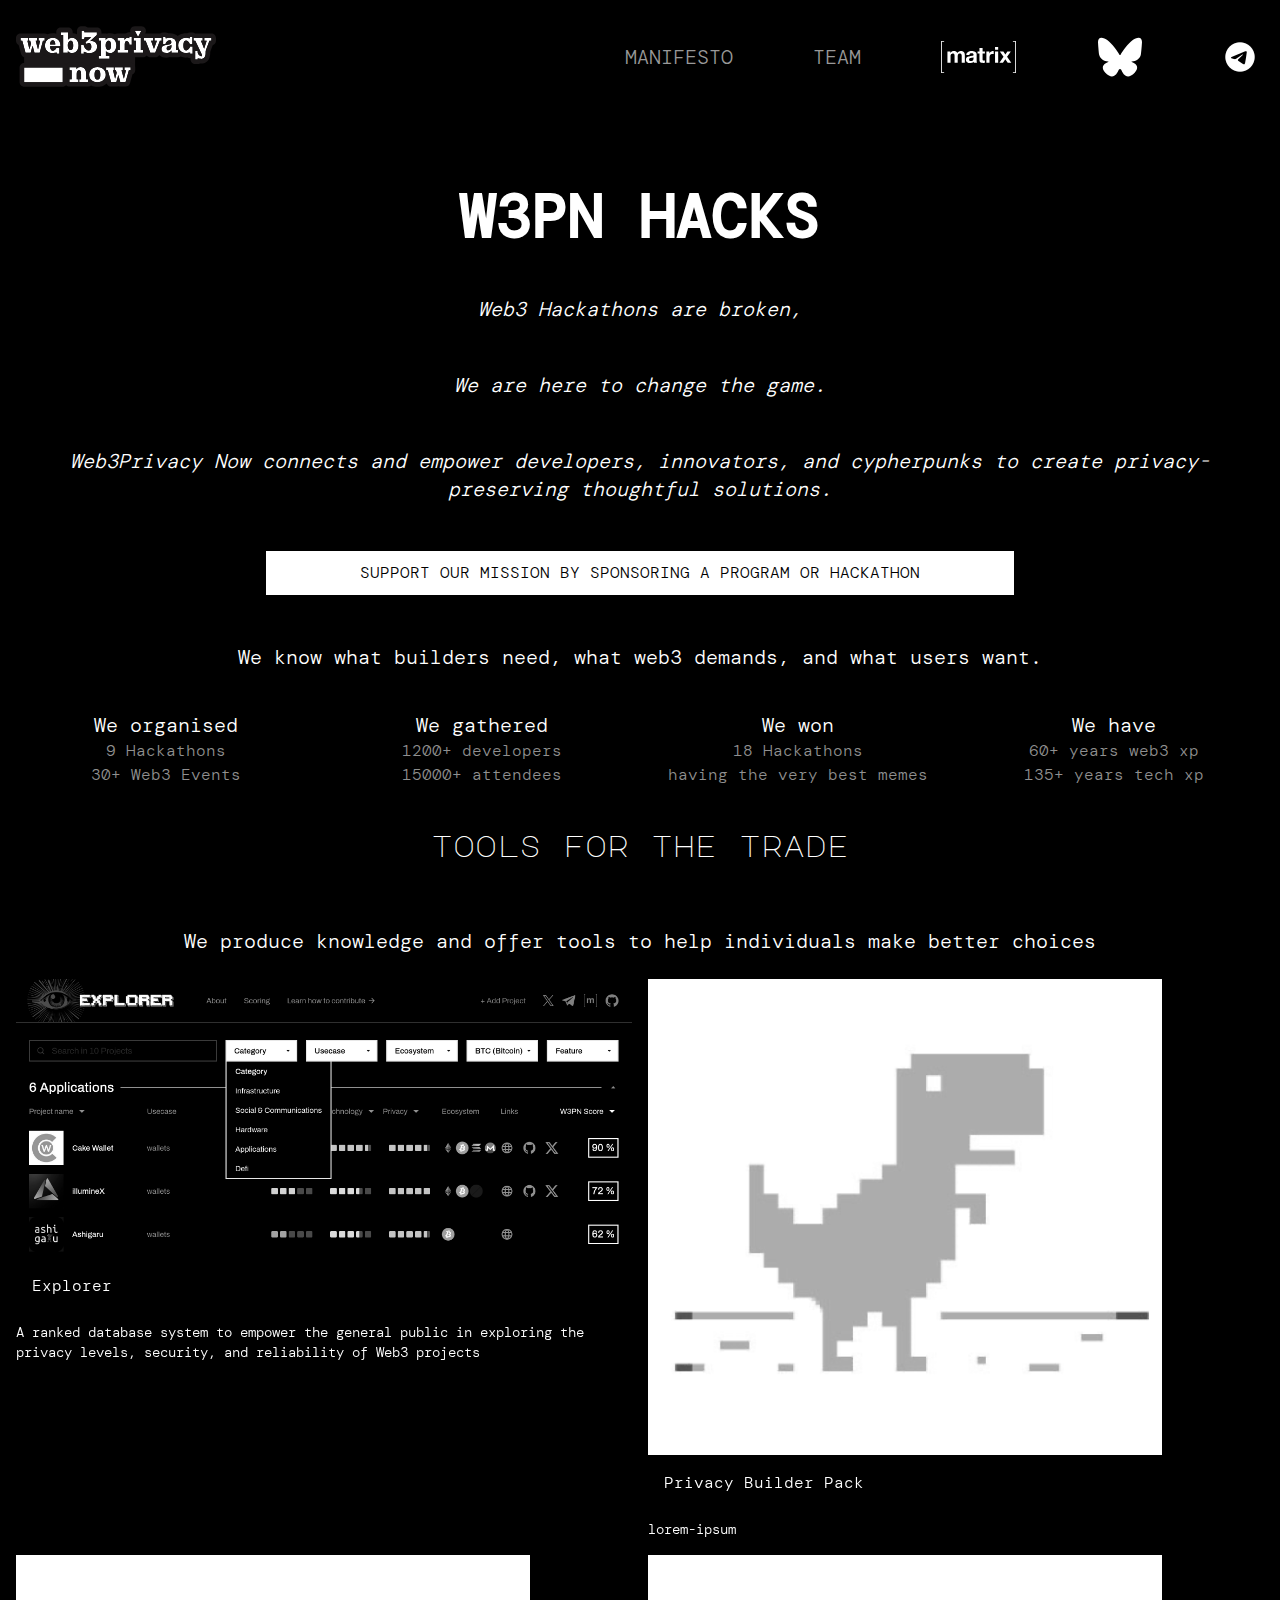
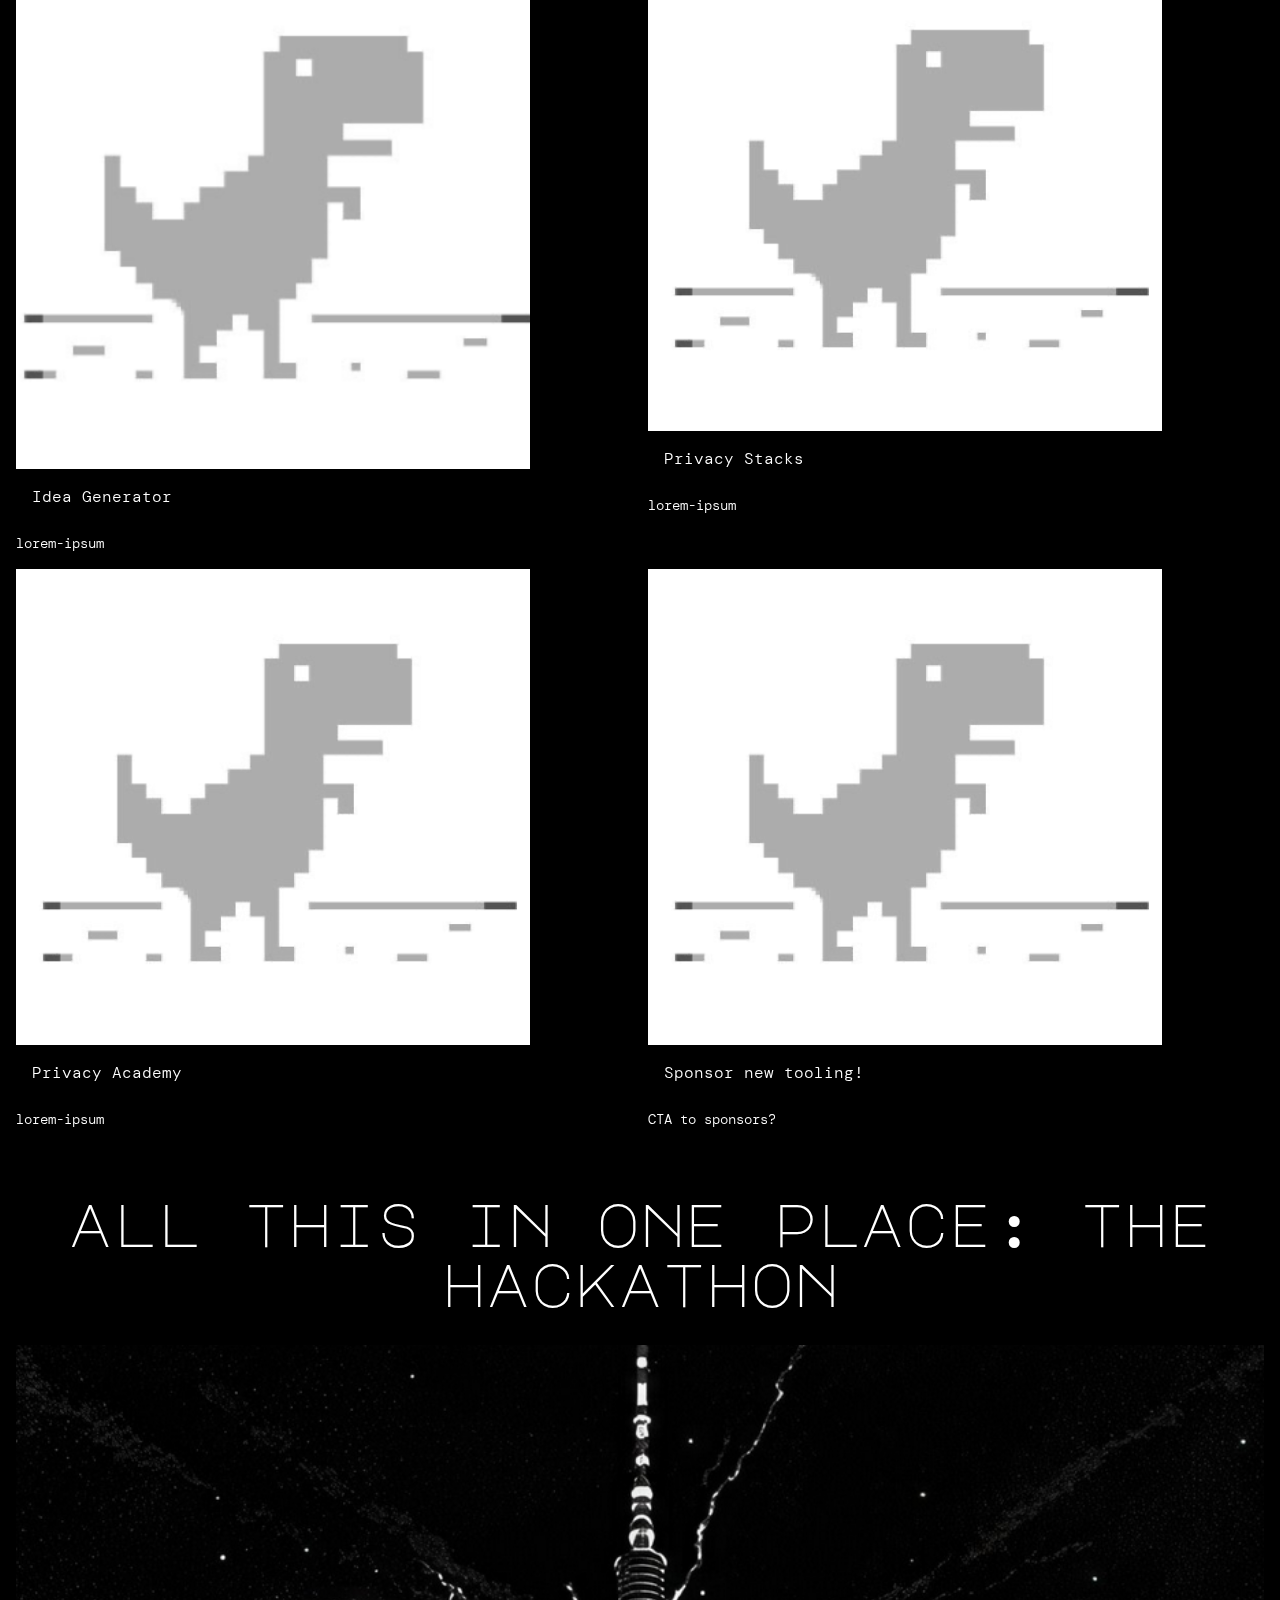
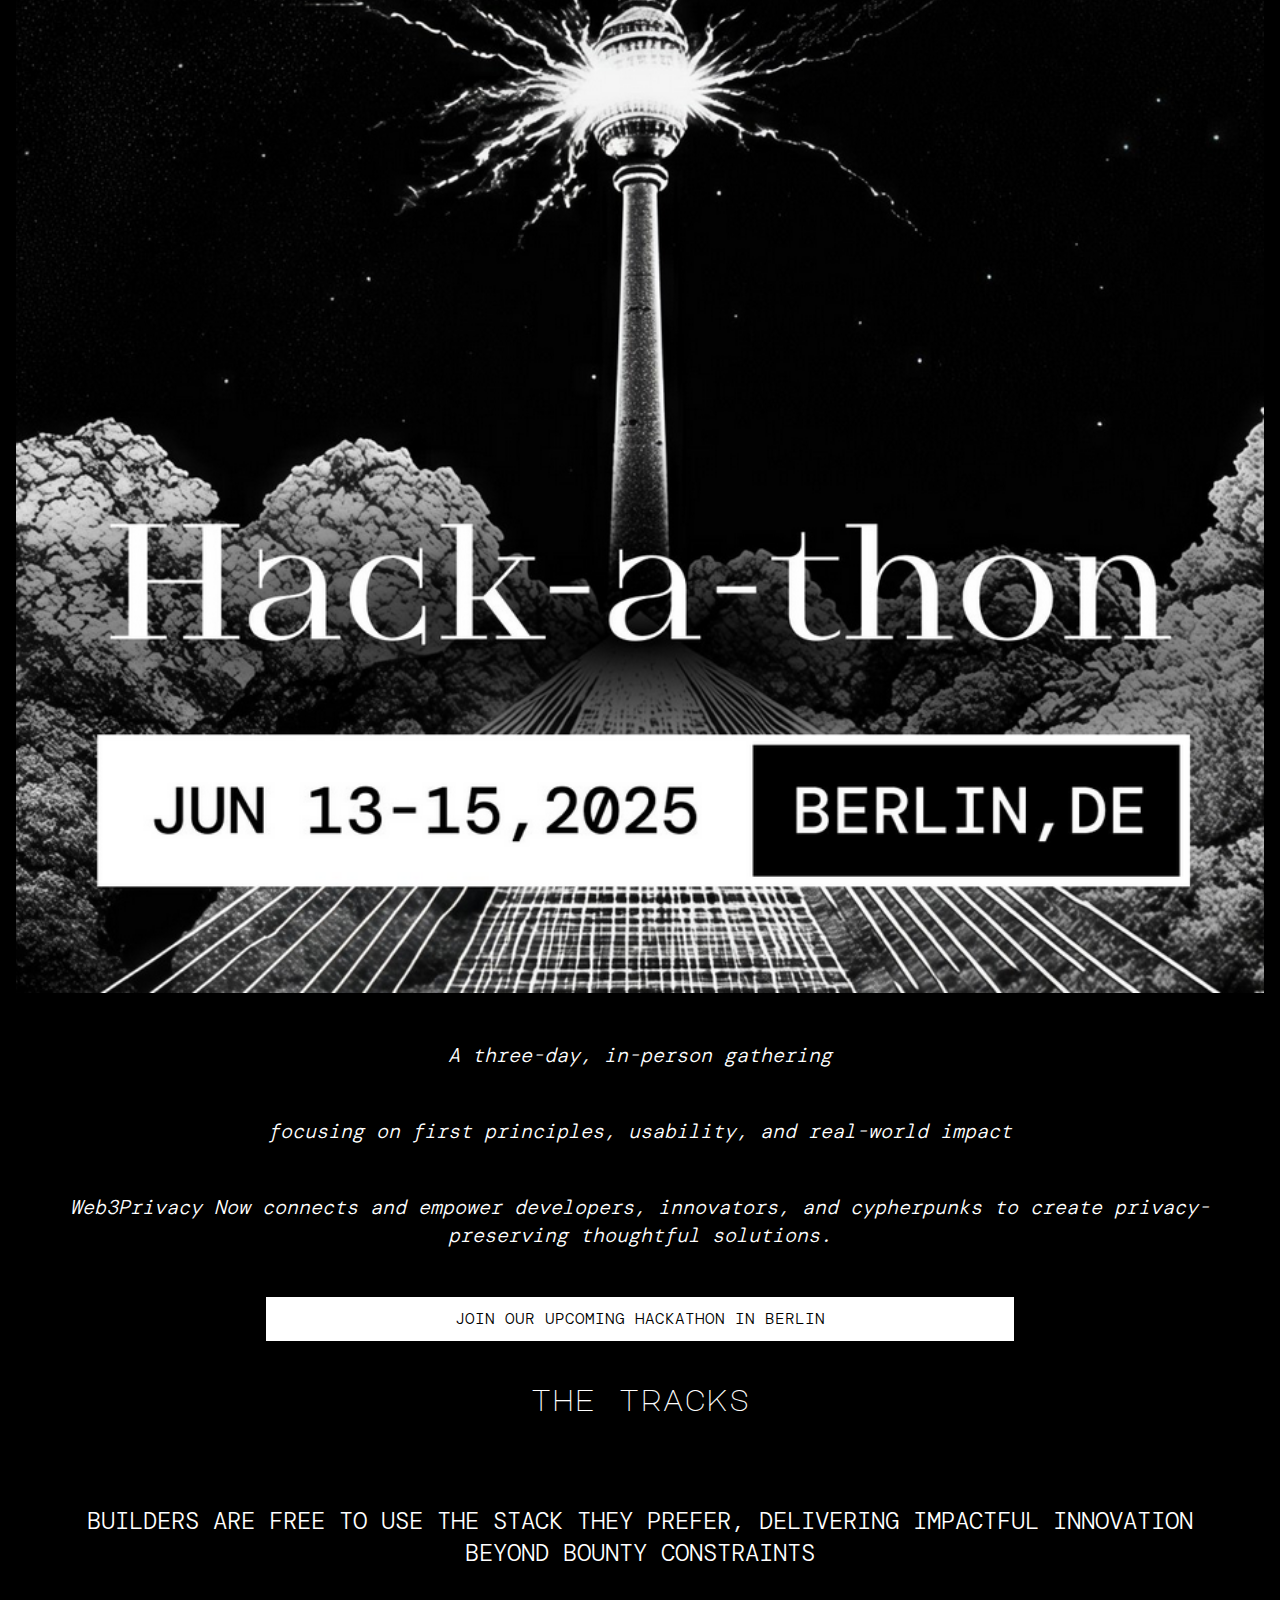
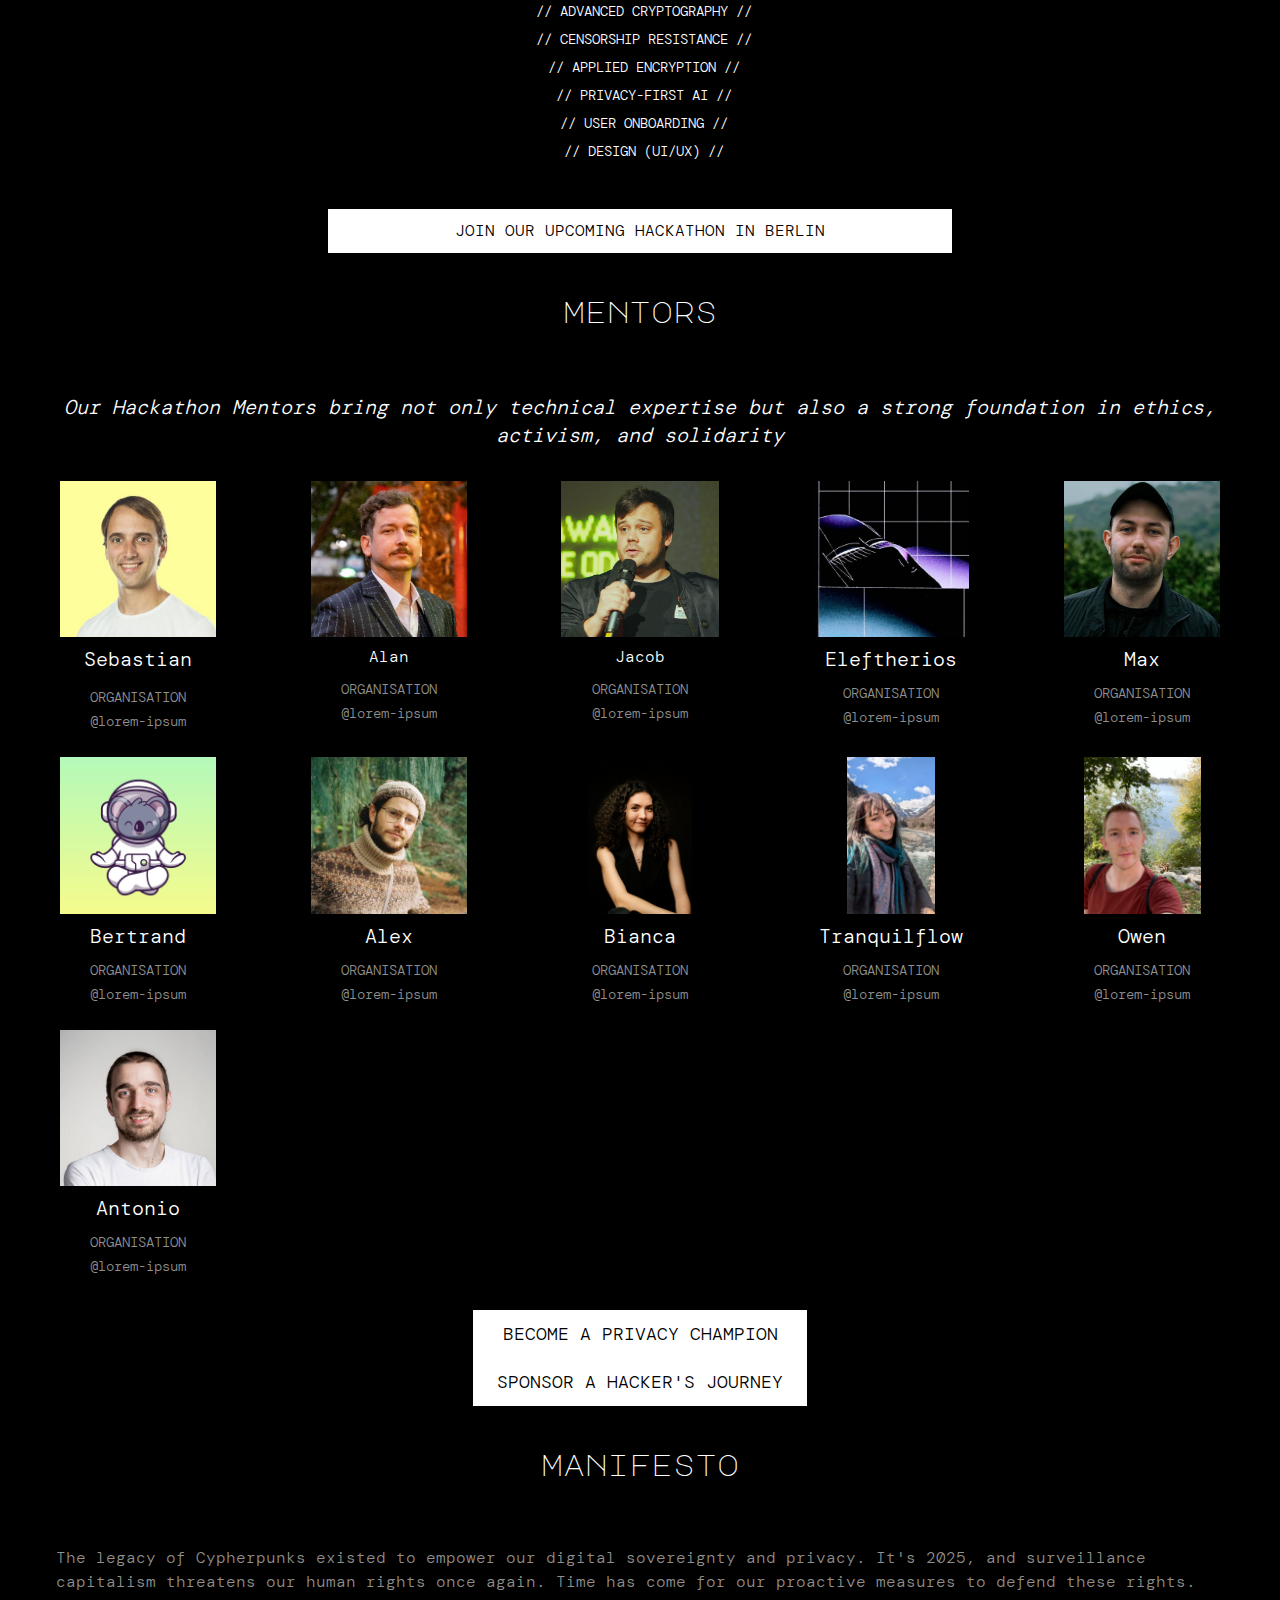
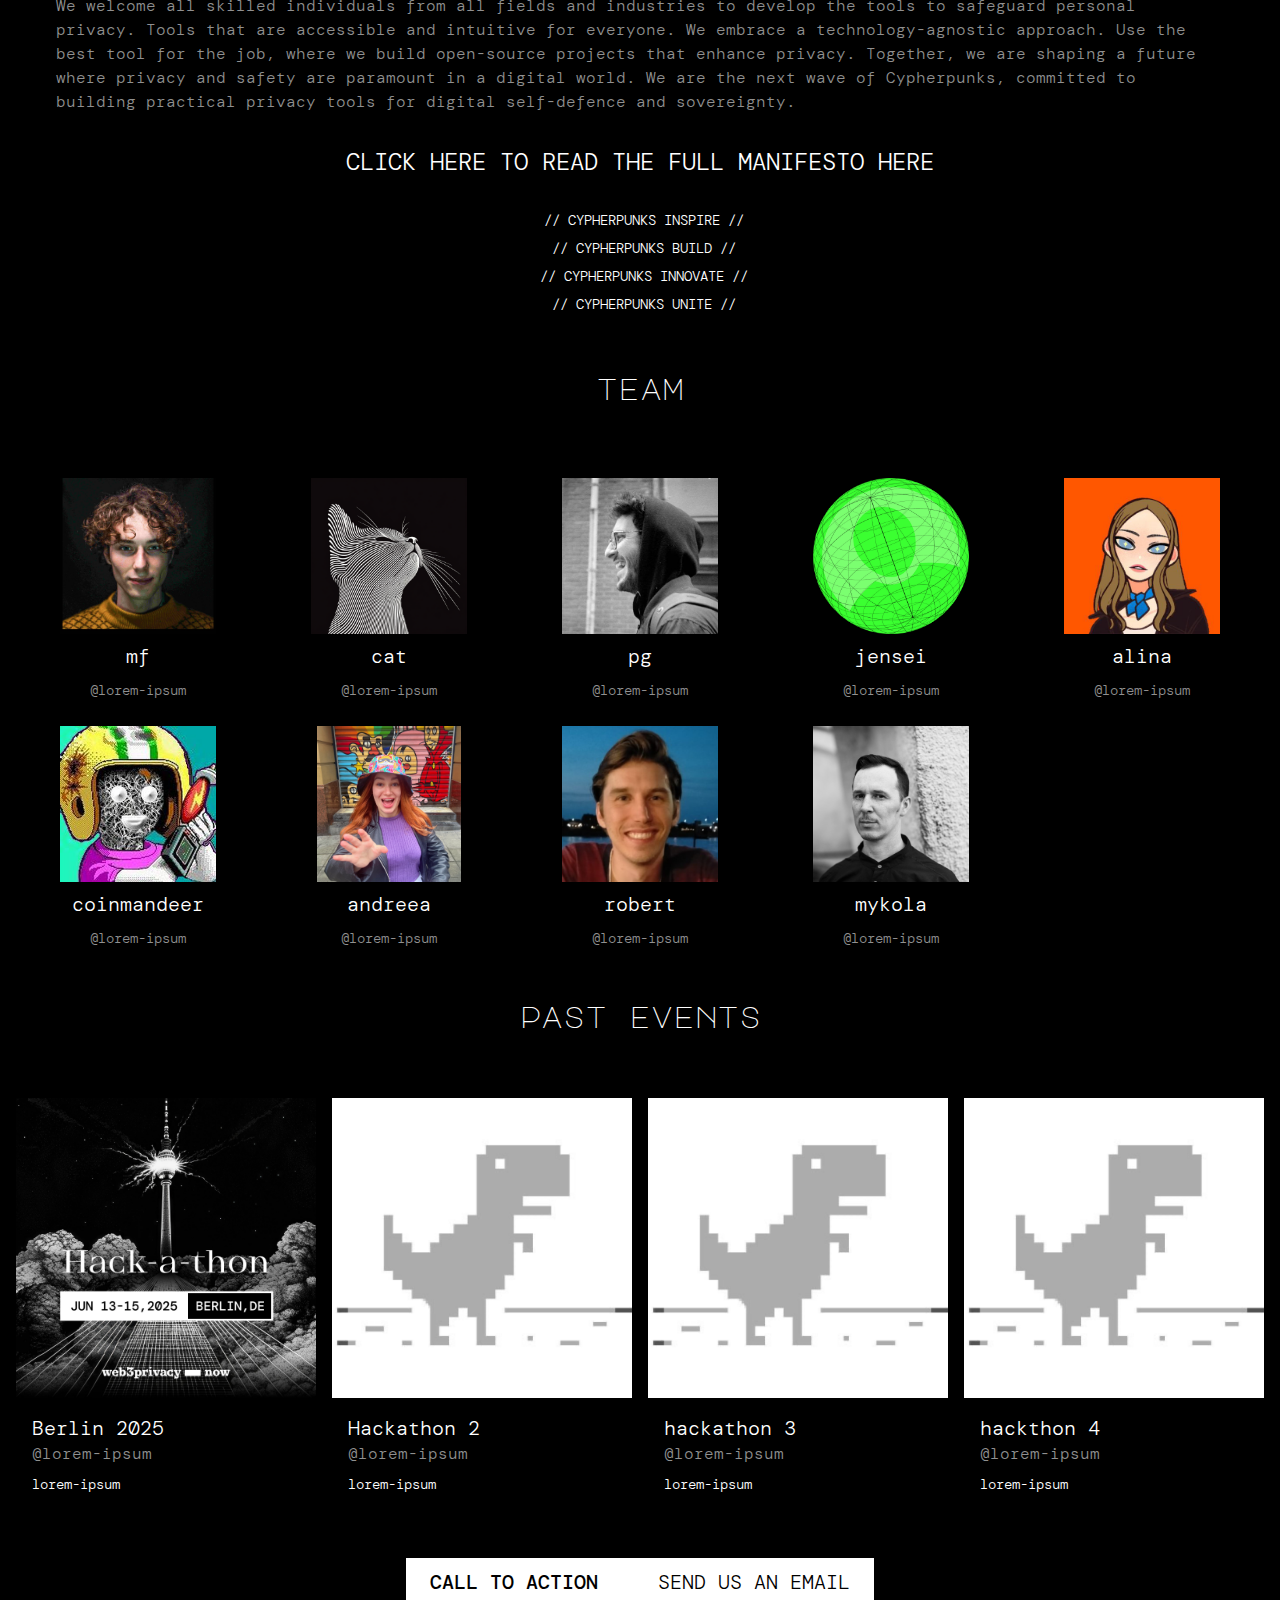
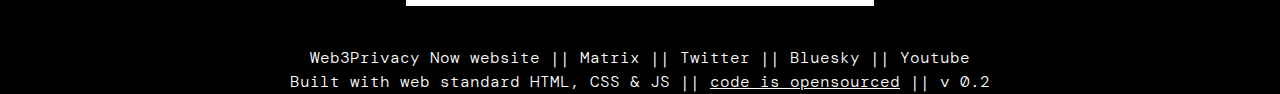
==== index.html @ 31f54000 "Improving CSS and display of items in header of website" ====
<!-- v 0.2 of code for hack_web--> 
<!-- sauce: https://github.com/web3privacy/hack_web -->
<!-- Placeholders (search and replace): lorem-ipsum / lorem-ipsum-name / lorem-ipsum-title / lorem-ipsum-subtitle --> 

<!DOCTYPE html>
<html lang="en">
  <head>
    <meta http-equiv="content-type" content="text/html; charset=UTF-8">
    <link rel="icon" href="./favicon.png">
    <meta name="viewport" content="width=device-width">
    <meta name="theme-color" content="#000000">
    <meta http-equiv="content-security-policy" content="script-src 'self'; form-action 'self';">
    <link href="./w3pevent.css" rel="stylesheet">
    <title>W3PN Hacks // the hacker journey</title>
    <meta name="description" content="Web3Privacy Now supports developers, hackers, cypherpunks and anyone wanting to learn the tools to privacy. Support our mission by sponsoring a program or hackathon.">
    <meta name="twitter:card" content="summary">
    <meta name="twitter:site" content="@web3privacy">
    <meta name="twitter:title" content="Web3Privacy Now // Hack">
    <meta name="twitter:description" content="Web3Privacy Now supports developers, hackers, cypherpunks and anyone wanting to learn the tools to privacy. Support our mission by sponsoring a program or hackathon.">
    <meta name="twitter:image" content="https://hack.web3privacy.info/img/social-media.png">
    <meta name="og:url" content="https://hack.web3privacy.info">
    <meta name="og:title" content="Web3Privacy Now // Hack">
    <meta name="og:description" content="Web3Privacy Now supports developers, hackers, cypherpunks and anyone wanting to learn the tools to privacy. Support our mission by sponsoring a program or hackathon.">
    <meta name="og:image" content="https://hack.web3privacy.info/img/social-media.png">
  </head>
  <body>
    <div style="display: contents">
      <div class="relative w-full min-h-screen text-white">
        <div  id="header" class="fixed w-full h-18 z-40" style="top: 0px;">
          <div class="bg-black pb-0.5 pt-2">
            <div class="middle-pane-big">
              <div class="flex my-1">
                <div class="flex items-center gap-4 grow">
                  <div class="w-32 m-1">
                      <img src="./img/logo.svg" alt="W3PN">
                  </div>
                </div>
                <div class="flex items-center lg:gap-8 xl:gap-14 text-base darker">
                  <div class="lg:block m-1">
                    <a class="text-xl hover:underline" href="#manifesto">MANIFESTO</a>
                  </div>
                  <div class="lg:block m-1">
                    <a class="text-xl hover:underline" href="#team">TEAM</a>
                  </div>
                  <div class="lg:block m-1 hidden">
                    <a class="hover:underline external" href="https://matrix.to/#/#web3privacy:gwei.cz">
                      <img class="inline" src="./img/matrix.svg" alt="matrix"></a>
                  </div>
                  <div class="lg:block m-1 hidden">
                    <a class="hover:underline external" href="https://bsky.app/profile/web3privacy.info">
                      <img class="inline" src="./img/bluesky.svg" alt="bluesky"></a>
                  </div>
                  <div class="lg:block m-1 hidden">
                    <a class="hover:underline external" href="https://t.me/+DMkrxGNeJzYyYzM0">
                      <img class="inline" src="./img/telegram.png" alt="telegram"></a>
                    </div>
                  </div>
                </div>
              </div>
            </div>
       </div>
        <div id="intro" class="bg-black text-center text-white px-4">
          <div class="w-full h-full items-center text-center mx-auto">
              <div class="text-4xl md:text-6xl font-bold mb-4 md:mb-8" style="margin-top: 15%">W3PN HACKS</div>
              <div class="mt-12 text-xl mx-4"><p class="italic">Web3 Hackathons are broken,</p></div>
              <div class="mt-12 text-xl mx-4"><p class="italic">We are here to change the game.</p></div>
              <div class="mt-12 text-xl mx-4"><p class="italic">Web3Privacy Now connects and empower developers, innovators, and cypherpunks to create privacy-preserving thoughtful solutions.</p></div>
              <div class="mt-12 bg-white text-black uppercase" style="margin-left: 20%;margin-right: 20%;">
                  <div class="px-6 py-2.5">
                    <span><a href="https://docs.web3privacy.info/get-involved/index">Support our mission by sponsoring a program or hackathon</a></span>
                 </div>
              </div>
            </div>
          </div>
        <div id="about" class="bg-black text-center text-white px-4">
          <div class="mt-12 mb-4 text-xl mx-4"><p>We know what builders need, what web3 demands, and what users want.</p></div>
          <br>
           <div class="grid gap-4 grid-cols-2 md:grid-cols-4 lg:grid-cols-4">
            <div class="mx-auto">
              <p class="text-xl">We organised</p>
              <div class="text-mild">
                <p>9 Hackathons</p>
                <p>30+ Web3 Events</p>
              </div>
            </div>
            <div class="mx-auto">
              <p class="text-xl">We gathered</p>
              <div class="text-mild">
                <p>1200+ developers</p>
                <p>15000+ attendees</p>
              </div>
            </div>
              <div class="mx-auto">
              <p class="text-xl">We won</p>
              <div class="text-mild">
                <p>18 Hackathons</p>
                <p>having the very best memes</p>
              </div>
            </div>
              <div class="mx-auto">
              <p class="text-xl">We have</p>
              <div class="text-mild">
                <p>60+ years web3 xp</p>
                <p>135+ years tech xp</p>
              </div>
            </div>
           </div>
        </div>
        <div id="tools" class="bg-black text-white px-4">
            <div class="section-header">Tools for the Trade</div>
              <div class="mt-12 text-xl mx-4 text-center"><p>We produce knowledge and offer tools to help individuals make better choices</p></div>
              <br>
              <div class="grid gap-4 grid-cols-2 md:grid-cols-2 lg:grid-cols-2">
                 <div class="hover:bg-white hover:text-black person-item border border-white/30"><a href="https://explorer.web3privacy.info">
                    <div><img src="./img/tool-explorer.png" alt="tool" class="object-cover"></div>
                      <div class="pb-4 px-4 mt-4 speaker-name">Explorer</div>
                      <div class="mt-2 text-sm markdown-basic"><p>A ranked database system to empower the general public in exploring the privacy levels, security, and reliability of Web3 projects</p></div>
                   </a></div>
                <div class="hover:bg-white hover:text-black person-item border border-white/30">
                  <div><img src="./img/lorem-ipsum.png" alt="tool" class="object-cover"></div>
                    <div class="pb-4 px-4 mt-4 speaker-name">Privacy Builder Pack</div>
                      <div class="mt-2 text-sm markdown-basic"><p>lorem-ipsum</p></div>
                    </div>
                <div class="hover:bg-white hover:text-black person-item border border-white/30">
                  <div><img src="./img/lorem-ipsum.png" alt="tool" class="aspect-square object-cover"></div>
                    <div class="pb-4 px-4 mt-4 speaker-name">Idea Generator</div>
                      <div class="mt-2 text-sm markdown-basic"><p>lorem-ipsum</p></div>
                    </div>
                <div class="hover:bg-white hover:text-black person-item border border-white/30">
                  <div><img src="./img/lorem-ipsum.png" alt="tool" class="object-cover"></div>
                    <div class="pb-4 px-4 mt-4 speaker-name">Privacy Stacks</div>
                      <div class="mt-2 text-sm markdown-basic"><p>lorem-ipsum</p></div>
                    </div>
                <div class="hover:bg-white hover:text-black person-item border border-white/30">
                  <div><img src="./img/lorem-ipsum.png" alt="tool" class="object-cover"></div>
                    <div class="pb-4 px-4 mt-4 speaker-name">Privacy Academy</div>
                      <div class="mt-2 text-sm markdown-basic"><p>lorem-ipsum</p></div>
                    </div>
                <div class="hover:bg-white hover:text-black person-item border border-white/30">
                  <div><img src="./img/lorem-ipsum.png" alt="tool" class="object-cover"></div>
                    <div class="pb-4 px-4 mt-4 speaker-name">Sponsor new tooling!</div>
                      <div class="mt-2 text-sm markdown-basic"><p>CTA to sponsors?</p></div>
                    </div>
                  </div>
                </div>
        <div id="hackathon" class="bg-black text-center text-white px-4">
              <div class="mt-16 text-4xl md:text-6xl font-bold mb-4 md:mb-8 font-mono2 font-thin lowercase">All this in one place: The Hackathon</div>
              <img src="./img/hackathon-cropped.png" class="aspect-square object-cover h-full" alt="hackathon-image"> 
              <div class="mt-12 text-xl mx-4"><p class="italic">A three-day, in-person gathering</p></div>
              <div class="mt-12 text-xl mx-4"><p class="italic">focusing on first principles, usability, and real-world impact</p></div>
              <div class="mt-12 text-xl mx-4"><p class="italic">Web3Privacy Now connects and empower developers, innovators, and cypherpunks to create privacy-preserving thoughtful solutions.</p></div>
              <div class="mt-12 bg-white text-black uppercase" style="margin-left: 20%;margin-right: 20%;">
                  <div class="px-6 py-2.5">
                    <span><a href="https://hackathon.web3privacy.info">Join our upcoming Hackathon in Berlin</a></span>
                 </div>
              </div>
            </div>
        <div id="tracks" class="bg-black text-center text-white px-4">
            <div class="section-header">The Tracks</div>
              <br>
                <div class="text-center px-10 text-white hover:bg-white hover:text-black">
                    <div class="text-2xl uppercase ticket-title"><p>Builders are free to use the stack they prefer, delivering impactful innovation beyond bounty constraints</p>
                    <ul class="mt-8 mb-8 px-6">
                      <li class="mb-2 pl-2 text-sm">// ADVANCED CRYPTOGRAPHY //</li>
                      <li class="mb-2 pl-2 text-sm">// CENSORSHIP RESISTANCE //</li>
                      <li class="mb-2 pl-2 text-sm">// APPLIED ENCRYPTION //</li>
                      <li class="mb-2 pl-2 text-sm">// PRIVACY-FIRST AI //</li>
                      <li class="mb-2 pl-2 text-sm">// USER ONBOARDING //</li>
                      <li class="mb-2 pl-2 text-sm">// DESIGN (UI/UX) //</li>
                      <li class="mb-2 pl-2 text-sm"> </li>
                    </ul>
                  </div>
                </div>  
              <div class="mt-12 bg-white text-black text-center uppercase" style="margin-left: 25%;margin-right: 25%;">
                  <div class="px-6 py-2.5">
                    <span><a href="https://hackathon.web3privacy.info">Join our upcoming Hackathon in Berlin</a></span>
                   </div>
                </div>
              </div>
          <div id="mentors" class="bg-black text-white px-4">
             <div class="section-header">Mentors</div>
             <div class="mt-12 text-xl mx-4 text-center"><p class="italic">Our Hackathon Mentors bring not only technical expertise but also a strong foundation in ethics, activism, and solidarity</p></div>
              <br>
              <div class="grid grid-cols-5 md:grid-cols-5 lg:grid-cols-5 xl:grid-cols-5 gap-2 mb-6">
                <div class="partner-item text-center items-center p-2">
                  <div><img src="./img/sebastian.jpg" class="partner-img aspect-[16/11] w-full h-full object-contain p-0" alt="mentor"></div>
                  <div class="p-2 partner-text"><a href="https://lorem-ipsum" class="text-xl"><p>Sebastian</p></div>
                  <div><a href="https://lorem-ipsum" class="text-sm text-mild">ORGANISATION</a></div>
                  <div><a href="https://twitter.com/@lorem-ipsum" class="text-sm text-mild">@lorem-ipsum</a></div>
                  </div>
                <div class="partner-item text-center items-center p-2">
                  <div><img src="./img/alan.jpg" class="partner-img aspect-[16/11] w-full h-full object-contain p-0" alt="mentor"></div>
                  <div class="p-2 partner-text class="text-xl"><p>Alan</p></div>
                  <div><a href="https://lorem-ipsum" class="text-sm text-mild">ORGANISATION</a></div>
                  <div><a href="https://twitter.com/@lorem-ipsum" class="text-sm text-mild">@lorem-ipsum</a></div>
                  </div>
                <div class="partner-item text-center items-center p-2">
                  <div><img src="./img/jacob.jpg" class="partner-img aspect-[16/11] w-full h-full object-contain p-0" alt="mentor"></div>
                  <div class="p-2 partner-text"><p>Jacob</p></div>
                  <div><a href="https://lorem-ipsum" class="text-sm text-mild">ORGANISATION</a></div>
                  <div><a href="https://twitter.com/@lorem-ipsum" class="text-sm text-mild">@lorem-ipsum</a></div>
                  </div>
                <div class="partner-item text-center items-center p-2">
                  <div><img src="./img/lftherios.png" class="partner-img aspect-[16/11] w-full h-full object-contain p-0" alt="mentor"></div>
                  <div class="p-2 partner-text text-xl"><p>Eleftherios</p></div>
                  <div><a href="https://lorem-ipsum" class="text-sm text-mild">ORGANISATION</a></div>
                  <div><a href="https://twitter.com/@lorem-ipsum" class="text-sm text-mild">@lorem-ipsum</a></div>
                  </div>
                <div class="partner-item text-center items-center p-2">
                  <div><img src="./img/max.jpg" class="partner-img aspect-[16/11] w-full h-full object-contain p-0" alt="mentor"></div>
                  <div class="p-2 partner-text text-xl"><p>Max</p></div>
                  <div><a href="https://lorem-ipsum" class="text-sm text-mild">ORGANISATION</a></div>
                  <div><a href="https://twitter.com/@lorem-ipsum" class="text-sm text-mild">@lorem-ipsum</a></div>
                  </div>
                <div class="partner-item text-center items-center p-2">
                  <div><img src="./img/bertrand.jpeg" class="partner-img aspect-[16/11] w-full h-full object-contain p-0" alt="mentor"></div>
                  <div class="p-2 partner-text text-xl"><p>Bertrand</p></div>
                  <div><a href="https://lorem-ipsum" class="text-sm text-mild">ORGANISATION</a></div>
                  <div><a href="https://twitter.com/@lorem-ipsum" class="text-sm text-mild">@lorem-ipsum</a></div>
                  </div>
                <div class="partner-item text-center items-center p-2">
                  <div><img src="./img/alex.jpg" class="partner-img aspect-[16/11] w-full h-full object-contain p-0" alt="mentor">                  </div>
                  <div class="p-2 partner-text text-xl"><p>Alex</p></div>
                  <div><a href="https://lorem-ipsum" class="text-sm text-mild">ORGANISATION</a></div>
                  <div><a href="https://twitter.com/@lorem-ipsum" class="text-sm text-mild">@lorem-ipsum</a></div>
                  </div>
                <div class="partner-item text-center items-center p-2">
                  <div><img src="./img/bianca.jpg" class="partner-img aspect-[16/11] w-full h-full object-contain p-0" alt="mentor"></div>
                  <div class="p-2 partner-text text-xl"><p>Bianca</p></div>
                  <div><a href="https://lorem-ipsum" class="text-sm text-mild">ORGANISATION</a></div>
                  <div><a href="https://twitter.com/@lorem-ipsum" class="text-sm text-mild">@lorem-ipsum</a></div>
                  </div>
                <div class="partner-item text-center items-center p-2">
                  <div><img src="./img/tranquilflow.jpg" class="partner-img aspect-[16/11] w-full h-full object-contain p-0" alt="mentor"></div>
                  <div class="p-2 partner-text text-xl"><p>Tranquilflow</p></div>
                  <div><a href="https://lorem-ipsum" class="text-sm text-mild">ORGANISATION</a></div>
                  <div><a href="https://twitter.com/@lorem-ipsum" class="text-sm text-mild">@lorem-ipsum</a></div>
                  </div>
                <div class="partner-item text-center items-center p-2">
                  <div><img src="./img/owen.jpg" class="partner-img aspect-[16/11] w-full h-full object-contain p-0" alt="mentor"></div>
                  <div class="p-2 partner-text text-xl"><p>Owen</p></div>
                  <div><a href="https://lorem-ipsum" class="text-sm text-mild">ORGANISATION</a></div>
                  <div><a href="https://twitter.com/@lorem-ipsum" class="text-sm text-mild">@lorem-ipsum</a></div>
                  </div>
                <div class="partner-item text-center items-center p-2">
                  <div><img src="./img/antonio.jpg" class="partner-img aspect-[16/11] w-full h-full object-contain p-0" alt="mentor"></div>
                  <div class="p-2 partner-text text-xl"><p>Antonio</p></div>
                  <div><a href="https://lorem-ipsum" class="text-sm text-mild">ORGANISATION</a></div>
                  <div><a href="https://twitter.com/@lorem-ipsum" class="text-sm text-mild">@lorem-ipsum</a></div>
                  </div>
                </div>
              </div>
            <div id="cta-sponsor" class="text-center text-lg uppercase">
               <div class="inline-block bg-white text-black font-medium md:w-auto w-3/4">
                 <div class="px-6 py-2.5 hover:bg-black hover:text-white">
                   <span><a href="mailto:web3privacynow@protonmail.com">BECOME A PRIVACY CHAMPION</a></span>
                   </div>
                       <div class="px-6 py-2.5 hover:bg-black hover:text-white">
                         <span><a href="mailto:web3privacynow@protonmail.com">SPONSOR A HACKER'S JOURNEY</a></span>
                     </div>
                  </div>
                </div>
            <div id="manifesto" class="bg-black text-white px-4">
              <div class="section-header">Manifesto</div>
              <div class="mx-auto px-10 mt-10 mb-8 text-mild">The legacy of Cypherpunks existed to empower our digital sovereignty and privacy. It's 2025, and surveillance capitalism threatens our human rights once again. Time has come for our proactive measures to defend these rights. We welcome all skilled individuals from all fields and industries to develop the tools to safeguard personal privacy. Tools that are accessible and intuitive for everyone. We embrace a technology-agnostic approach. Use the best tool for the job, where we build open-source projects that enhance privacy. Together, we are shaping a future where privacy and safety are paramount in a digital world. We are the next wave of Cypherpunks, committed to building practical privacy tools for digital self-defence and sovereignty.</div>
                <div class="text-center px-10 text-white hover:bg-white hover:text-black"><a href="./manifesto.html">
                    <div class="text-2xl uppercase ticket-title"><p>click here to read the full manifesto here</p>
                    <ul class="mt-8 mb-8 px-6">
                      <li class="mb-2 pl-2 text-sm">// CYPHERPUNKS INSPIRE //</li>
                      <li class="mb-2 pl-2 text-sm">// CYPHERPUNKS BUILD //</li>
                      <li class="mb-2 pl-2 text-sm">// CYPHERPUNKS INNOVATE //</li>
                      <li class="mb-8 pl-2 text-sm">// CYPHERPUNKS UNITE //</li>
                      <li class="mb-8 pl-2 text-sm"> </li>
                    </ul>
                  </a></div>
                </div>
            </div>
        <div id="team" class="mt-10 bg-black text-white px-4">
             <div class="section-header">TEAM</div>
              <div class="grid grid-cols-5 md:grid-cols-5 lg:grid-cols-5 xl:grid-cols-5 gap-2 mb-6">
                <div class="partner-item text-center items-center p-2">
                  <div><img src="./img/mf.jpeg" alt="team" class="partner-img aspect-[16/11] w-full h-full object-contain p-0"></div>
                  <div class="p-2 partner-text text-xl"><p>mf</p></div>
                  <div><a href="https://twitter.com/@lorem-ipsum" class="text-sm text-mild">@lorem-ipsum</a></div>
                </div>
                <div class="partner-item text-center items-center p-2">
                  <div><img src="./img/cat.png" alt="team" class="partner-img aspect-[16/11] w-full h-full object-contain p-0"></div>
                  <div class="p-2 partner-text text-xl"><p>cat</p></div>
                  <div><a href="https://twitter.com/@lorem-ipsum" class="text-sm text-mild">@lorem-ipsum</a></div>
                </div>
                <div class="partner-item text-center items-center p-2">
                  <div><img src="./img/pg.jpg" alt="team" class="partner-img aspect-[16/11] w-full h-full object-contain p-0"></div>
                  <div class="p-2 partner-text text-xl"><p>pg</p></div>
                  <div><a href="https://twitter.com/@lorem-ipsum" class="text-sm text-mild">@lorem-ipsum</a></div>
                </div>
                <div class="partner-item text-center items-center p-2">
                  <div><img src="./img/jensei.png" alt="team" class="partner-img aspect-[16/11] w-full h-full object-contain p-0"></div>
                  <div class="p-2 partner-text text-xl"><p>jensei</p></div>
                  <div><a href="https://twitter.com/@lorem-ipsum" class="text-sm text-mild">@lorem-ipsum</a></div>
                </div>
                <div class="partner-item text-center items-center p-2">
                  <div><img src="./img/alina.jpg" alt="team" class="partner-img aspect-[16/11] w-full h-full object-contain p-0"></div>
                  <div class="p-2 partner-text text-xl"><p>alina</p></div>
                  <div><a href="https://twitter.com/@lorem-ipsum" class="text-sm text-mild">@lorem-ipsum</a></div>
                </div>
                <div class="partner-item text-center items-center p-2">
                  <div><img src="./img/coinmandeer.png" alt="team" class="partner-img aspect-[16/11] w-full h-full object-contain p-0"></div>
                  <div class="p-2 partner-text text-xl"><p>coinmandeer</p></div>
                  <div><a href="https://twitter.com/@lorem-ipsum" class="text-sm text-mild">@lorem-ipsum</a></div>
                </div>
                <div class="partner-item text-center items-center p-2">
                  <div><img src="./img/andreea.jpeg" alt="team" class="partner-img aspect-[16/11] w-full h-full object-contain p-0"></div>
                  <div class="p-2 partner-text text-xl"><p>andreea</p></div>
                  <div><a href="https://twitter.com/@lorem-ipsum" class="text-sm text-mild">@lorem-ipsum</a></div>
                </div>
                <div class="partner-item text-center items-center p-2">
                  <div><img src="./img/robert.png" alt="team" class="partner-img aspect-[16/11] w-full h-full object-contain p-0"></div>
                  <div class="p-2 partner-text text-xl"><p>robert</p></div>
                  <div><a href="https://twitter.com/@lorem-ipsum" class="text-sm text-mild">@lorem-ipsum</a></div>
                </div>
                <div class="partner-item text-center items-center p-2">
                  <div><img src="./img/mykola.png" alt="team" class="partner-img aspect-[16/11] w-full h-full object-contain p-0"></div>
                  <div class="p-2 partner-text text-xl"><p>mykola</p></div>
                  <div><a href="https://twitter.com/@lorem-ipsum" class="text-sm text-mild">@lorem-ipsum</a></div>
                </div>
              </div>
            </div>
         <div id="past" class="bg-black text-white px-4">
            <div class="section-header">PAST EVENTS</div>
                <div class="mx-auto">
                   <div class="grid gap-4 grid-cols-2 md:grid-cols-4 lg:grid-cols-4">
                      <div class="hover:bg-white hover:text-black border border-white/30">
                        <div><img src="./img/berlin.jpg" class="aspect-square object-cover w-full" alt="past-event"></div>
                        <div class="pb-4 px-4">
                          <div class="mt-4 text-xl">Berlin 2025</div>
                          <div class="text-mild"><a href="https://twitter.com/lorem-ipsum" class="hover:underline" target="_blank">@lorem-ipsum</a></div>
                          <div class="mt-2 text-sm markdown-basic">
                            <p>lorem-ipsum</p>
                          </div>
                        </div>
                      </div>
                     <div class="hover:bg-white hover:text-black border border-white/30">
                        <div><img src="./img/lorem-ipsum.png" class="aspect-square object-cover w-full" alt="past-event"></div>
                        <div class="pb-4 px-4">
                          <div class="mt-4 text-xl">Hackathon 2</div>
                          <div class="text-mild"><a href="https://twitter.com/lorem-ipsum" class="hover:underline" target="_blank">@lorem-ipsum</a></div>
                          <div class="mt-2 text-sm markdown-basic">
                            <p>lorem-ipsum</p>
                          </div>
                        </div>
                      </div>
                     <div class="hover:bg-white hover:text-black border border-white/30">
                        <div><img src="./img/lorem-ipsum.png" class="aspect-square object-cover w-full" alt="past-event"></div>
                        <div class="pb-4 px-4">
                          <div class="mt-4 text-xl">hackathon 3</div>
                          <div class="text-mild"><a href="https://twitter.com/lorem-ipsum" class="hover:underline" target="_blank">@lorem-ipsum</a></div>
                          <div class="mt-2 text-sm markdown-basic">
                            <p>lorem-ipsum</p>
                          </div>
                        </div>
                      </div>
                     <div class="hover:bg-white hover:text-black border border-white/30">
                        <div><img src="./img/lorem-ipsum.png" class="aspect-square object-cover w-full" alt="past-event"></div>
                        <div class="pb-4 px-4">
                          <div class="mt-4 text-xl">hackthon 4</div>
                          <div class="text-mild"><a href="https://twitter.com/lorem-ipsum" class="hover:underline" target="_blank">@lorem-ipsum</a></div>
                          <div class="mt-2 text-sm markdown-basic">
                            <p>lorem-ipsum</p>
                          </div>
                        </div>
                      </div>  
                    </div>
                  </div>
              </div>
        <div id="cta-footer" class="items-center text-center text-lg md:text-xl uppercase mt-12">
             <div class="inline-block bg-white text-black font-medium md:w-auto w-3/4">
                 <div class="px-6 py-2.5 inline-block font-medium">CALL TO ACTION</div>
                 <div class="px-6 py-2.5 inline-block font-medium hover:bg-white hover:text-black"><a href="mailto:web3privacynow@protonmail.com">SEND US AN EMAIL</a></div>
           </div>
        </div>
    </div> <!--keep this /div as it wraps whole page-->
  </div> <!--keep this /div as it wraps whole page-->
 <footer>
        <div class="text-center text-white middle-pane-big pt-10 mx-auto font-mono2">
            <p><a href="https://web3privacy.info" class="external text-md no-underline hover:underline" target="_blank">Web3Privacy Now website |</a><a href="https://matrix.to/#/#web3privacy:gwei.cz" class="external text-md no-underline hover:underline" target="_blank">| Matrix |</a><a href="https://twitter.com/web3privacy" class="text-md no-underline hover:underline external" target="_blank">| Twitter |</a><a href="https://staging.bsky.app/profile/web3privacy.info" class="external text-md no-underline hover:underline" target="_blank">| Bluesky |</a><a href="https://www.youtube.com/@Web3PrivacyNow" class="external text-md no-underline hover:underline" target="_blank">| Youtube</a></p>
            <p>Built with web standard HTML, CSS & JS || <a href="https://github.com/web3privacy/hack_web">code is opensourced</a> || v 0.2</p>
          </div>
   </footer>
  </body>
</html>
---- w3pevent.css ----
/* v0.1 of CSS stylesheet for the Web3Privacy Hacks websites - source: https://github.com/web3privacy/hack_web */
/* major-mono-display-regular - latin */
@font-face {
	font-family: 'Major Mono Display';
	font-style: normal;
	font-weight: 400;
	src: url('/fonts/major-mono-display-v13-latin-regular.eot'); /* IE9 Compat Modes */
	src: url('/fonts/major-mono-display-v13-latin-regular.eot?#iefix') format('embedded-opentype'), 
		 url('/fonts/major-mono-display-v13-latin-regular.woff2') format('woff2'), 
		 url('/fonts/major-mono-display-v13-latin-regular.woff') format('woff'), 
		 url('/fonts/major-mono-display-v13-latin-regular.ttf') format('truetype'), 
		 url('/fonts/major-mono-display-v13-latin-regular.svg#MajorMonoDisplay') format('svg'); /* Legacy iOS */
}

/* dm-mono-300 - latin */
@font-face {
	font-family: 'DM Mono';
	font-style: normal;
	font-weight: 300;
	src: url('/fonts/dm-mono-v11-latin-300.eot'); /* IE9 Compat Modes */
	src: url('/fonts/dm-mono-v11-latin-300.eot?#iefix') format('embedded-opentype'), 
		 url('/fonts/dm-mono-v11-latin-300.woff2') format('woff2'), 
		 url('/fonts/dm-mono-v11-latin-300.woff') format('woff'), 
		 url('/fonts/dm-mono-v11-latin-300.ttf') format('truetype'), 
		 url('/fonts/dm-mono-v11-latin-300.svg#DMMono') format('svg'); /* Legacy iOS */
  }
  /* dm-mono-regular - latin */
  @font-face {
	font-family: 'DM Mono';
	font-style: normal;
	font-weight: 400;
	src: url('/fonts/dm-mono-v11-latin-regular.eot'); /* IE9 Compat Modes */
	src: url('/fonts/dm-mono-v11-latin-regular.eot?#iefix') format('embedded-opentype'), 
		 url('/fonts/dm-mono-v11-latin-regular.woff2') format('woff2'), 
		 url('/fonts/dm-mono-v11-latin-regular.woff') format('woff'), 
		 url('/fonts/dm-mono-v11-latin-regular.ttf') format('truetype'), 
		 url('/fonts/dm-mono-v11-latin-regular.svg#DMMono') format('svg'); /* Legacy iOS */
  }
  /* dm-mono-500 - latin */
  @font-face {
	font-family: 'DM Mono';
	font-style: normal;
	font-weight: 500;
	src: url('/fonts/dm-mono-v11-latin-500.eot'); /* IE9 Compat Modes */
	src: url('/fonts/dm-mono-v11-latin-500.eot?#iefix') format('embedded-opentype'), 
		 url('/fonts/dm-mono-v11-latin-500.woff2') format('woff2'), 
		 url('/fonts/dm-mono-v11-latin-500.woff') format('woff'), 
		 url('/fonts/dm-mono-v11-latin-500.ttf') format('truetype'), 
		 url('/fonts/dm-mono-v11-latin-500.svg#DMMono') format('svg'); /* Legacy iOS */
  }

/* ! tailwindcss v3.2.6 | MIT License | https://tailwindcss.com */

/*
1. Prevent padding and border from affecting element width. (https://github.com/mozdevs/cssremedy/issues/4)
2. Allow adding a border to an element by just adding a border-width. (https://github.com/tailwindcss/tailwindcss/pull/116)
*/

::before,
::after {
  box-sizing: border-box; /* 1 */
  border-width: 0; /* 2 */
  border-style: solid; /* 2 */
  border-color: #e5e7eb; /* 2 */
}

::before,
::after {
}

/*
1. Use a consistent sensible line-height in all browsers.
2. Prevent adjustments of font size after orientation changes in iOS.
3. Use a more readable tab size.
4. Use the user's configured `sans` font-family by default.
5. Use the user's configured `sans` font-feature-settings by default.
*/

html {
  line-height: 1.5; /* 1 */
  -moz-tab-size: 4; /* 3 */
  -o-tab-size: 4;
     tab-size: 4; /* 3 */
  font-family: ui-sans-serif, system-ui, -apple-system, BlinkMacSystemFont, "Segoe UI", Roboto, "Helvetica Neue", Arial, "Noto Sans", sans-serif, "Apple Color Emoji", "Segoe UI Emoji", "Segoe UI Symbol", "Noto Color Emoji"; /* 4 */
  font-feature-settings: normal; /* 5 */
}

/*
1. Remove the margin in all browsers.
2. Inherit line-height from `html` so users can set them as a class directly on the `html` element.
*/

body {
  margin: 0; /* 1 */
  line-height: inherit; /* 2 */
}

/*
1. Add the correct height in Firefox.
2. Correct the inheritance of border color in Firefox. (https://bugzilla.mozilla.org/show_bug.cgi?id=190655)
3. Ensure horizontal rules are visible by default.
*/

hr {
  height: 0; /* 1 */
  color: inherit; /* 2 */
  border-top-width: 1px; /* 3 */
}

/*
Reset links to optimize for opt-in styling instead of opt-out.
*/

a {
  color: inherit;
  text-decoration: inherit;
}

/*
Add the correct font weight in Edge and Safari.
*/

b,
strong {
  font-weight: bolder;
}

/*
1. Use the user's configured `mono` font family by default.
2. Correct the odd `em` font sizing in all browsers.
*/

code,
kbd,
samp,
pre {
  font-family: DM Mono, ui-monospace, SFMono-Regular, Menlo, Monaco, Consolas, "Liberation Mono", "Courier New", monospace; /* 1 */
  font-size: 1em; /* 2 */
}

/*
Add the correct font size in all browsers.
*/

small {
  font-size: 80%;
}

/*
Prevent `sub` and `sup` elements from affecting the line height in all browsers.
*/

sub,
sup {
  font-size: 75%;
  line-height: 0;
  position: relative;
  vertical-align: baseline;
}

sub {
  bottom: -0.25em;
}

sup {
  top: -0.5em;
}

/*
1. Remove text indentation from table contents in Chrome and Safari. (https://bugs.chromium.org/p/chromium/issues/detail?id=999088, https://bugs.webkit.org/show_bug.cgi?id=201297)
2. Correct table border color inheritance in all Chrome and Safari. (https://bugs.chromium.org/p/chromium/issues/detail?id=935729, https://bugs.webkit.org/show_bug.cgi?id=195016)
3. Remove gaps between table borders by default.
*/

table {
  text-indent: 0; /* 1 */
  border-color: inherit; /* 2 */
  border-collapse: collapse; /* 3 */
}

/*
1. Change the font styles in all browsers.
2. Remove the margin in Firefox and Safari.
3. Remove default padding in all browsers.
*/

button,
input,
optgroup,
select,
textarea {
  font-family: inherit; /* 1 */
  font-size: 100%; /* 1 */
  font-weight: inherit; /* 1 */
  line-height: inherit; /* 1 */
  color: inherit; /* 1 */
  margin: 0; /* 2 */
  padding: 0; /* 3 */
}

/*
Remove the inheritance of text transform in Edge and Firefox.
*/

button,
select {
  text-transform: none;
}

/*
1. Correct the inability to style clickable types in iOS and Safari.
2. Remove default button styles.
*/

/*
Use the modern Firefox focus style for all focusable elements.
*/

:-moz-focusring {
  outline: auto;
}

/*
Remove the additional `:invalid` styles in Firefox. (https://github.com/mozilla/gecko-dev/blob/2f9eacd9d3d995c937b4251a5557d95d494c9be1/layout/style/res/forms.css#L728-L737)
*/

:-moz-ui-invalid {
  box-shadow: none;
}

/*
Add the correct vertical alignment in Chrome and Firefox.
*/

progress {
  vertical-align: baseline;
}

/*
Correct the cursor style of increment and decrement buttons in Safari.
*/

::-webkit-inner-spin-button,
::-webkit-outer-spin-button {
  height: auto;
}

/*
1. Correct the odd appearance in Chrome and Safari.
2. Correct the outline style in Safari.
*/

/*
Remove the inner padding in Chrome and Safari on macOS.
*/


/*
1. Correct the inability to style clickable types in iOS and Safari.
2. Change font properties to `inherit` in Safari.
*/


/*
Add the correct display in Chrome and Safari.
*/

summary {
  display: list-item;
}

/*
Removes the default spacing and border for appropriate elements.
*/

blockquote,
dl,
dd,
h1,
h2,
h3,
h4,
h5,
h6,
hr,
figure,
p,
pre {
  margin: 0;
}

fieldset {
  margin: 0;
  padding: 0;
}

legend {
  padding: 0;
}

ol,
ul,
menu {
  list-style: none;
  margin: 0;
  padding: 0;
}

/*
Prevent resizing textareas horizontally by default.
*/

textarea {
  resize: vertical;
}

/*
1. Reset the default placeholder opacity in Firefox. (https://github.com/tailwindlabs/tailwindcss/issues/3300)
2. Set the default placeholder color to the user's configured gray 400 color.
*/

input::-moz-placeholder, textarea::-moz-placeholder {
  opacity: 1; /* 1 */
  color: #9ca3af; /* 2 */
}

input::placeholder,
textarea::placeholder {
  opacity: 1; /* 1 */
  color: #9ca3af; /* 2 */
}

/*
Set the default cursor for buttons.
*/

button,
[role="button"] {
  cursor: pointer;
}

/*
Make sure disabled buttons don't get the pointer cursor.
*/

:disabled {
  cursor: default;
}

/*
1. Make replaced elements `display: block` by default. (https://github.com/mozdevs/cssremedy/issues/14)
2. Add `vertical-align: middle` to align replaced elements more sensibly by default. (https://github.com/jensimmons/cssremedy/issues/14#issuecomment-634934210)
   This can trigger a poorly considered lint error in some tools but is included by design.
*/

img,
svg,
video,
canvas,
audio,
iframe,
embed,
object {
  display: block; /* 1 */
}

/*
Constrain images and videos to the parent width and preserve their intrinsic aspect ratio. (https://github.com/mozdevs/cssremedy/issues/14)
*/

img,
video {
  max-width: 100%;
  height: auto;
}

/* Make elements with the HTML hidden attribute stay hidden by default */

::backdrop {
}
body {
	bg-opacity: 1;
	background-color: #000000;
}
* {
	font-family: DM Mono, ui-monospace, SFMono-Regular, Menlo, Monaco, Consolas, "Liberation Mono", "Courier New", monospace;
	font-weight: 300;
}
#header-shade {
	height: 2.5rem;
	background-image: none;
}
footer a,
	.markdown a {
	color: #FFFFFF;
	text-decoration-line: underline;
}
footer a:hover,
	.markdown a:hover {
	text-decoration-line: none;
}
.markdown-basic a {
	text-decoration-line: underline;
}
.markdown-basic a:hover {
	text-decoration-line: none;
}
.markdown.multiline > p:not(:last-child) {
	margin-bottom: 1rem;
}
.middle-pane-medium {
	margin-left: auto;
	margin-right: auto;
	max-width: 80rem;
	padding-left: 0.75rem;
	padding-right: 0.75rem;
}
@media (min-width: 1280px) {
	.middle-pane-medium {
		padding-left: 0px;
		padding-right: 0px;
	}
}
.middle-pane-big {
	margin-left: auto;
	margin-right: auto;
	max-width: 1536px;
	padding-left: 0.75rem;
	padding-right: 0.75rem;
}
@media (min-width: 1536px) {
	.middle-pane-big {
		padding-left: 0px;
		padding-right: 0px;
	}
}
.button {
		/*@apply px-3 py-1.5 text-black bg-white border border-black cursor-pointer;*/
		cursor: pointer;
		border-width: 1px;
		border-opacity: 1;
		border-color: #FFFFFF;
		bg-opacity: 1;
		background-color: #000000;
		padding-left: 1.25rem;
		padding-right: 1.25rem;
		padding-top: 0.5rem;
		padding-bottom: 0.5rem;
		text-transform: uppercase;
		color: #FFFFFF;
		text-decoration-line: none;
		transition-property: all;
		transition-timing-function: cubic-bezier(0.4, 0, 0.2, 1);
		transition-duration: 150ms;
	}
.button:hover,
	.button-inactive {
	border-width: 1px;
	border-opacity: 1;
	border-color: #000000;
	bg-opacity: 1;
	background-color: #FFFFFF;
	color: #000000;
	text-decoration-line: none;
}
.button:hover.button-inactive {
	cursor: default;
	border-opacity: 1;
	border-color: #4B5563;
	color: #4B5563;
}
.button-inverse {
	cursor: pointer;
	border-width: 1px;
	border-opacity: 1;
	border-color: #000000;
	bg-opacity: 1;
	background-color: #000000;
	padding-left: 1.25rem;
	padding-right: 1.25rem;
	padding-top: 0.5rem;
	padding-bottom: 0.5rem;
	color: #FFFFFF;
}
.button-inverse:hover {
	border-width: 1px;
	border-opacity: 1;
	border-color: #000000;
	bg-opacity: 1;
	background-color: #FFFFFF;
	color: #000000;
}
.section-header {
	margin-bottom: 2rem;
	margin-top: 1.5rem;
	text-align: center;
	border-top-width: 2px;
	padding-top: 1rem;
	font-family: Major Mono Display, ui-monospace, SFMono-Regular, Menlo, Monaco, Consolas, "Liberation Mono", "Courier New", monospace;
	font-size: 1.25rem;
	line-height: 1.75rem;
	font-weight: 300;
	text-transform: lowercase;
}
@media (min-width: 768px) {
	.section-header {
		margin-bottom: 4rem;
		font-size: 1.875rem;
		line-height: 2.25rem;
	}
}
.section-subheader {
	margin-bottom: 1rem;
	font-family: Major Mono Display, ui-monospace, SFMono-Regular, Menlo, Monaco, Consolas, "Liberation Mono", "Courier New", monospace;
	font-size: 1.5rem;
	line-height: 2rem;
	text-transform: lowercase;
}
@media (min-width: 768px) {
	.section-subheader {
		margin-bottom: 2rem;
	}
}
.text-mild {
	color: #909090;
}
.text-supermild {
	color: #FFFFFF;
}
table.table-custom {
	font-size: 1rem;
	line-height: 1.5rem;
}
.table-custom td,
	.table-custom th {
	padding-left: 0.5rem;
	padding-right: 0.5rem;
	padding-top: 0.75rem;
	padding-bottom: 0.75rem;
	vertical-align: top;
}
@media (min-width: 768px) {
	.table-custom td,
	.table-custom th {
		padding-left: 0.75rem;
		padding-right: 0.75rem;
		padding-top: 0.75rem;
		padding-bottom: 0.75rem;
	}
}
.table-custom th {
	color: #909090;
}
person-item:hover .table-custom th {
	color: #000000;
}
.eligible .table-custom th {
	color: #000000;
}
.partner-item .partner-text .table-custom th {
	color: #FFFFFF;
}
.partner-item:hover .partner-text .table-custom th {
	color: #FFFFFF;
	transition-duration: 1000ms;
}
.table-custom tbody tr:hover td,
	.table-custom tbody tr:hover td span {
	bg-opacity: 1;
	background-color: #FFFFFF;
	color: #000000;
}
.table-custom tbody tr:hover td .description {
	color: #000000;
}
.table-custom td.time {
	font-size: 0.875rem;
	line-height: 1.25rem;
}
.person-item: img {
	filter: grayscale(100%);
}
.person-item:hover img {
	filter: grayscale(0%);
}
.eligible .text-mild {
	color: #000000;
}
.darker {
	color: #999999;
}
#intro {
		background-image: url(/img/bg.webp);
		background-repeat: no-repeat;
		background-size: cover;
		background-color: black;
		background-position: center;
	}
#manifesto {
		background-image: url(/img/manifesto.webp);
		background-repeat: no-repeat;
		background-size: contain;
		background-position-x: center;
	}
.faq-item:hover .desc {
	color: #FFFFFF;
}
.topic-item,
	.topic-item .topic-header {
	cursor: pointer;
	transition-property: all;
	transition-timing-function: cubic-bezier(0.4, 0, 0.2, 1);
	transition-duration: 500ms;
}
.topic-item:hover .topic-header {
	bg-opacity: 1;
	background-color: #FFFFFF;
	color: #000000;
}
.topic-item:hover .markdown {
	color: #FFFFFF;
}
.topic-img {
	margin-bottom: 1.5rem;
	display: inline-block;
	width: 83.333333%;
}
.topic-item .topic-header {
	font-family: Major Mono Display, ui-monospace, SFMono-Regular, Menlo, Monaco, Consolas, "Liberation Mono", "Courier New", monospace;
}
.topic-item:hover .topic-header {
	text-transform: lowercase;
}
.topic-item:hover .topic-img {
	transition-property: all;
	transition-timing-function: cubic-bezier(0.4, 0, 0.2, 1);
	transition-duration: 500ms;
}
.person-item {
	filter: grayscale(100%);
	cursor: pointer;
	transition-property: all;
	transition-timing-function: cubic-bezier(0.4, 0, 0.2, 1);
	transition-duration: 500ms;
}
.person-item:hover {
	filter: grayscale(0%);
	cursor: pointer;
	transition-property: all;
	transition-timing-function: cubic-bezier(0.4, 0, 0.2, 1);
	transition-duration: 500ms;
}
.person-item:hover .speaker-name {
	text-transform: lowercase;
}
.partner-item .partner-img {
	filter: grayscale(0%);
}
.partner-item:hover {
	filter: grayscale(25%);
	cursor: help;
	outline: white;
	outline-style: dashed;
	outline-width: 3px;
}
.partner-item .partner-text {
	color: #FFFFFF;
	transition-property: all;
	transition-timing-function: cubic-bezier(0.4, 0, 0.2, 1);
	transition-duration: 300ms;
}
.partner-item .partner-text .text-mild {
	color: #FFFFFF;
}
.partner-item:hover .partner-text {
	color: #FFFFFF;
}
.partner-item:hover .partner-text .text-mild {
	color: #FFFFFF;
	transition-duration: 1000ms;
}
.fixed {
	position: fixed;
}
.relative {
	position: relative;
}
.z-40 {
	z-index: 40;
}
.m-1 {
	margin: 0.25rem;
}
.m-auto {
	margin: auto;
}
.mx-1 {
	margin-left: 0.25rem;
	margin-right: 0.25rem;
}
.mx-4 {
	margin-left: 1rem;
	margin-right: 1rem;
}
.mx-auto {
	margin-left: auto;
	margin-right: auto;
}
.my-1 {
	margin-top: 0.25rem;
	margin-bottom: 0.25rem;
}
.my-3 {
	margin-top: 0.75rem;
	margin-bottom: 0.75rem;
}
.mb-10 {
	margin-bottom: 2.5rem;
}
.mb-16 {
	margin-bottom: 4rem;
}
.mb-2 {
	margin-bottom: 0.5rem;
}
.mb-4 {
	margin-bottom: 1rem;
}
.mb-6 {
	margin-bottom: 1.5rem;
}
.mb-8 {
	margin-bottom: 2rem;
}
.ml-8 {
	margin-left: 2rem;
}
.mt-10 {
	margin-top: 2.5rem;
}
.mt-12 {
	margin-top: 3rem;
}
.mt-14 {
	margin-top: 3.5rem;
}
.mt-16 {
	margin-top: 4rem;
}
.mt-2 {
	margin-top: 0.5rem;
}
.mt-4 {
	margin-top: 1rem;
}
.mt-5 {
	margin-top: 1.25rem;
}
.mt-6 {
	margin-top: 1.5rem;
}
.mt-8 {
	margin-top: 2rem;
}
.block {
	display: block;
}
.inline-block {
	display: inline-block;
}
.flex {
	display: flex;
}
.table {
	display: table;
}
.grid {
	display: grid;
}
.contents {
	display: contents;
}
.hidden {
	display: none;
}
.aspect-\[16\/11\] {
	aspect-ratio: 16/11;
}
.aspect-square {
	aspect-ratio: 1 / 1;
}
.h-full {
	height: 100%;
}
.h-screen {
	height: 100vh;
}
.min-h-screen {
	min-height: 100vh;
}
.w-2\/5 {
	width: 40%;
}
.w-28 {
	width: 7rem;
}
.w-3\/4 {
	width: 75%;
}
.w-36 {
	width: 9rem;
}
.w-auto {
	width: auto;
}
.w-full {
	width: 100%;
}
.grow {
	flex-grow: 1;
}
.table-auto {
	table-layout: auto;
}
.cursor-help {
	cursor: help;
}
.cursor-pointer {
	cursor: pointer;
}
.list-disc {
	list-style-type: disc;
}
.grid-cols-1 {
	grid-template-columns: repeat(1, minmax(0, 1fr));
}
.grid-cols-2 {
	grid-template-columns: repeat(2, minmax(0, 1fr));
}
.flex-wrap {
	flex-wrap: wrap;
}
.items-center {
	align-items: center;
}
.justify-center {
	justify-content: center;
}
.gap-10 {
	gap: 2.5rem;
}
.gap-2 {
	gap: 0.5rem;
}
.gap-4 {
	gap: 1rem;
}
.gap-8 {
	gap: 2rem;
}
.border {
	border-width: 1px;
}
.border-dashed {
	border-style: dashed;
}
.border-gray-600 {
	border-opacity: 1;
	border-color: #4B5563;
}
.border-white\/30 {
	border-color: #FFFFFF;
}
.bg-\[\#0e0e0e\] {
	bg-opacity: 1;
	background-color: #0E0E0E;
}
.bg-black {
	bg-opacity: 1;
	background-color: #000000;
}
.bg-white {
	bg-opacity: 1;
	background-color: #FFFFFF;
}
.object-contain {
	-o-object-fit: contain;
	   object-fit: contain;
}
.object-cover {
	-o-object-fit: cover;
	   object-fit: cover;
}
.p-0 {
	padding: 0;
}
.p-2 {
	padding: 0.5rem;
}
.p-3 {
	padding: 0.75rem;
}
.p-4 {
	padding: 1rem;
}
.p-6 {
	padding: 1.5rem;
}
.px-10 {
	padding-left: 2.5rem;
	padding-right: 2.5rem;
}
.px-3 {
	padding-left: 0.75rem;
	padding-right: 0.75rem;
}
.px-4 {
	padding-left: 1rem;
	padding-right: 1rem;
}
.px-6 {
	padding-left: 1.5rem;
	padding-right: 1.5rem;
}
.py-1 {
	padding-top: 0.25rem;
	padding-bottom: 0.25rem;
}
.py-1\.5 {
	padding-top: 0.375rem;
	padding-bottom: 0.375rem;
}
.py-10 {
	padding-top: 2.5rem;
	padding-bottom: 2.5rem;
}
.py-16 {
	padding-top: 4rem;
	padding-bottom: 4rem;
}
.py-2 {
	padding-top: 0.5rem;
	padding-bottom: 0.5rem;
}
.py-2\.5 {
	padding-top: 0.625rem;
	padding-bottom: 0.625rem;
}
.pb-0 {
	padding-bottom: 0.75rem;
}
.pb-0\.5 {
	padding-bottom: 0.125rem;
}
.pb-16 {
	padding-bottom: 4rem;
}
.pb-24 {
	padding-bottom: 4rem;
}
.pb-32 {
	padding-bottom: 4rem;
}
.pb-36 {
	padding-bottom: 4rem;
}
.pb-4 {
	padding-bottom: 1rem;
}
.pb-6 {
	padding-bottom: 1.5rem;
}
.pb-8 {
	padding-bottom: 2rem;
}
.pl-2 {
	padding-left: 0.5rem;
}
.pt-0 {
	padding-top: 0.5rem;
}
.pt-10 {
	padding-top: 2.5rem;
}
.pt-16 {
	padding-top: 4rem;
}
.pt-2 {
	padding-top: 0.5rem;
}
.pt-20 {
	padding-top: 4rem;
}
.pt-4 {
	padding-top: 1rem;
}
.text-left {
	text-align: left;
}
.text-center {
	text-align: center;
}
.text-right {
	text-align: right;
}
.font-mono2 {
	font-family: Major Mono Display, ui-monospace, SFMono-Regular, Menlo, Monaco, Consolas, "Liberation Mono", "Courier New", monospace;
}
.text-2xl {
	font-size: 1.5rem;
	line-height: 2rem;
}
.text-3xl {
	font-size: 1.875rem;
	line-height: 2.25rem;
}
.text-4xl {
	font-size: 2.25rem;
	line-height: 2.5rem;
}
.text-base {
	font-size: 1rem;
	line-height: 1.5rem;
}
.text-lg {
	font-size: 1.125rem;
	line-height: 1.75rem;
}
.text-sm {
	font-size: 0.875rem;
	line-height: 1.25rem;
}
.text-xl {
	font-size: 1.25rem;
	line-height: 1.75rem;
}
.text-xs {
	font-size: 0.75rem;
	line-height: 1rem;
}
.font-bold {
	font-weight: 700;
}
.font-medium {
	font-weight: 500;
}
.font-thin {
	font-weight: 100;
}
.uppercase {
	text-transform: uppercase;
}
.lowercase {
	text-transform: lowercase;
}
.italic {
	font-style: italic;
}
.leading-6 {
	line-height: 1.5rem;
}
.text-black {
	color: #000000;
}
.text-gray-600 {
	color: #4B5563;
}
.text-white {
	color: #FFFFFF;
}
.underline {
	text-decoration-line: underline;
}
.no-underline {
	text-decoration-line: none;
}
.hover\:border-white:hover {
	border-opacity: 1;
	border-color: #FFFFFF;
}

.hover\:bg-white:hover {
	bg-opacity: 1;
	background-color: #FFFFFF;
}

.hover\:text-black:hover {
	color: #000000;
}

.hover\:underline:hover {
	text-decoration-line: underline;
}

.hover\:no-underline:hover {
	text-decoration-line: none;
}

@media (min-width: 640px) {
	.sm\:inline-block {
		display: inline-block;
	}
	.sm\:w-16 {
		width: 4rem;
	}
	.sm\:w-32 {
		width: 8rem;
	}
	.sm\:gap-4 {
		gap: 1rem;
	}
}

@media (min-width: 768px) {
	.md\:mb-8 {
		margin-bottom: 2rem;
	}
	.md\:w-5\/6 {
		width: 83.333333%;
	}
	.md\:w-auto {
		width: auto;
	}
	.md\:grid-cols-2 {
		grid-template-columns: repeat(2, minmax(0, 1fr));
	}
	.md\:grid-cols-3 {
		grid-template-columns: repeat(3, minmax(0, 1fr));
	}
	.md\:gap-16 {
		gap: 4rem;
	}
	.md\:gap-6 {
		gap: 1.5rem;
	}
	.md\:py-32 {
		padding-top: 4rem;
		padding-bottom: 4rem;
	}
	.md\:text-6xl {
		font-size: 3.75rem;
		line-height: 1;
	}
	.md\:text-xl {
		font-size: 1.25rem;
		line-height: 1.75rem;
	}
}

@media (min-width: 1024px) {
	.lg\:block {
		display: block;
		margin-left: 0.75rem;
		margin-right: 0.75rem; 
	}
	.lg\:hidden {
		display: none;
	}
	.lg\:w-48 {
		width: 12rem;
	}
	.lg\:grid-cols-2 {
		grid-template-columns: repeat(2, minmax(0, 1fr));
	}
	.lg\:grid-cols-3 {
		grid-template-columns: repeat(3, minmax(0, 1fr));
	}
	.lg\:grid-cols-4 {
		grid-template-columns: repeat(4, minmax(0, 1fr));
	}
	.lg\:grid-cols-5 {
		grid-template-columns: repeat(5, minmax(0, 1fr));
	}
	.lg\:gap-6 {
		gap: 1.5rem;
	}
	.lg\:gap-8 {
		gap: 2rem;
	}
}

@media (min-width: 1280px) {
	.xl\:mb-0 {
		margin-bottom: 0px;
	}
	.xl\:inline-block {
		display: inline-block;
	}
	.xl\:flex {
		display: flex;
	}
	.xl\:w-36 {
		width: 9rem;
	}
	.xl\:max-w-5xl {
		max-width: 64rem;
	}
	.xl\:grid-cols-3 {
		grid-template-columns: repeat(3, minmax(0, 1fr));
	}
	.xl\:grid-cols-4 {
		grid-template-columns: repeat(4, minmax(0, 1fr));
	}
	.xl\:grid-cols-5 {
		grid-template-columns: repeat(5, minmax(0, 1fr));
	}
	.xl\:gap-12 {
		gap: 3rem;
	}
	.xl\:gap-14 {
		gap: 3.5rem;
	}
	.xl\:gap-4 {
		gap: 1rem;
	}
	.xl\:whitespace-nowrap {
		white-space: nowrap;
	}
}
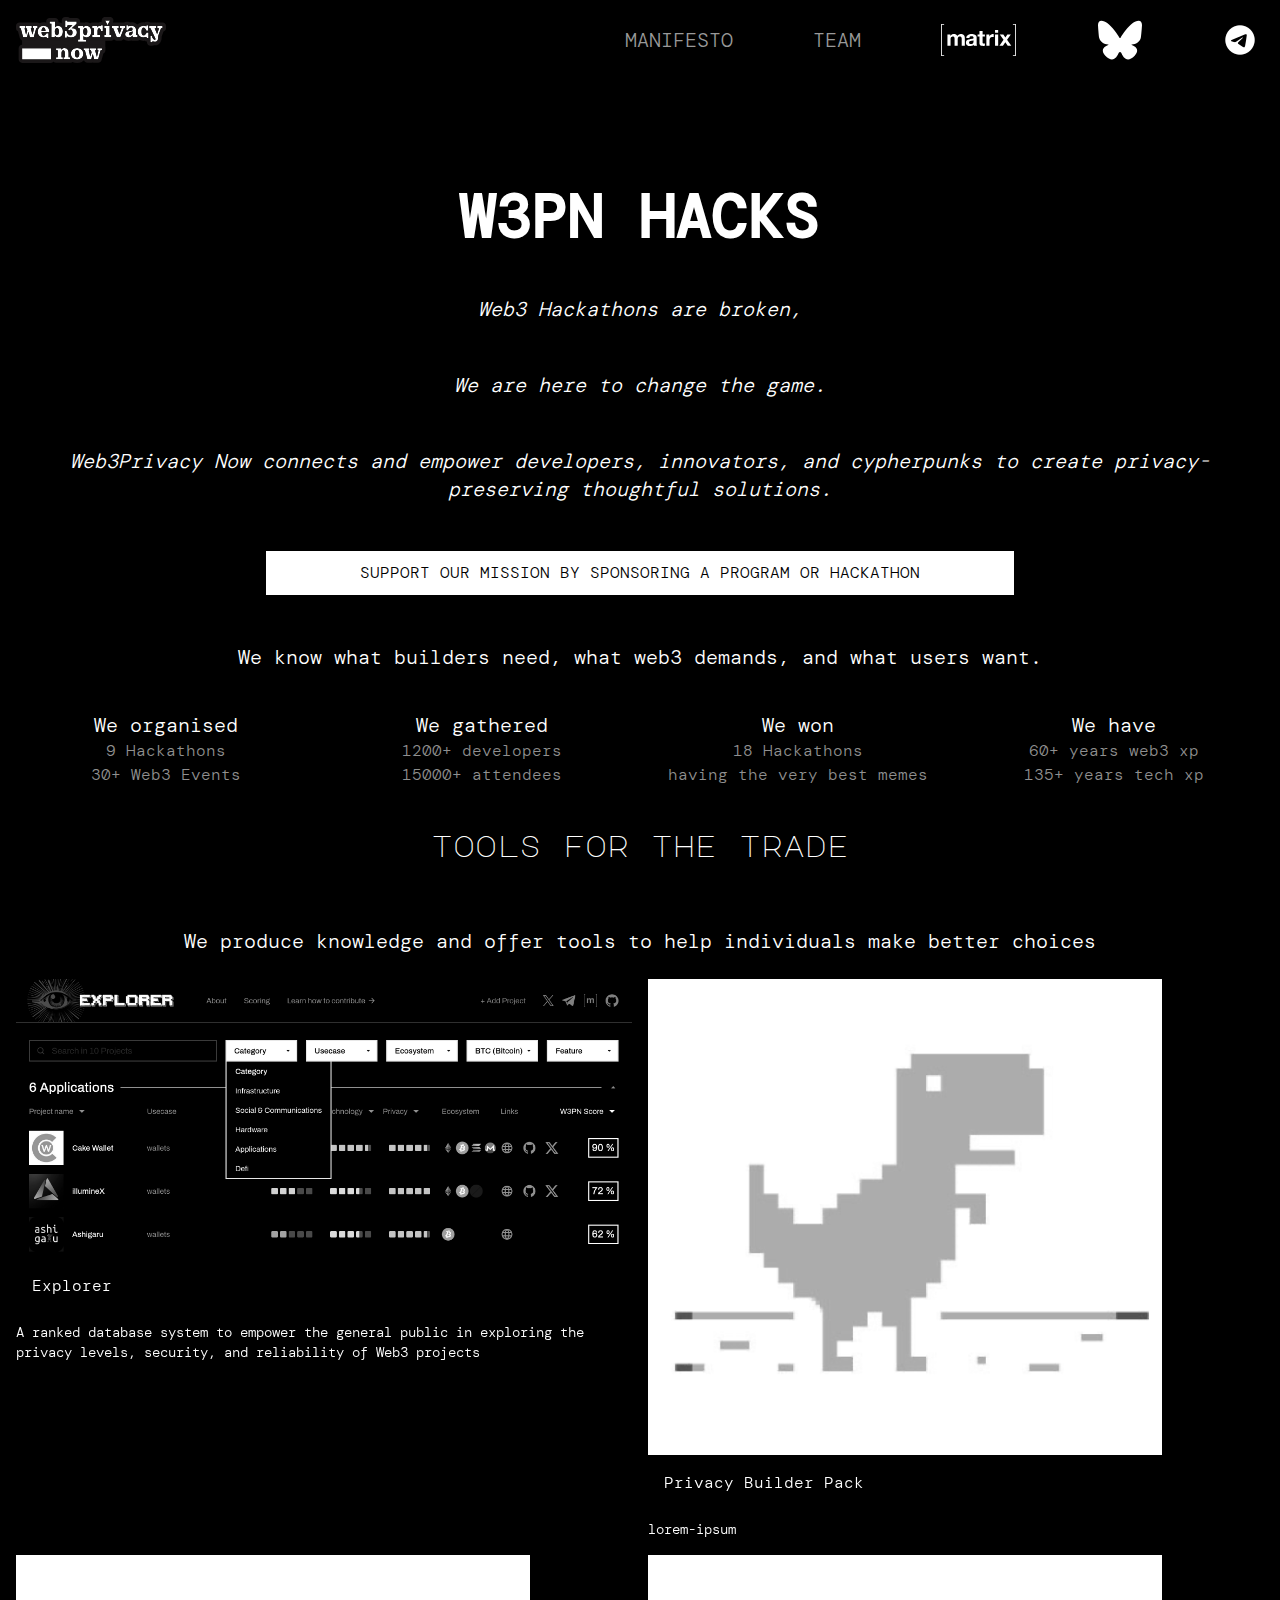
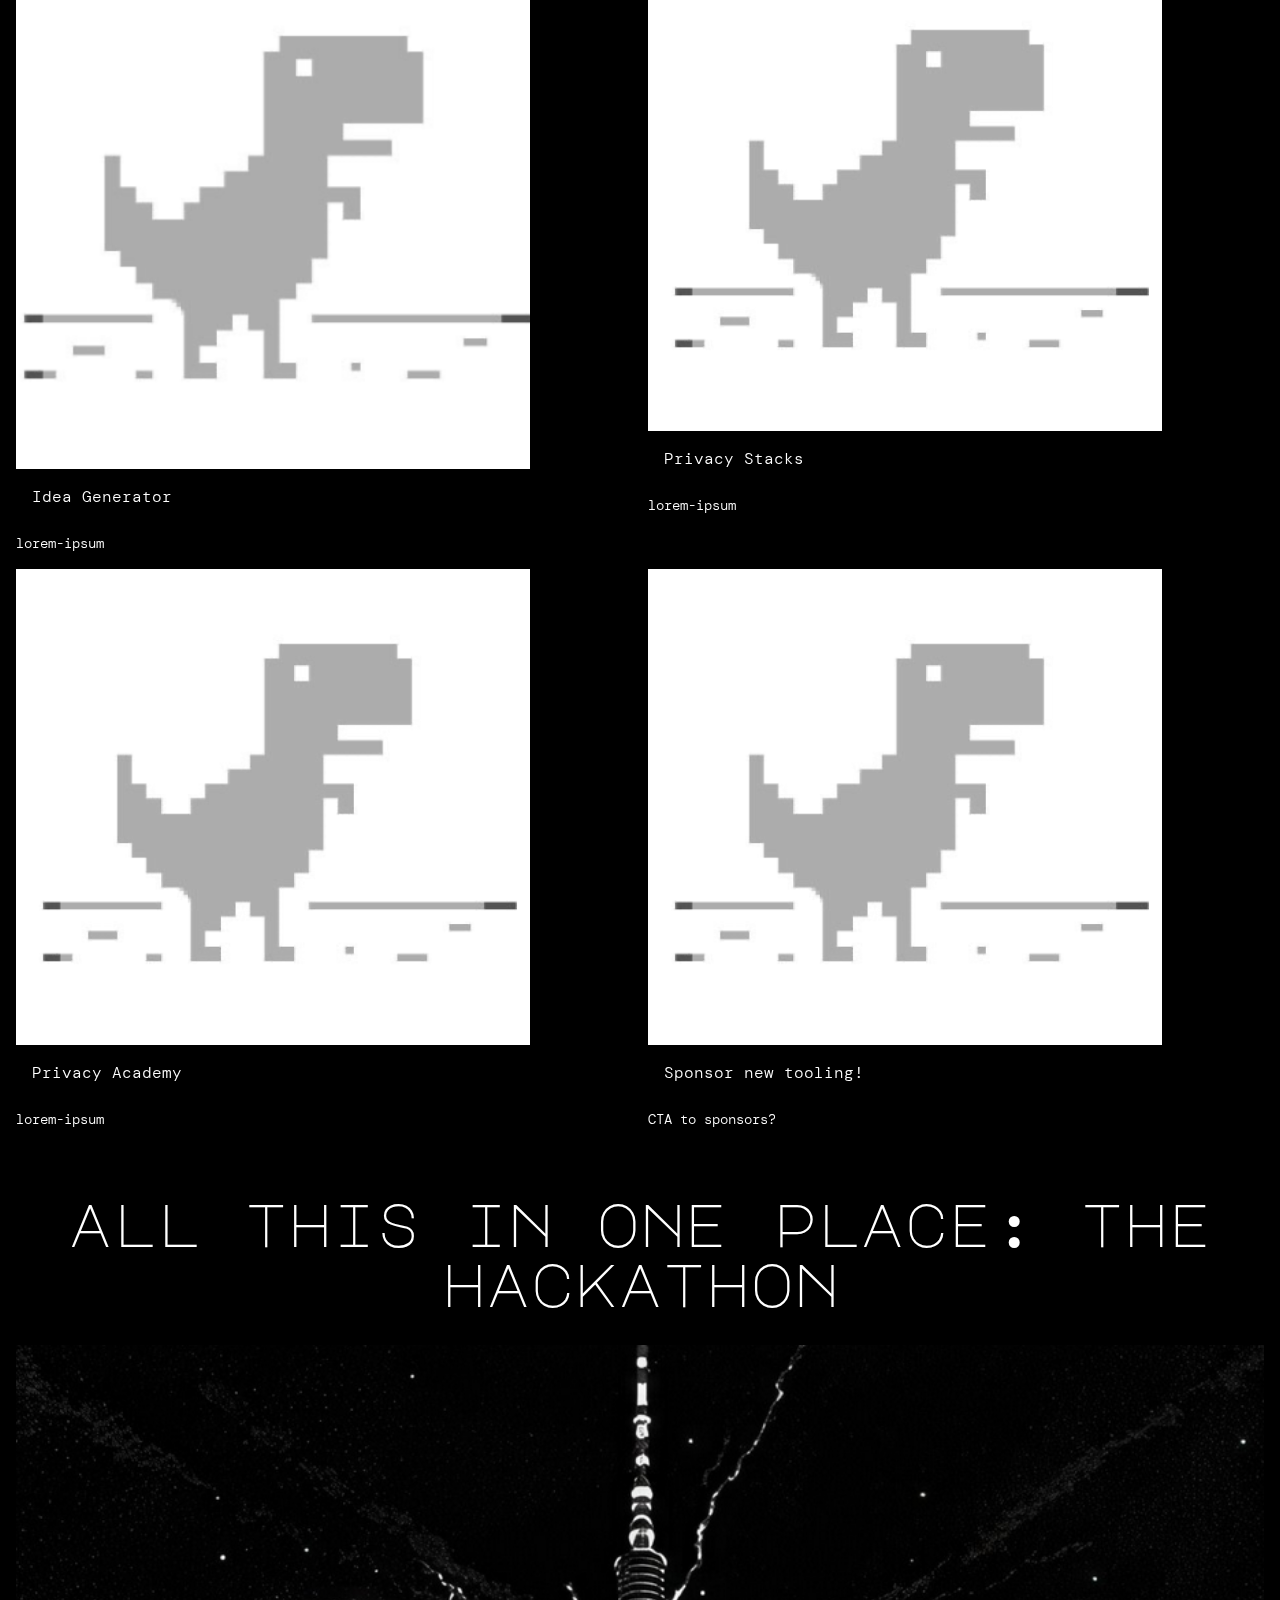
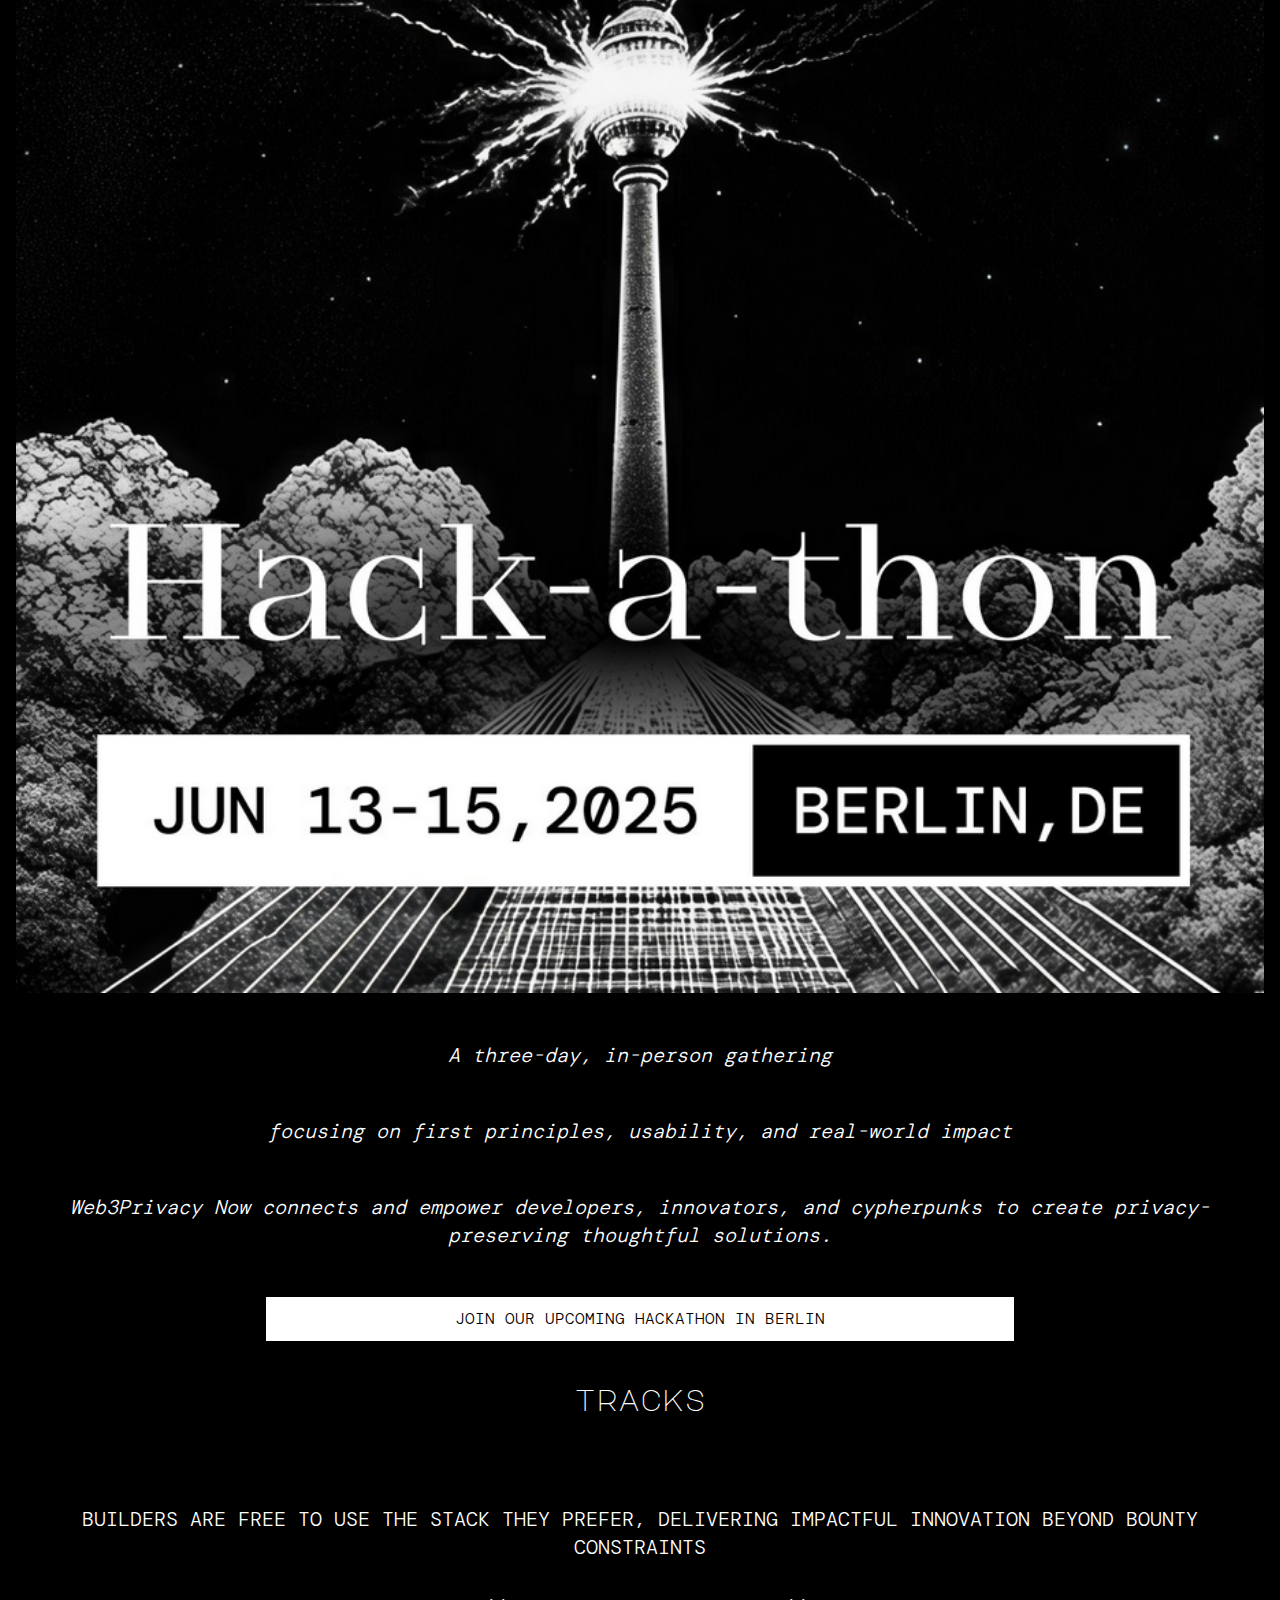
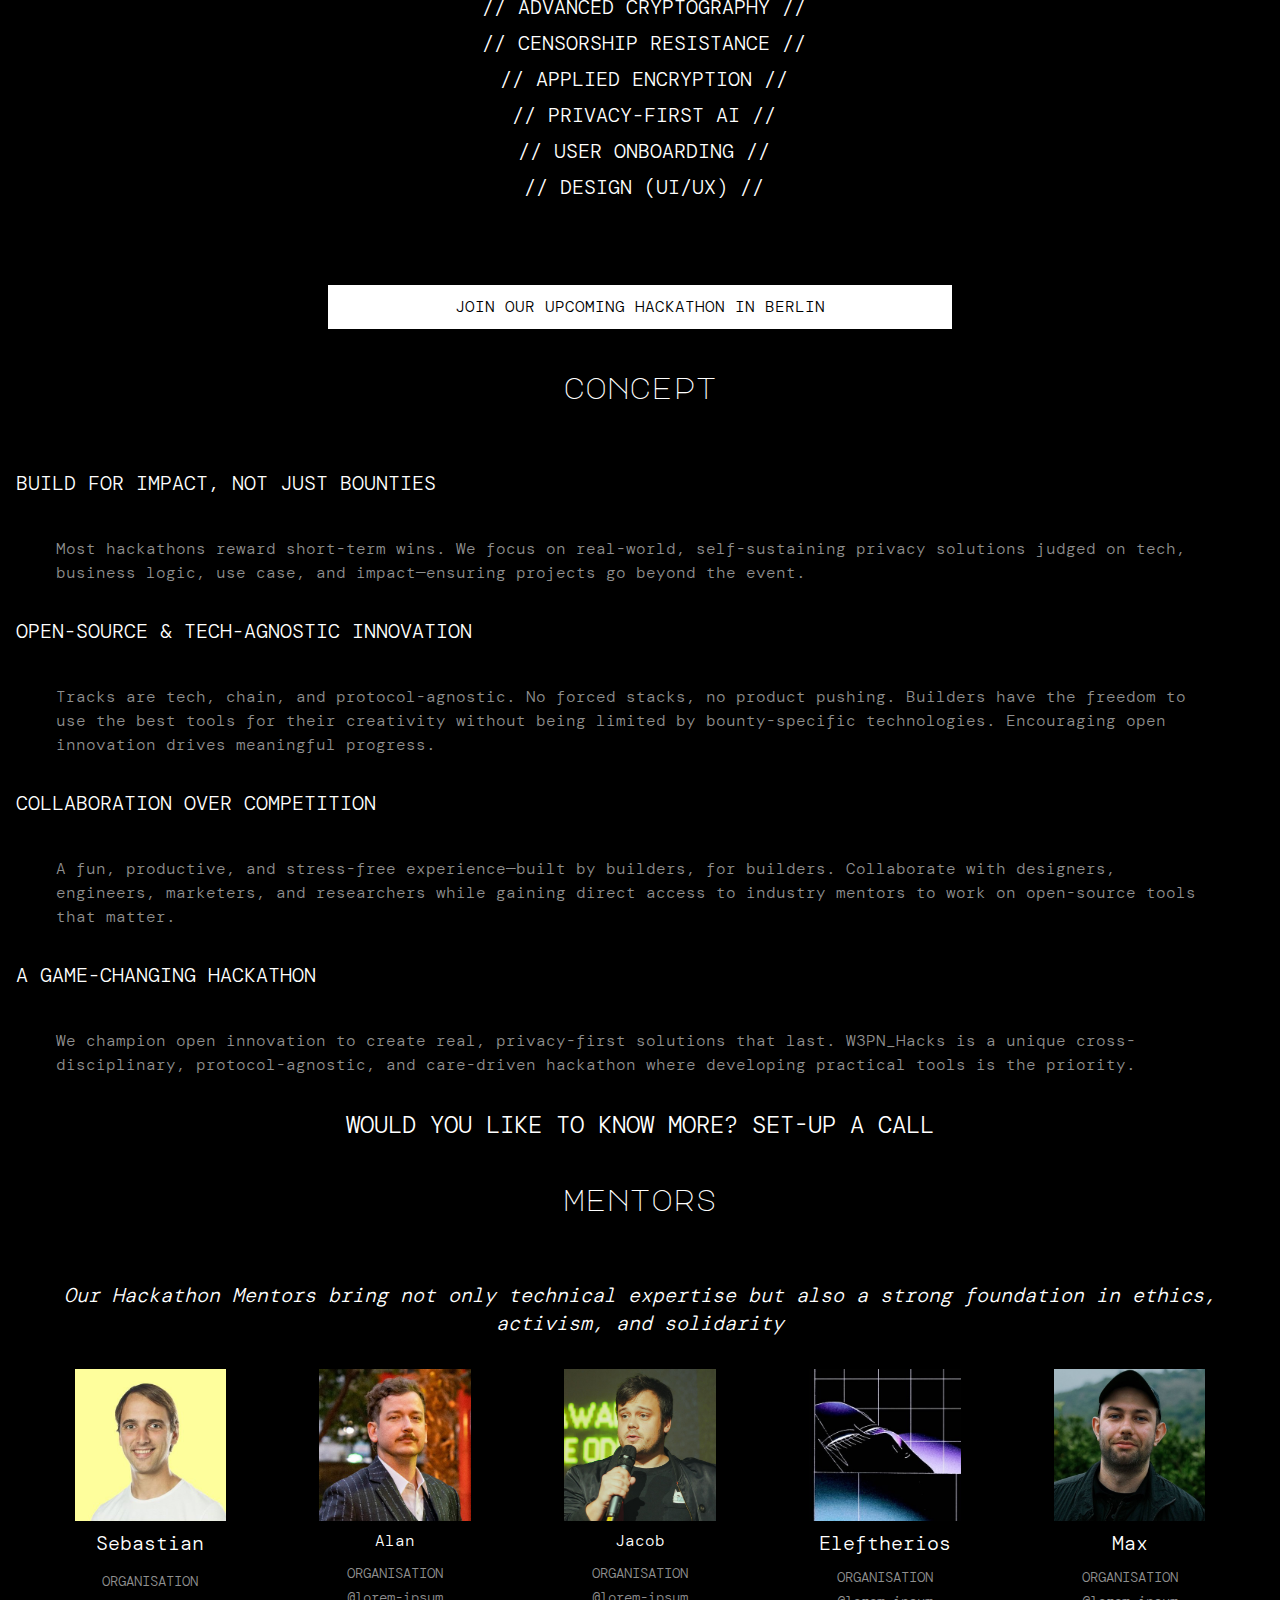
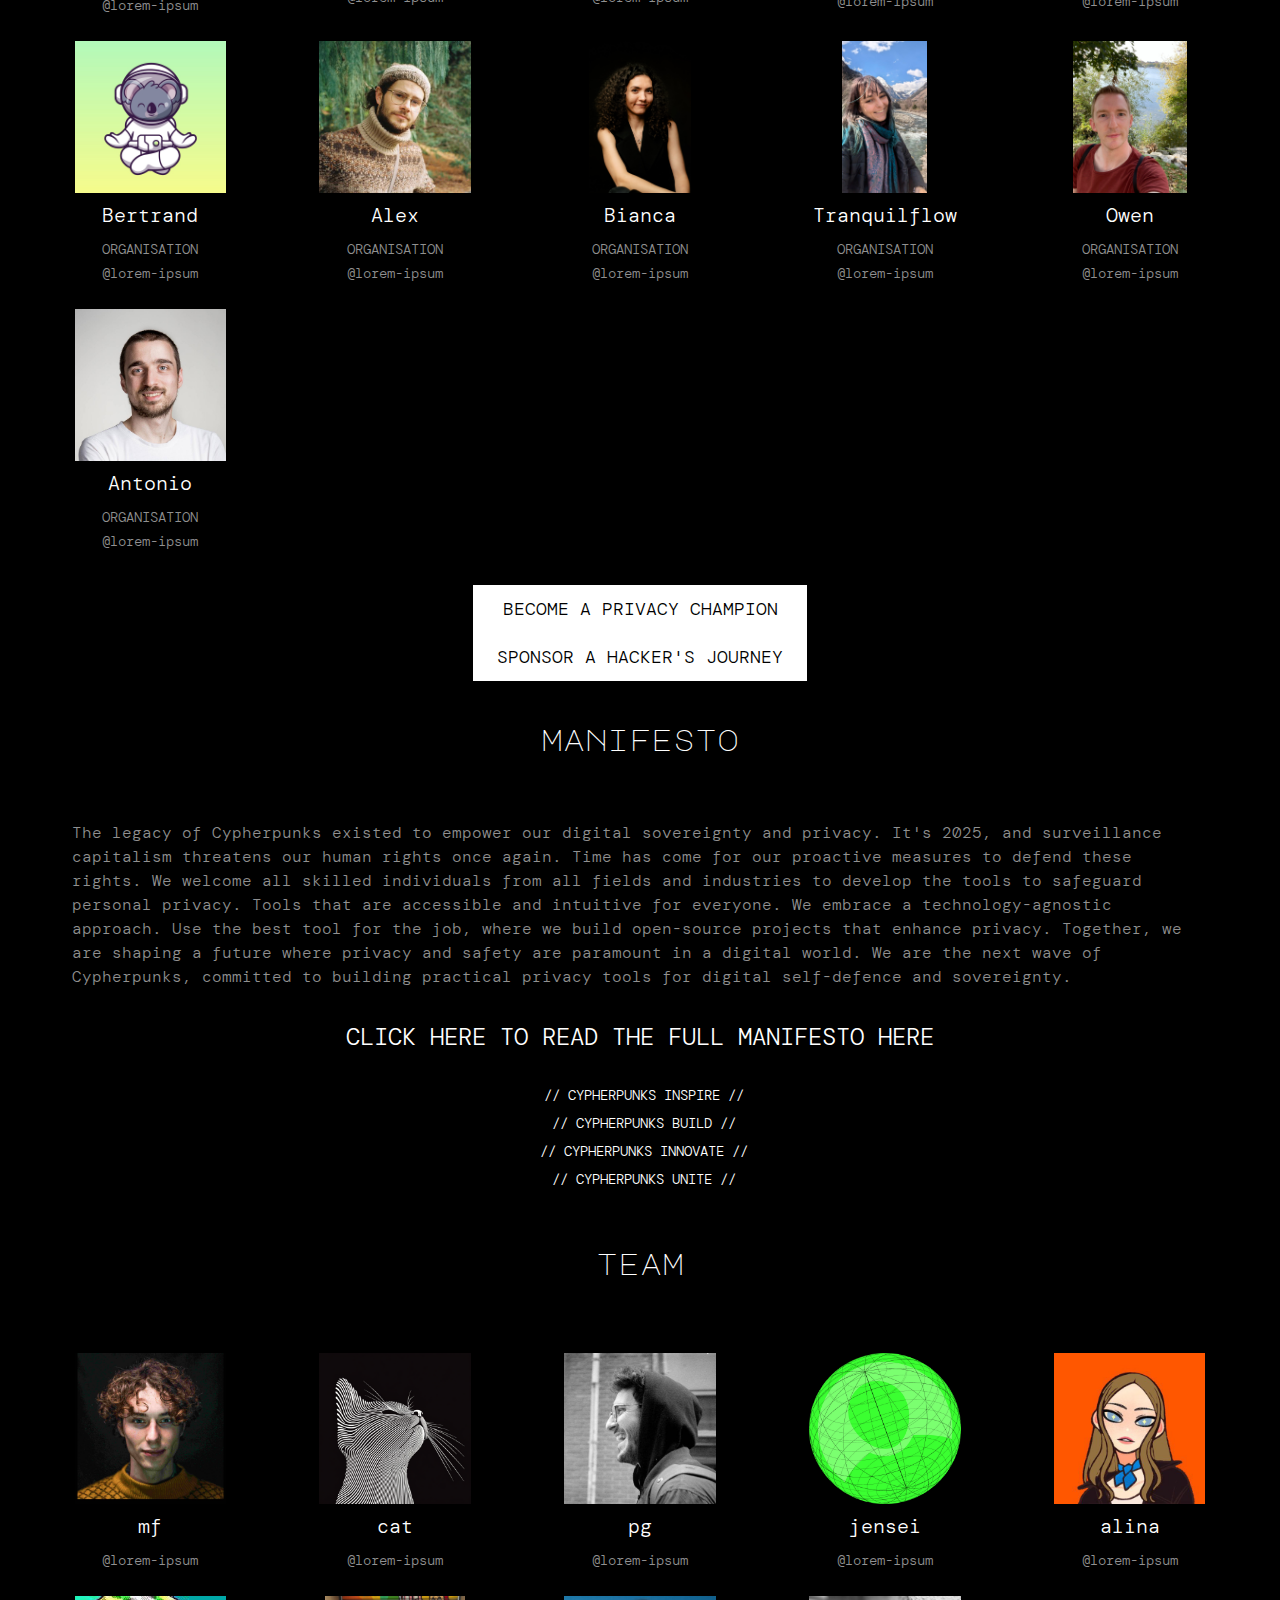
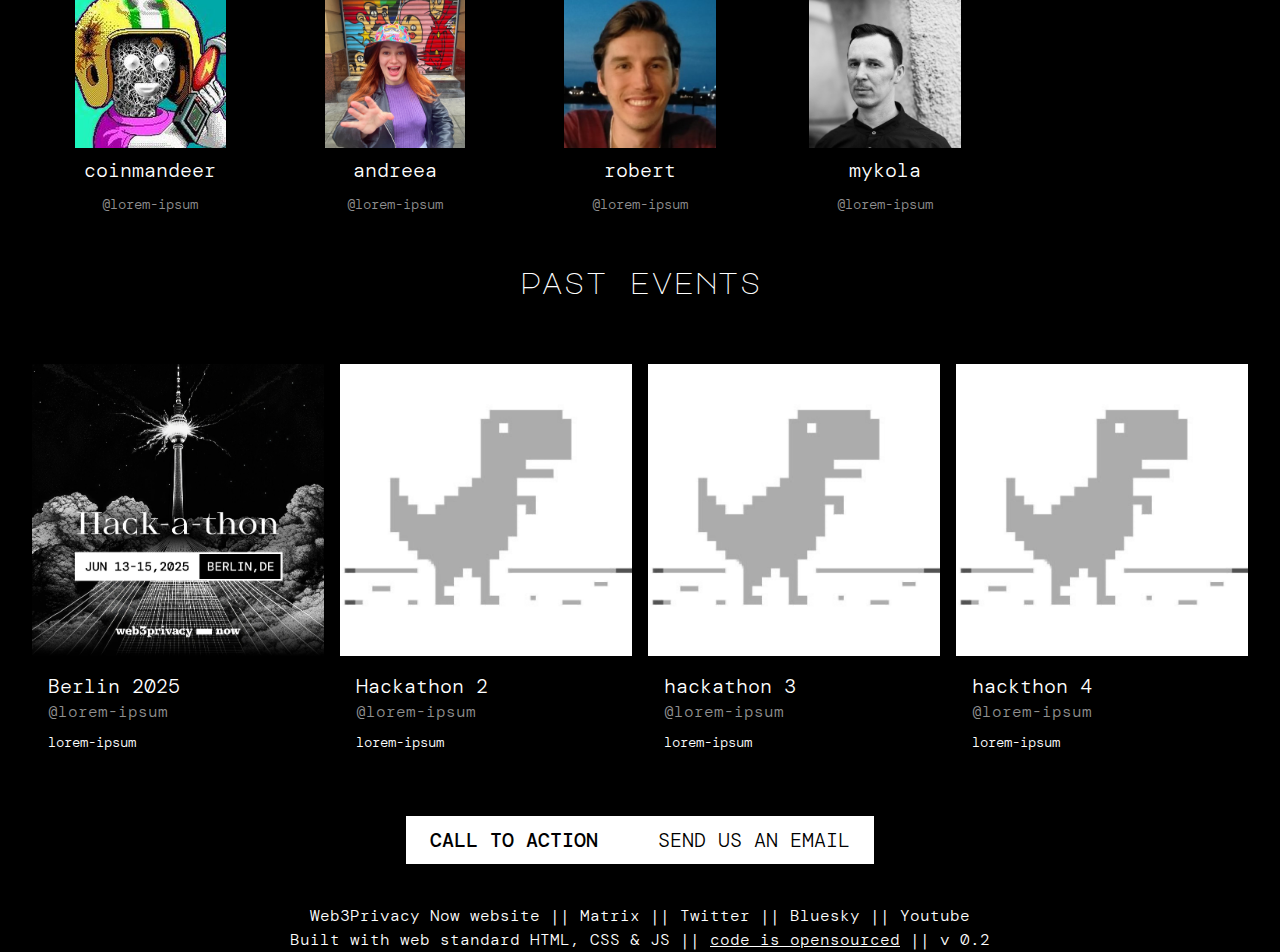
==== commit 3fef3daf: "improved track CSS + added 'concept' section to website" ====
--- a/index.html
+++ b/index.html
@@ -156,18 +156,18 @@
               </div>
             </div>
         <div id="tracks" class="bg-black text-center text-white px-4">
-            <div class="section-header">The Tracks</div>
+            <div class="section-header">Tracks</div>
               <br>
                 <div class="text-center px-10 text-white hover:bg-white hover:text-black">
-                    <div class="text-2xl uppercase ticket-title"><p>Builders are free to use the stack they prefer, delivering impactful innovation beyond bounty constraints</p>
+                    <div class="text-xl uppercase"><p>Builders are free to use the stack they prefer, delivering impactful innovation beyond bounty constraints</p>
                     <ul class="mt-8 mb-8 px-6">
-                      <li class="mb-2 pl-2 text-sm">// ADVANCED CRYPTOGRAPHY //</li>
-                      <li class="mb-2 pl-2 text-sm">// CENSORSHIP RESISTANCE //</li>
-                      <li class="mb-2 pl-2 text-sm">// APPLIED ENCRYPTION //</li>
-                      <li class="mb-2 pl-2 text-sm">// PRIVACY-FIRST AI //</li>
-                      <li class="mb-2 pl-2 text-sm">// USER ONBOARDING //</li>
-                      <li class="mb-2 pl-2 text-sm">// DESIGN (UI/UX) //</li>
-                      <li class="mb-2 pl-2 text-sm"> </li>
+                      <li class="mb-2 pl-2">// ADVANCED CRYPTOGRAPHY //</li>
+                      <li class="mb-2 pl-2">// CENSORSHIP RESISTANCE //</li>
+                      <li class="mb-2 pl-2">// APPLIED ENCRYPTION //</li>
+                      <li class="mb-2 pl-2">// PRIVACY-FIRST AI //</li>
+                      <li class="mb-2 pl-2">// USER ONBOARDING //</li>
+                      <li class="mb-2 pl-2">// DESIGN (UI/UX) //</li>
+                      <br>
                     </ul>
                   </div>
                 </div>  
@@ -177,6 +177,19 @@
                    </div>
                 </div>
               </div>
+          <div id="concept" class="bg-black text-white px-4">
+              <div class="section-header">Concept</div>
+              <div class="text-xl uppercase"><p>Build for Impact, Not Just Bounties</p></div>
+              <div class="mx-auto px-10 mt-10 mb-8 text-mild"><p>Most hackathons reward short-term wins. We focus on real-world, self-sustaining privacy solutions judged on tech, business logic, use case, and impact—ensuring projects go beyond the event.</p></div>
+              <div class="text-xl uppercase"><p>Open-Source & Tech-Agnostic Innovation</p></div>
+              <div class="mx-auto px-10 mt-10 mb-8 text-mild"><p>Tracks are tech, chain, and protocol-agnostic. No forced stacks, no product pushing. Builders have the freedom to use the best tools for their creativity without being limited by bounty-specific technologies. Encouraging open innovation drives meaningful progress.</p></div>
+              <div class="text-xl uppercase"><p>Collaboration over Competition</p></div>
+              <div class="mx-auto px-10 mt-10 mb-8 text-mild"><p>A fun, productive, and stress-free experience—built by builders, for builders. Collaborate with designers, engineers, marketers, and researchers while gaining direct access to industry mentors to work on open-source tools that matter.</p></div>
+              <div class="text-xl uppercase"><p>A Game-Changing Hackathon</p></div>
+              <div class="mx-auto px-10 mt-10 mb-8 text-mild"><p>We champion open innovation to create real, privacy-first solutions that last. W3PN_Hacks is a unique cross-disciplinary, protocol-agnostic, and care-driven hackathon where developing practical tools is the priority.</p></div>
+              <div class="text-center px-10 text-white hover:bg-white hover:text-black"><a href="mailto:web3privacynow@protonmail.com">
+                    <div class="text-2xl uppercase ticket-title"><p>Would you like to know more? set-up a call</p></a></div>
+            </div>
           <div id="mentors" class="bg-black text-white px-4">
              <div class="section-header">Mentors</div>
              <div class="mt-12 text-xl mx-4 text-center"><p class="italic">Our Hackathon Mentors bring not only technical expertise but also a strong foundation in ethics, activism, and solidarity</p></div>
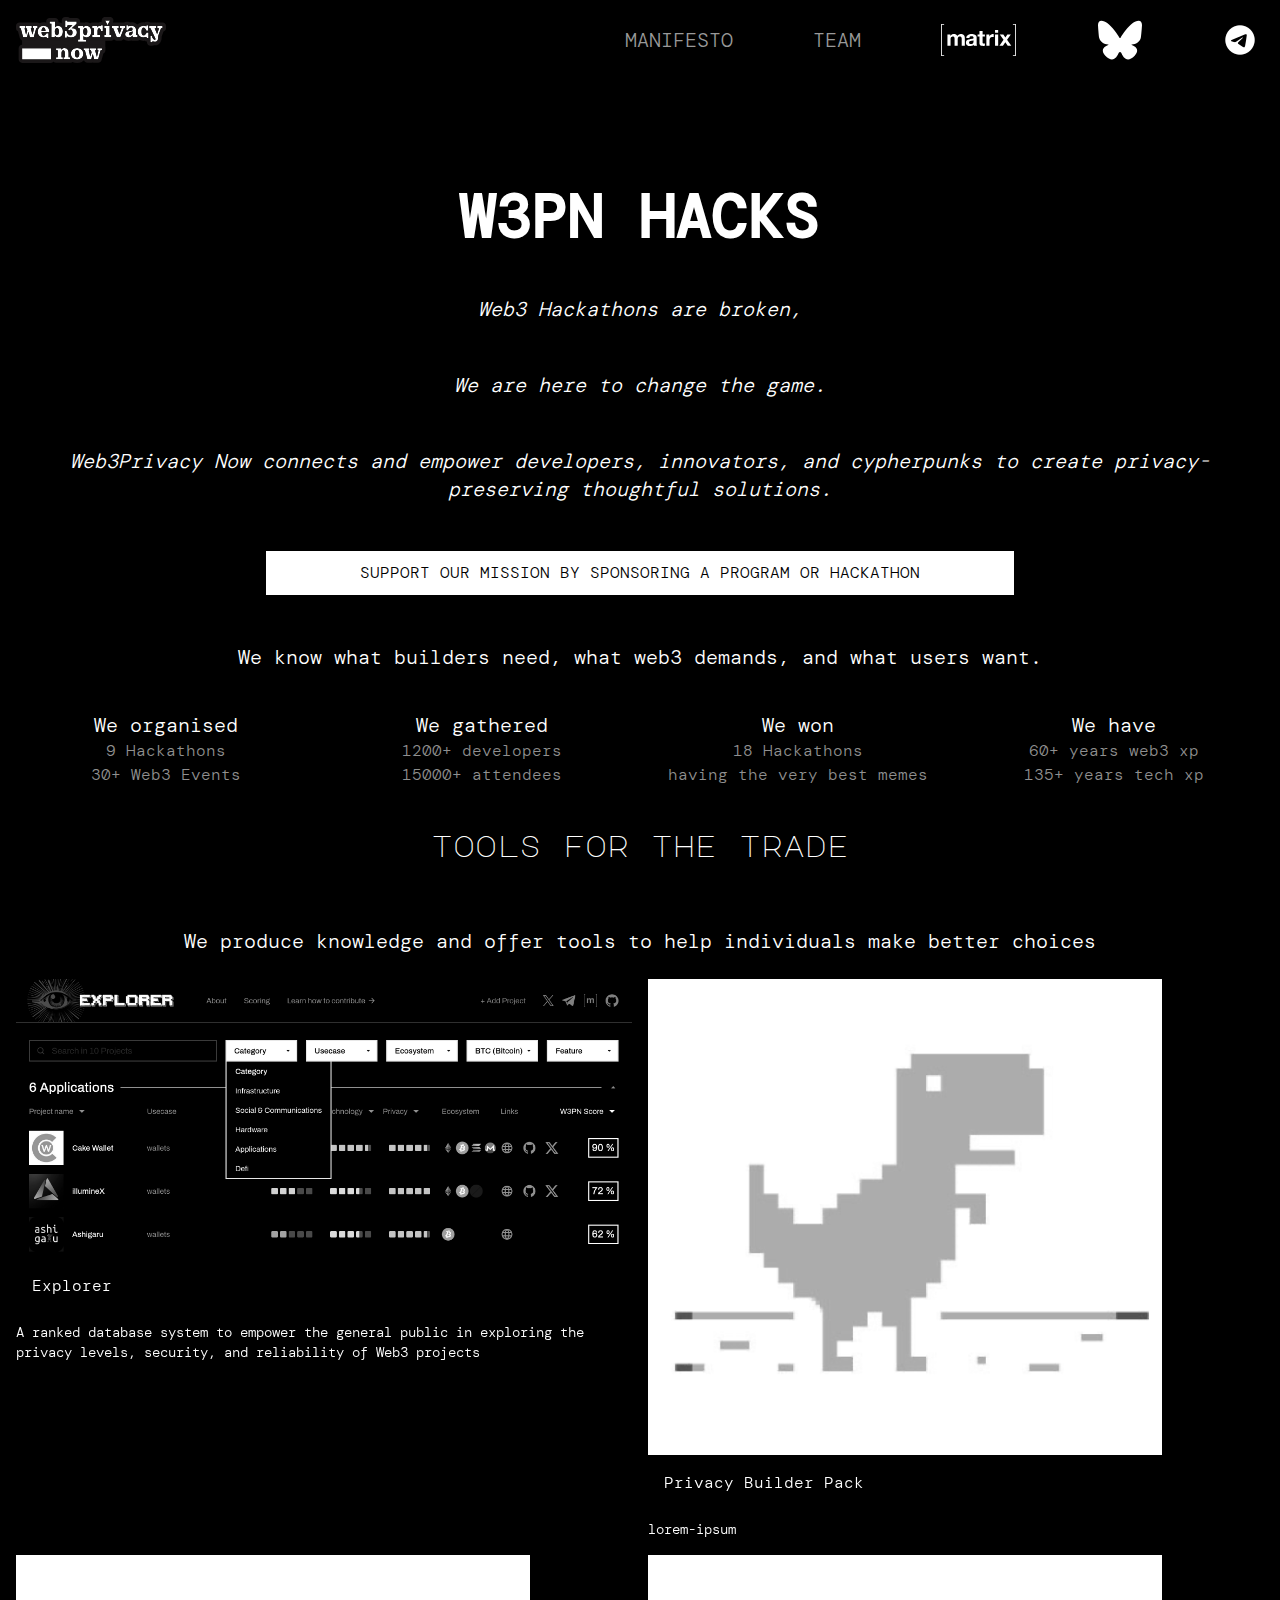
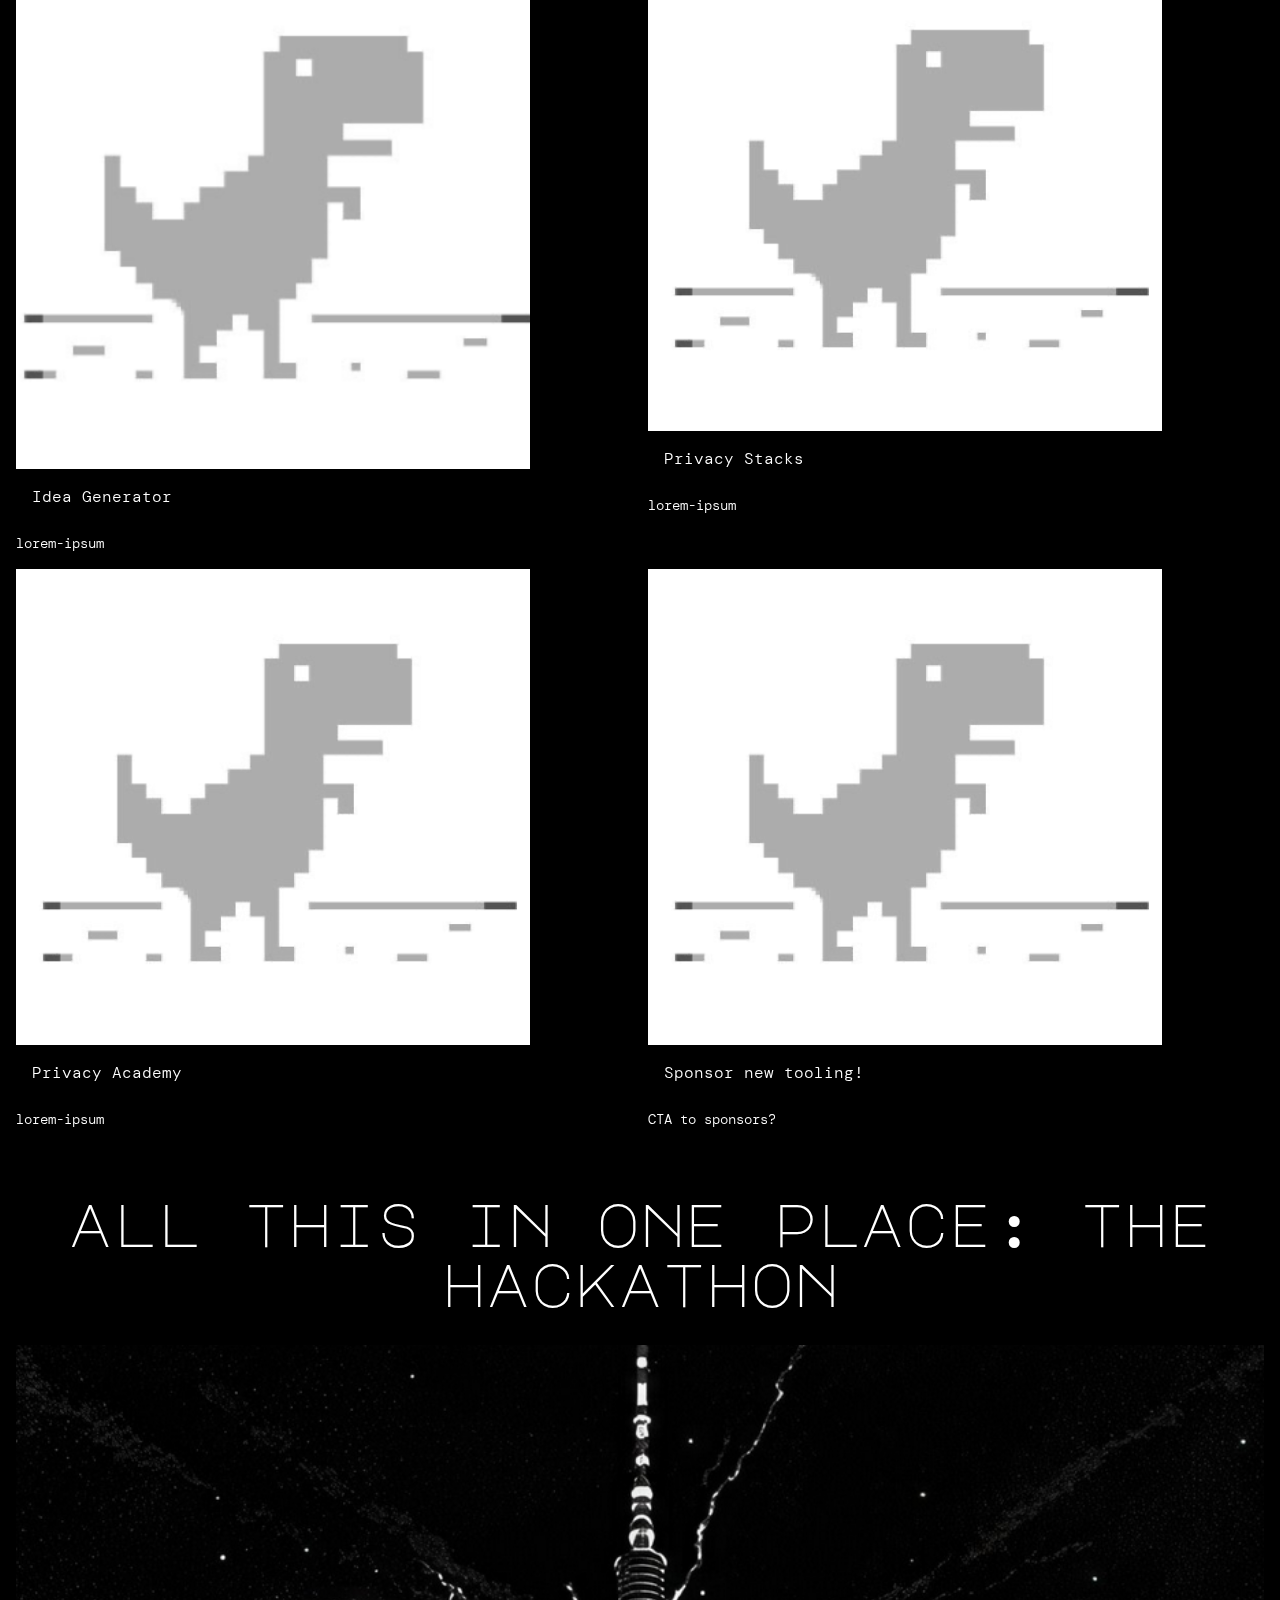
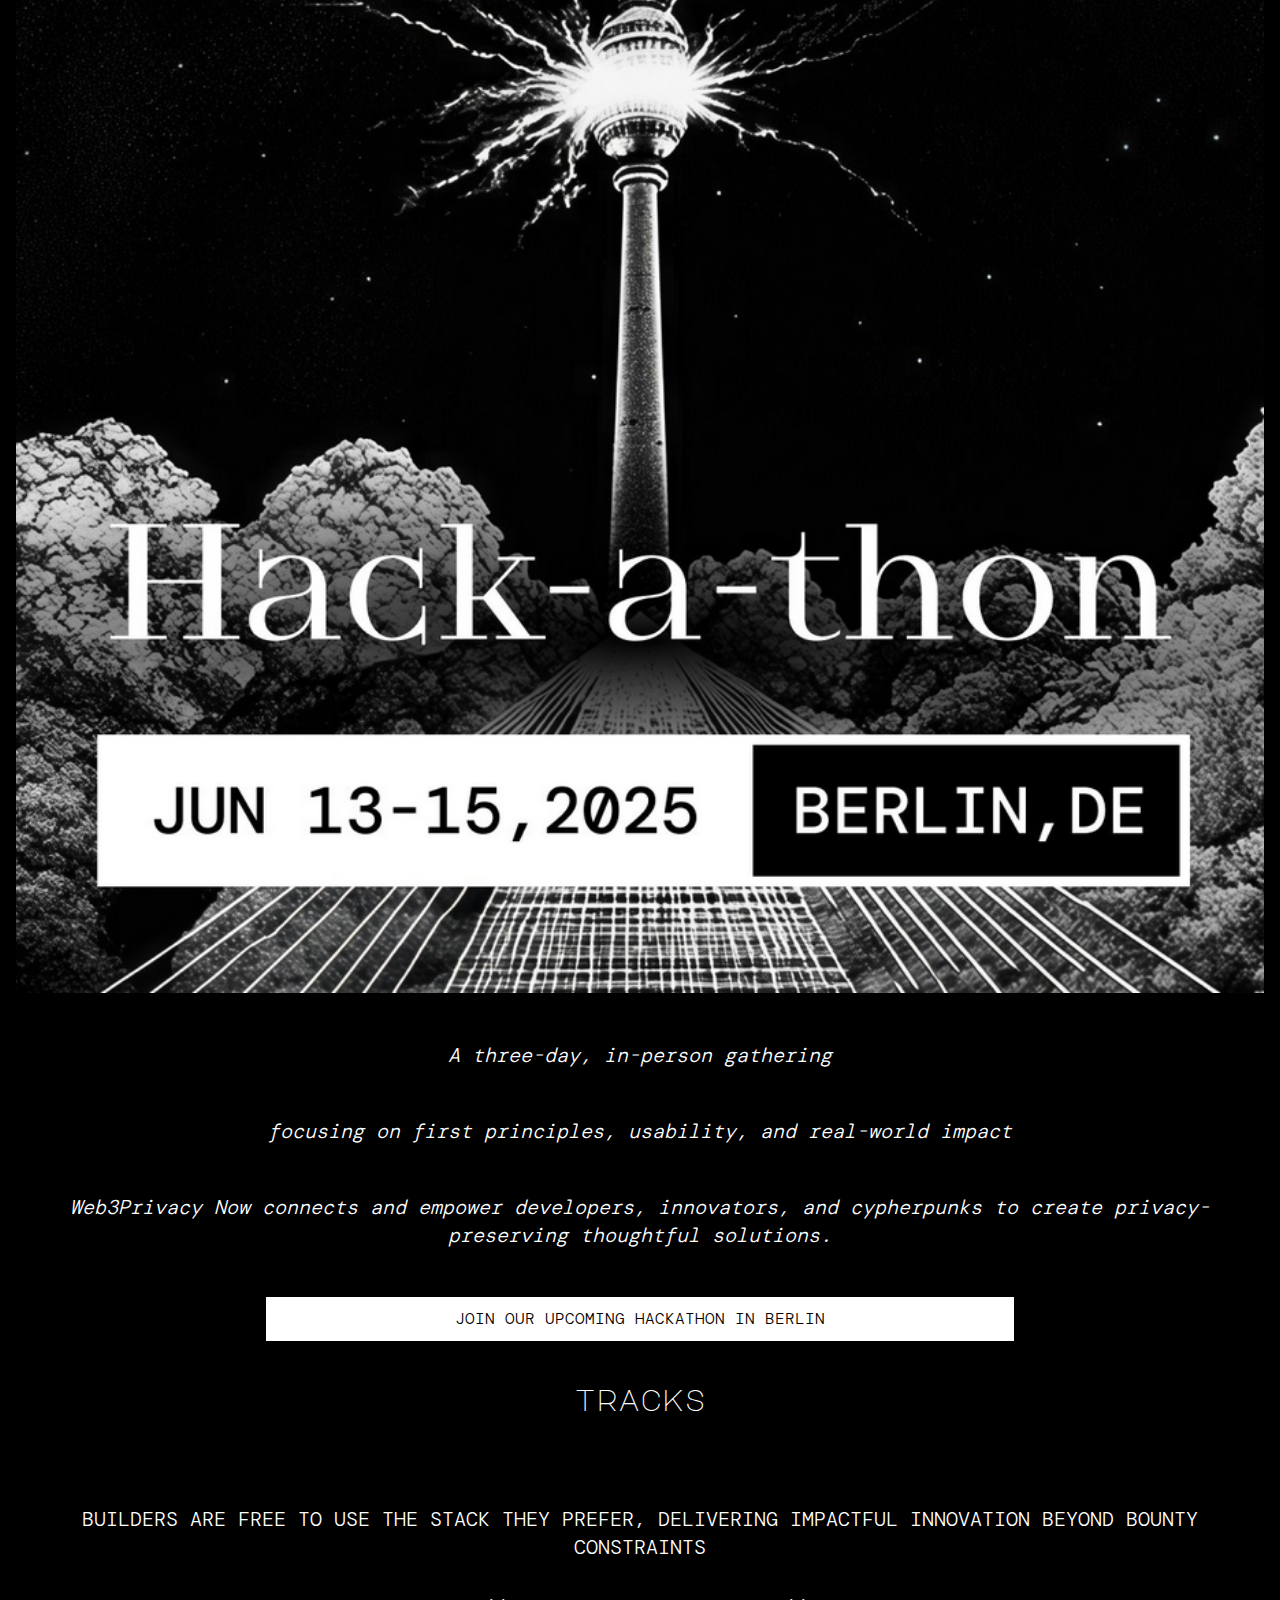
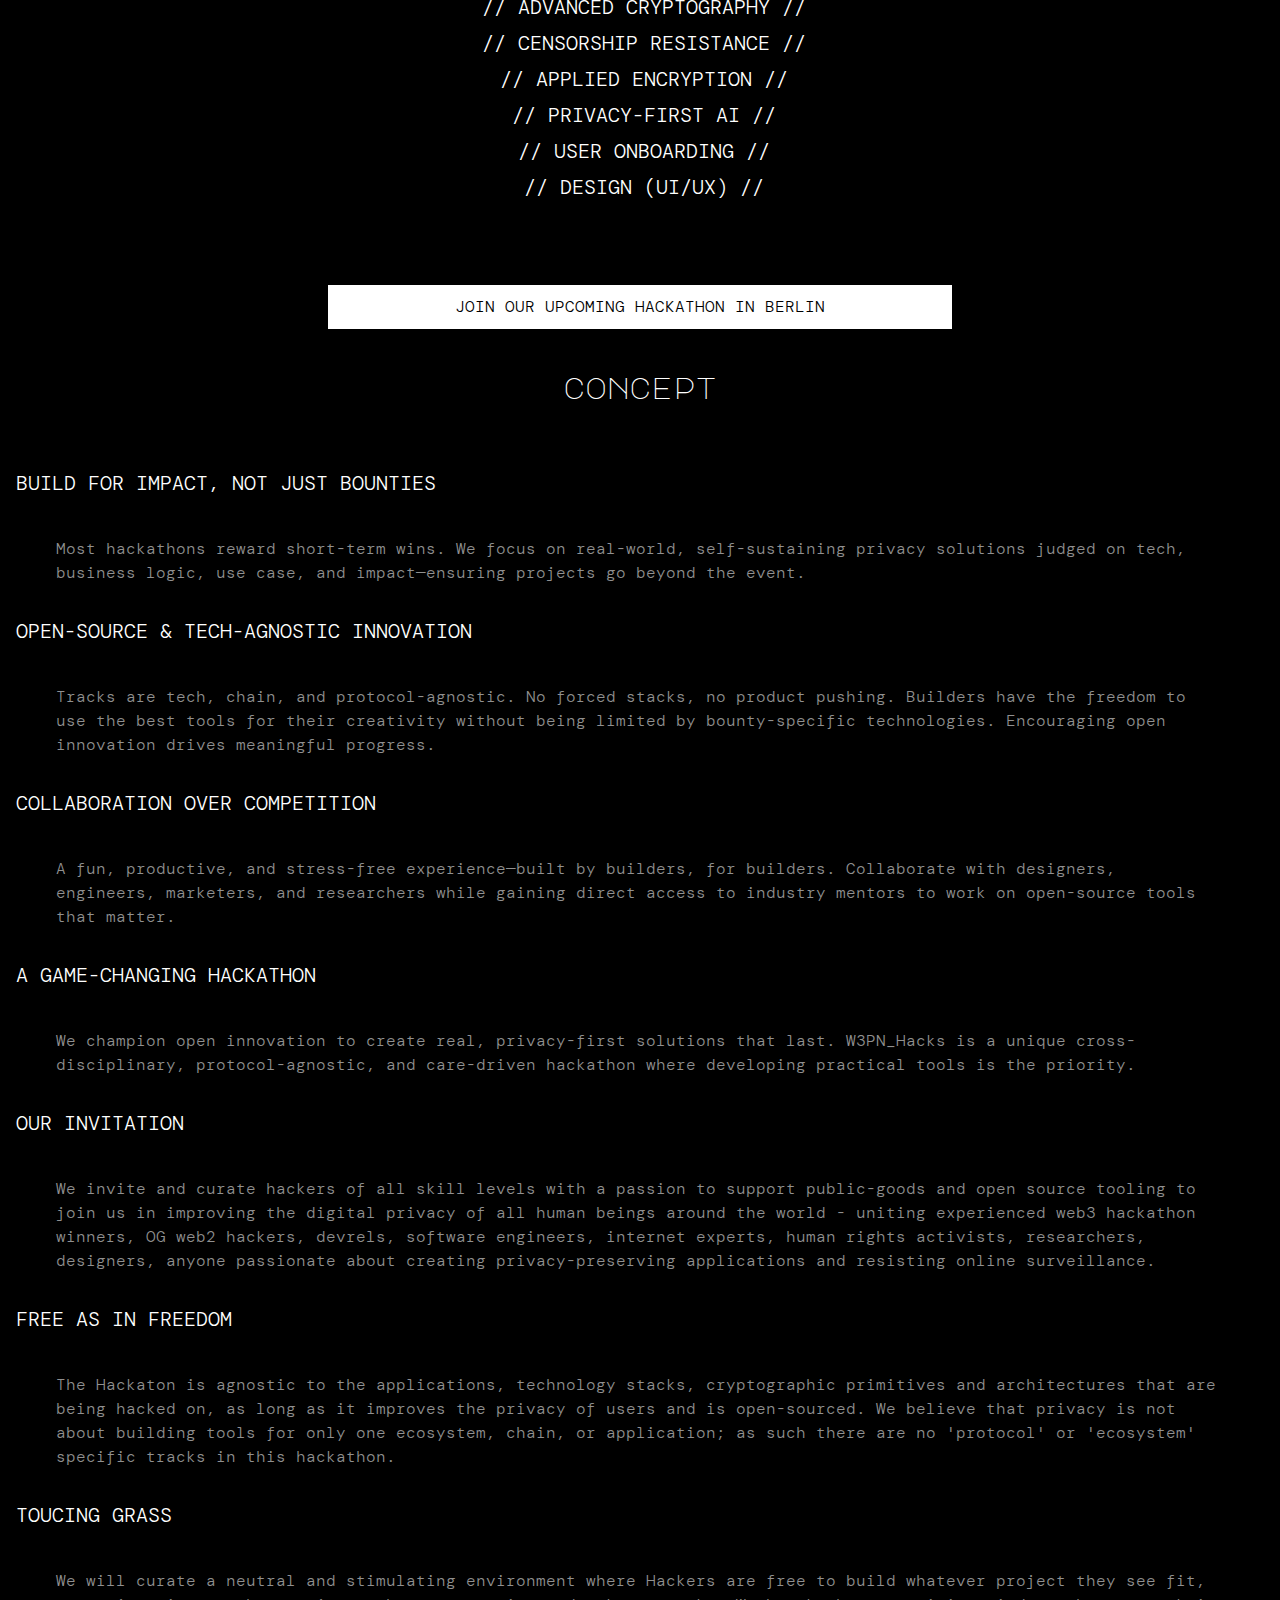
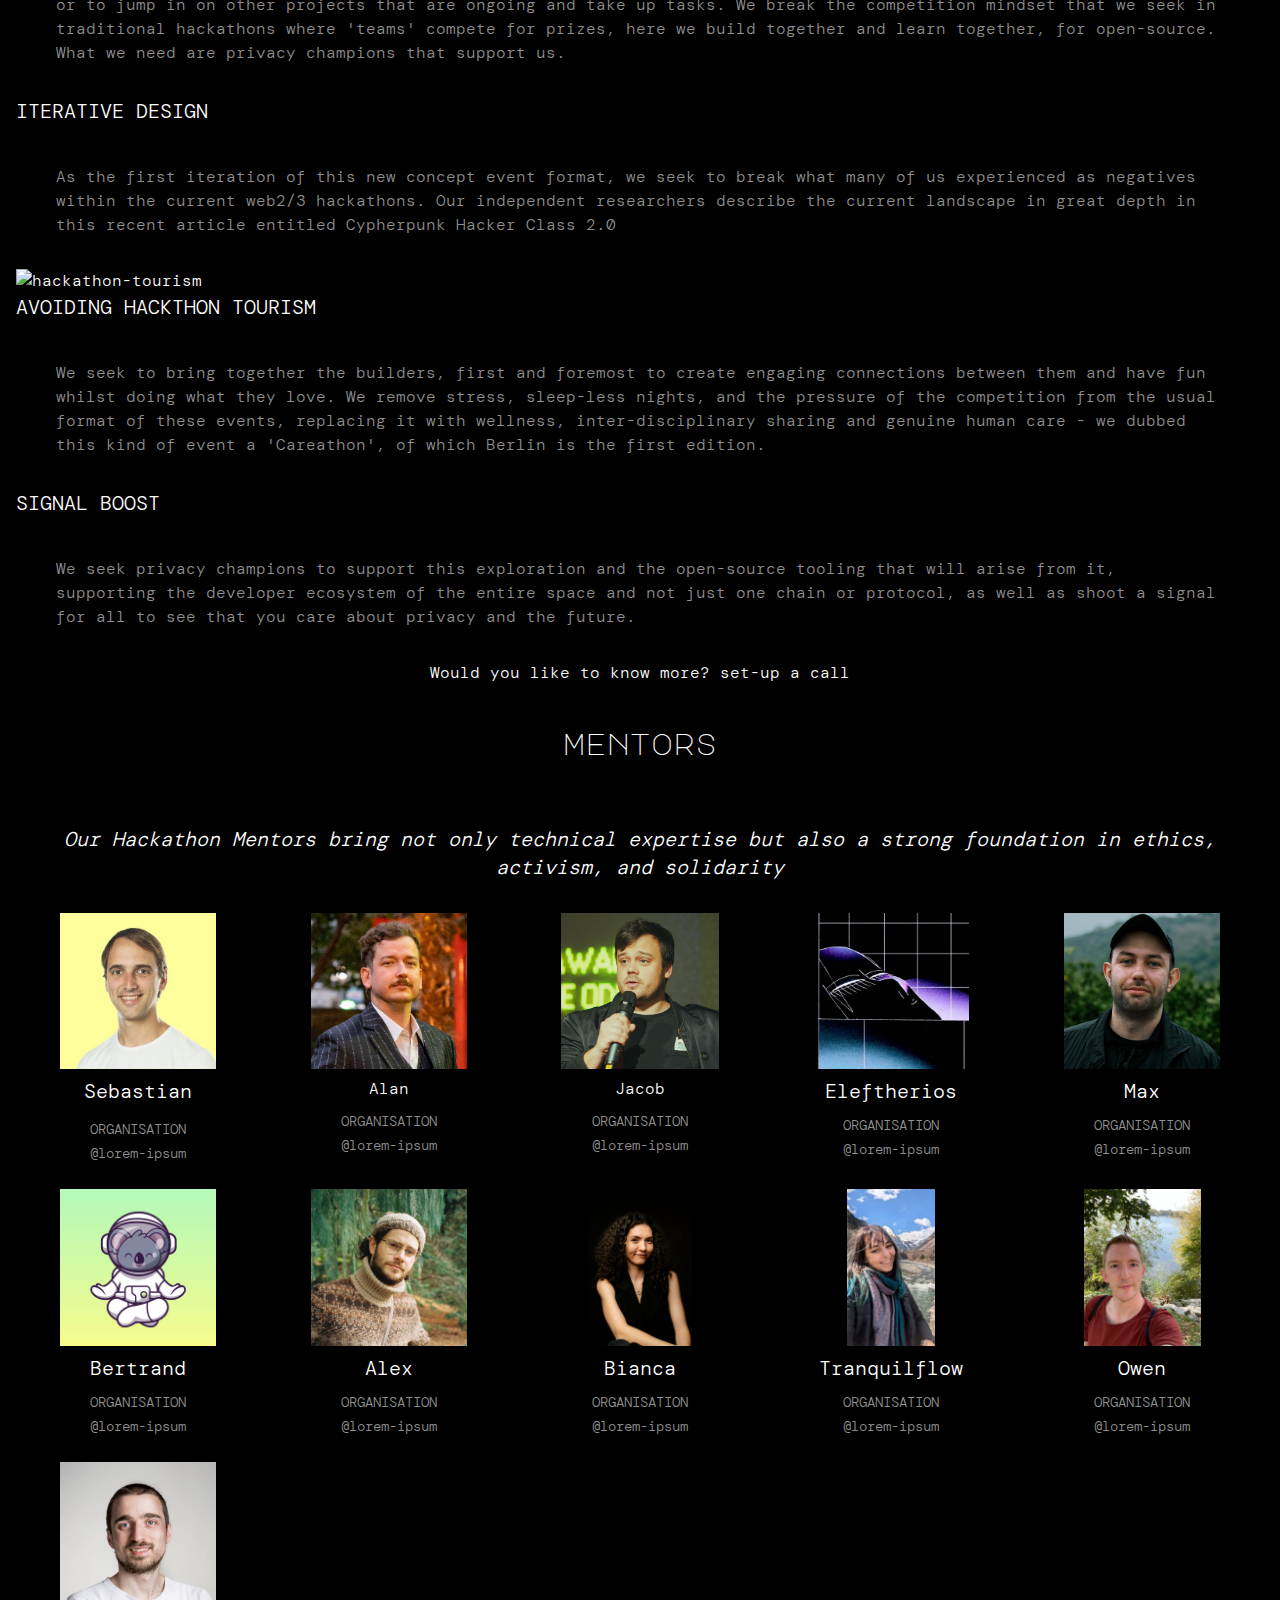
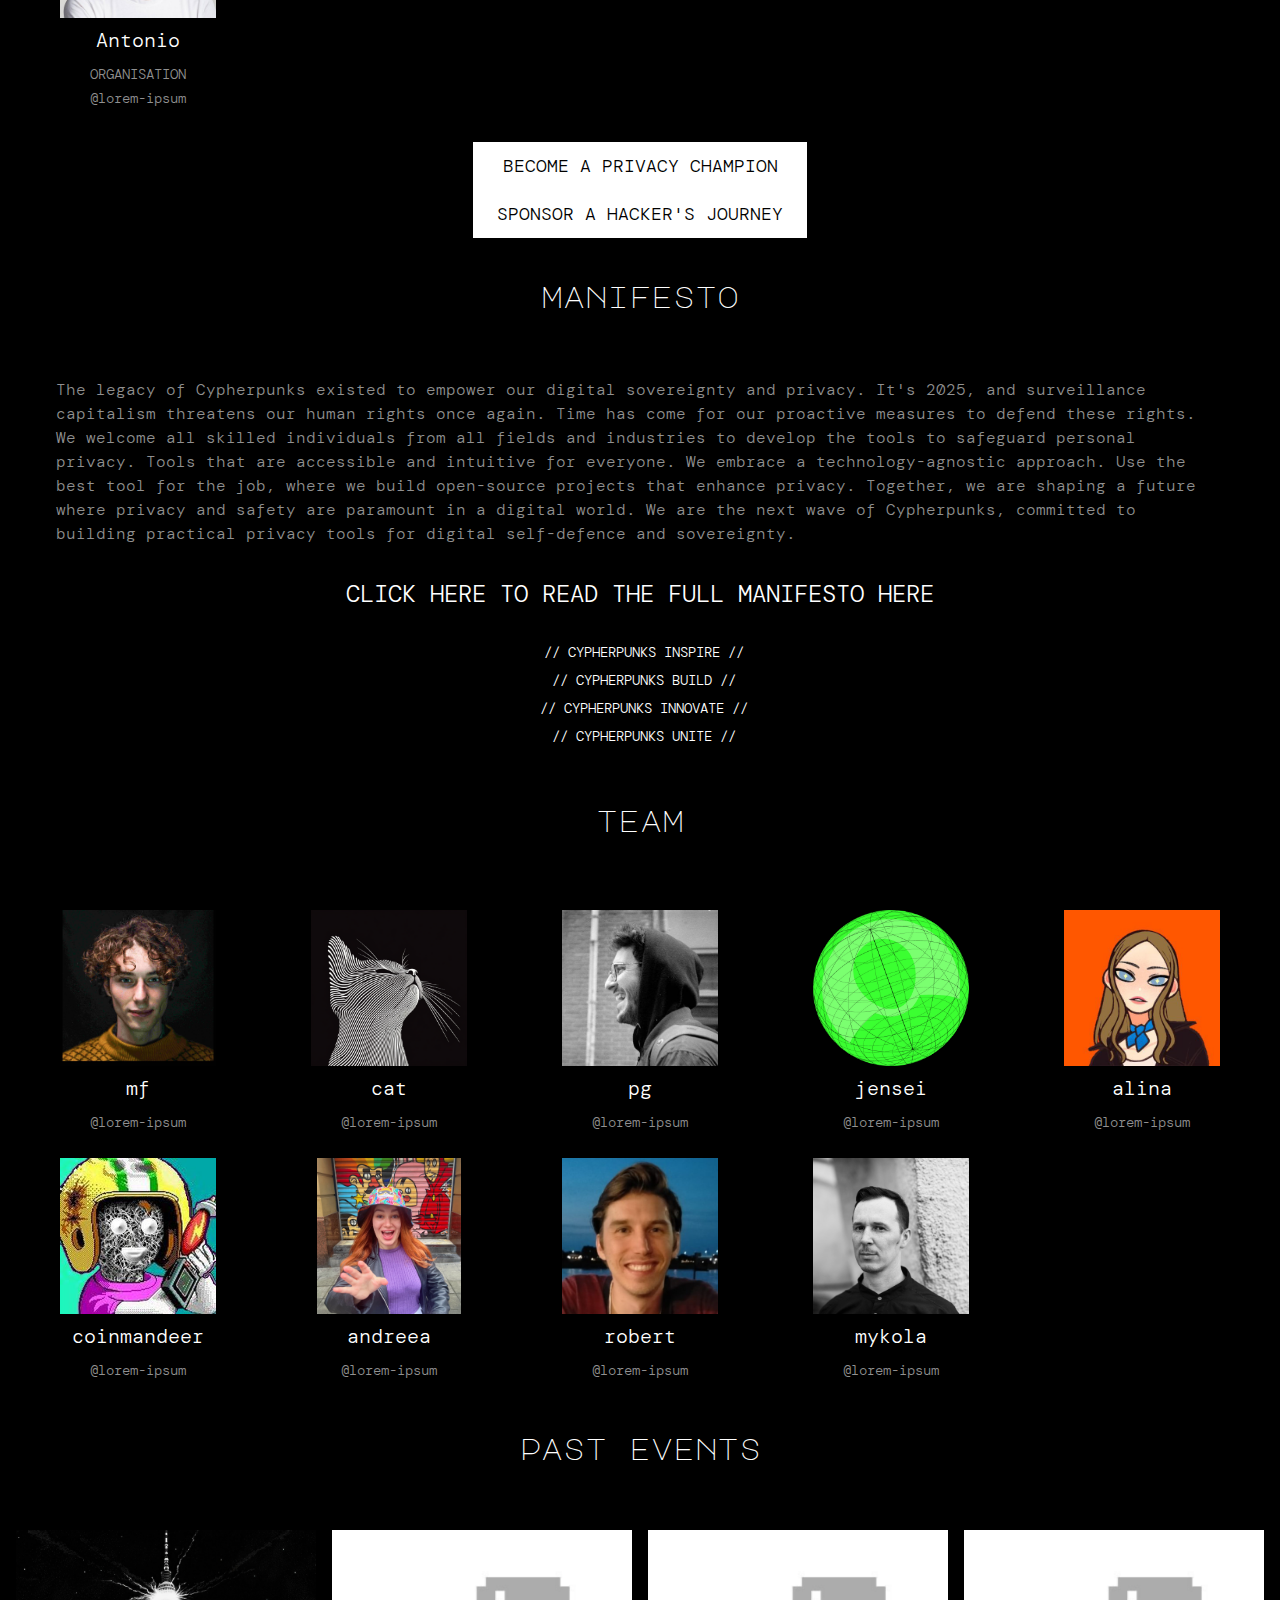
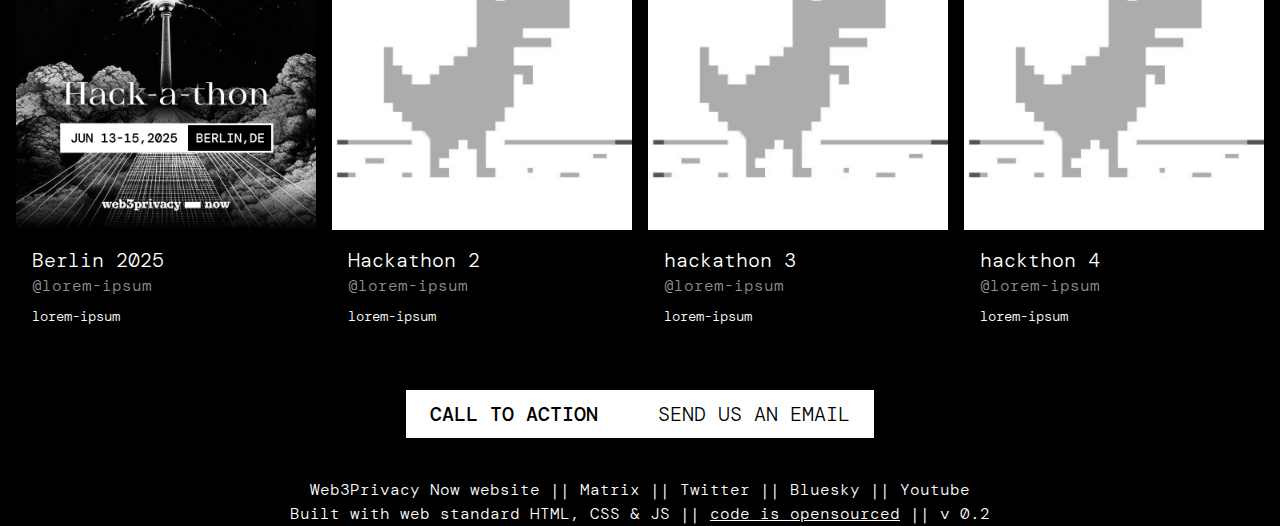
==== commit a40b31d8: "v 0.3 - added section 'concept' and improved CSS of hackathon image" ====
--- a/index.html
+++ b/index.html
@@ -1,4 +1,4 @@
-<!-- v 0.2 of code for hack_web--> 
+<!-- v 0.3 of code for hack_web--> 
 <!-- sauce: https://github.com/web3privacy/hack_web -->
 <!-- Placeholders (search and replace): lorem-ipsum / lorem-ipsum-name / lorem-ipsum-title / lorem-ipsum-subtitle --> 
 
@@ -145,7 +145,7 @@
                 </div>
         <div id="hackathon" class="bg-black text-center text-white px-4">
               <div class="mt-16 text-4xl md:text-6xl font-bold mb-4 md:mb-8 font-mono2 font-thin lowercase">All this in one place: The Hackathon</div>
-              <img src="./img/hackathon-cropped.png" class="aspect-square object-cover h-full" alt="hackathon-image"> 
+              <img src="./img/hackathon-cropped.png" class="aspect-square object-cover w-full" alt="hackathon-image"> 
               <div class="mt-12 text-xl mx-4"><p class="italic">A three-day, in-person gathering</p></div>
               <div class="mt-12 text-xl mx-4"><p class="italic">focusing on first principles, usability, and real-world impact</p></div>
               <div class="mt-12 text-xl mx-4"><p class="italic">Web3Privacy Now connects and empower developers, innovators, and cypherpunks to create privacy-preserving thoughtful solutions.</p></div>
@@ -187,9 +187,21 @@
               <div class="mx-auto px-10 mt-10 mb-8 text-mild"><p>A fun, productive, and stress-free experience—built by builders, for builders. Collaborate with designers, engineers, marketers, and researchers while gaining direct access to industry mentors to work on open-source tools that matter.</p></div>
               <div class="text-xl uppercase"><p>A Game-Changing Hackathon</p></div>
               <div class="mx-auto px-10 mt-10 mb-8 text-mild"><p>We champion open innovation to create real, privacy-first solutions that last. W3PN_Hacks is a unique cross-disciplinary, protocol-agnostic, and care-driven hackathon where developing practical tools is the priority.</p></div>
-              <div class="text-center px-10 text-white hover:bg-white hover:text-black"><a href="mailto:web3privacynow@protonmail.com">
-                    <div class="text-2xl uppercase ticket-title"><p>Would you like to know more? set-up a call</p></a></div>
-            </div>
+              <div class="text-xl uppercase"><p>Our Invitation</p></div>
+              <div class="mx-auto px-10 mt-10 mb-8 text-mild"><p>We invite and curate hackers of all skill levels with a passion to support public-goods and open source tooling to join us in improving the digital privacy of all human beings around the world - uniting experienced web3 hackathon winners, OG web2 hackers, devrels, software engineers, internet experts, human rights activists, researchers, designers, anyone passionate about creating privacy-preserving applications and resisting online surveillance.</p></div>
+              <div class="text-xl uppercase"><p>Free as in Freedom</p></div>
+              <div class="mx-auto px-10 mt-10 mb-8 text-mild"><p>The Hackaton is agnostic to the applications, technology stacks, cryptographic primitives and architectures that are being hacked on, as long as it improves the privacy of users and is open-sourced. We believe that privacy is not about building tools for only one ecosystem, chain, or application; as such there are no 'protocol' or 'ecosystem' specific tracks in this hackathon.</p></div>
+              <div class="text-xl uppercase"><p>Toucing Grass</p></div>
+              <div class="mx-auto px-10 mt-10 mb-8 text-mild"><p>We will curate a neutral and stimulating environment where Hackers are free to build whatever project they see fit, or to jump in on other projects that are ongoing and take up tasks. We break the competition mindset that we seek in traditional hackathons where 'teams' compete for prizes, here we build together and learn together, for open-source. What we need are privacy champions that support us.</p></div>
+              <div class="text-xl uppercase"><p>Iterative Design</p></div>
+              <div class="mx-auto px-10 mt-10 mb-8 text-mild"><p>As the first iteration of this new concept event format, we seek to break what many of us experienced as negatives within the current web2/3 hackathons. <a href="https://mirror.xyz/0x0f1F3DAf416B74DB3DE55Eb4D7513a80F4841073/eX712tU88lqW8UDR3Bkh5Wt3NpuSJgPJq1OdtD2CJaY">Our independent researchers describe the current landscape in great depth in this recent article entitled Cypherpunk Hacker Class 2.0</a></p></div>
+              <img src="./img/hackathon-tourism.png" class="object-cover w-full" alt="hackathon-tourism">            
+              <div class="text-xl uppercase"><p>Avoiding Hackthon Tourism</p></div>
+              <div class="mx-auto px-10 mt-10 mb-8 text-mild"><p>We seek to bring together the builders, first and foremost to create engaging connections between them and have fun whilst doing what they love. We remove stress, sleep-less nights, and the pressure of the competition from the usual format of these events, replacing it with wellness, inter-disciplinary sharing and genuine human care - we dubbed this kind of event a 'Careathon', of which Berlin is the first edition.</p></div>
+              <div class="text-xl uppercase"><p>Signal Boost</p></div>
+              <div class="mx-auto px-10 mt-10 mb-8 text-mild"><p>We seek privacy champions to support this exploration and the open-source tooling that will arise from it, supporting the developer ecosystem of the entire space and not just one chain or protocol, as well as shoot a signal for all to see that you care about privacy and the future.</p></div>
+              <div class="text-center px-10 text-white hover:bg-white hover:text-black"><a href="mailto:web3privacynow@protonmail.com"><p>Would you like to know more? set-up a call</p></a></div>
+          </div>
           <div id="mentors" class="bg-black text-white px-4">
              <div class="section-header">Mentors</div>
              <div class="mt-12 text-xl mx-4 text-center"><p class="italic">Our Hackathon Mentors bring not only technical expertise but also a strong foundation in ethics, activism, and solidarity</p></div>
@@ -232,7 +244,7 @@
                   <div><a href="https://twitter.com/@lorem-ipsum" class="text-sm text-mild">@lorem-ipsum</a></div>
                   </div>
                 <div class="partner-item text-center items-center p-2">
-                  <div><img src="./img/alex.jpg" class="partner-img aspect-[16/11] w-full h-full object-contain p-0" alt="mentor">                  </div>
+                  <div><img src="./img/alex.jpg" class="partner-img aspect-[16/11] w-full h-full object-contain p-0" alt="mentor"></div>
                   <div class="p-2 partner-text text-xl"><p>Alex</p></div>
                   <div><a href="https://lorem-ipsum" class="text-sm text-mild">ORGANISATION</a></div>
                   <div><a href="https://twitter.com/@lorem-ipsum" class="text-sm text-mild">@lorem-ipsum</a></div>
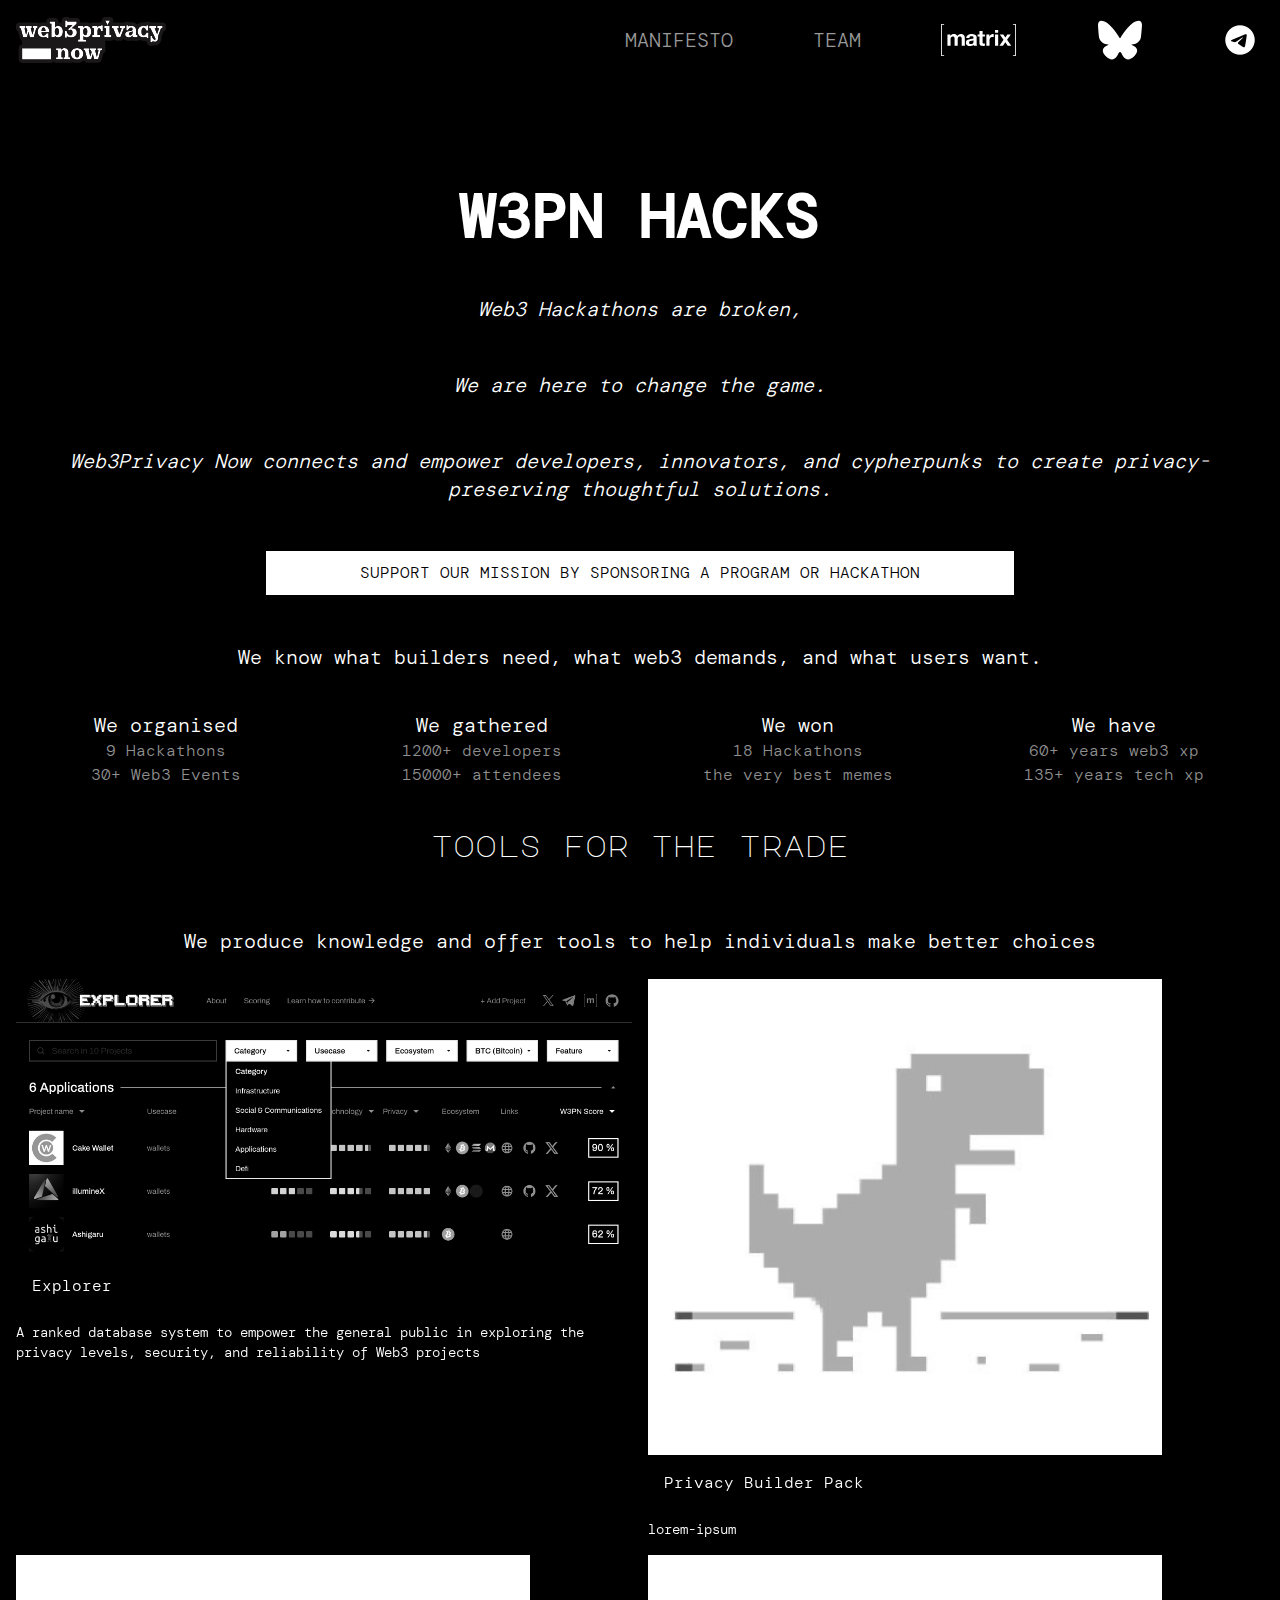
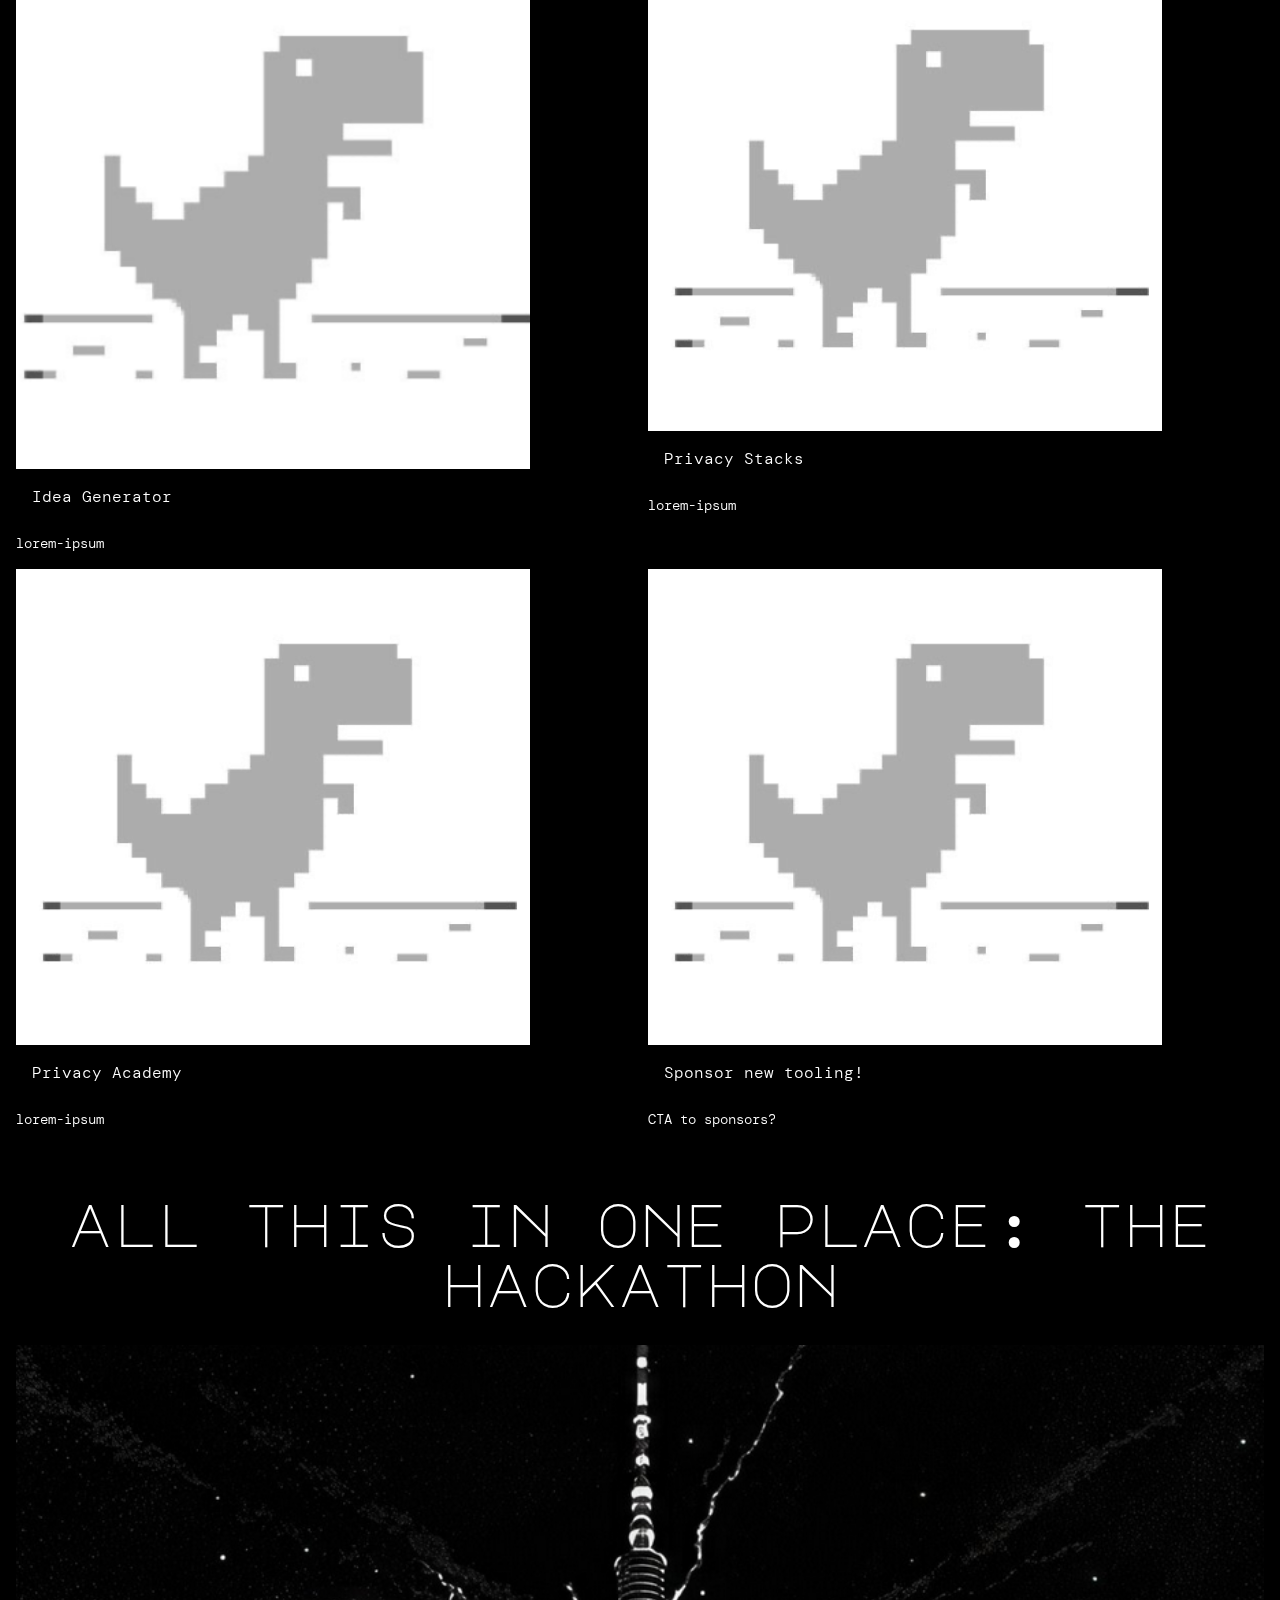
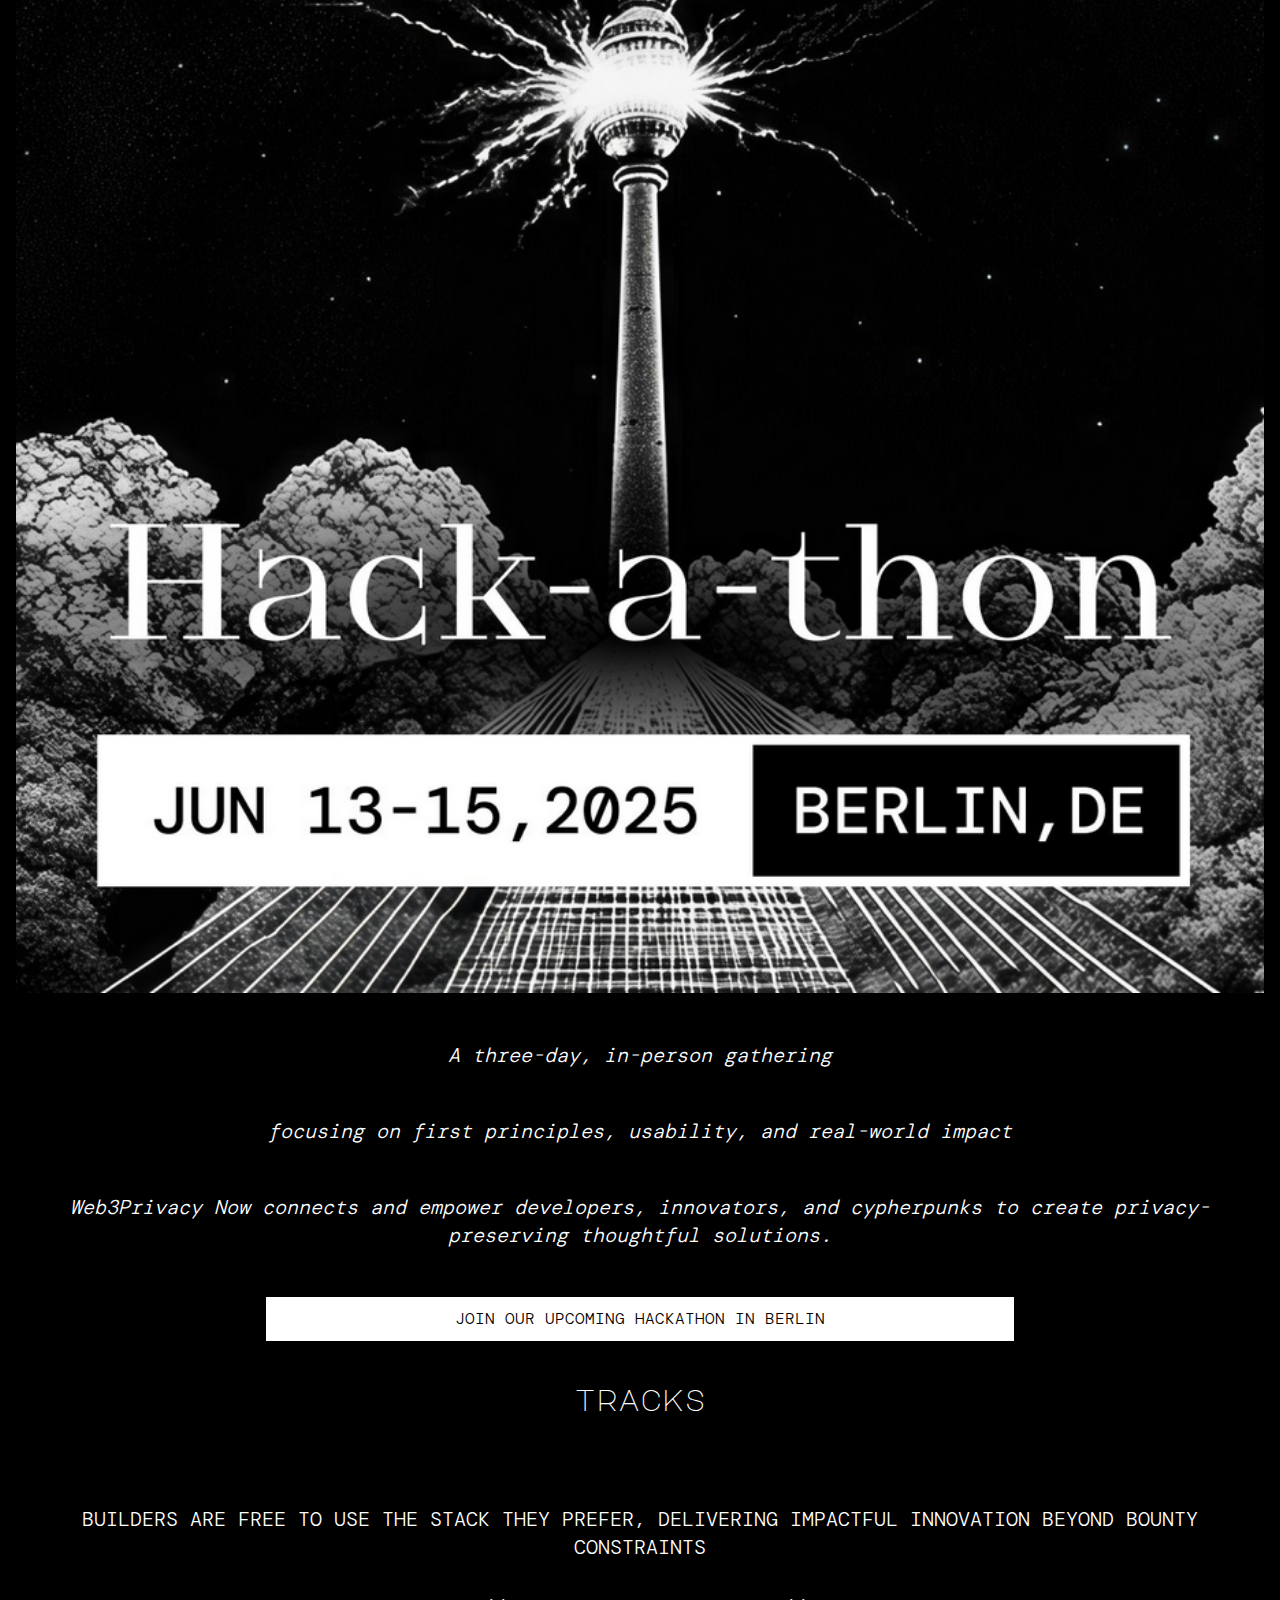
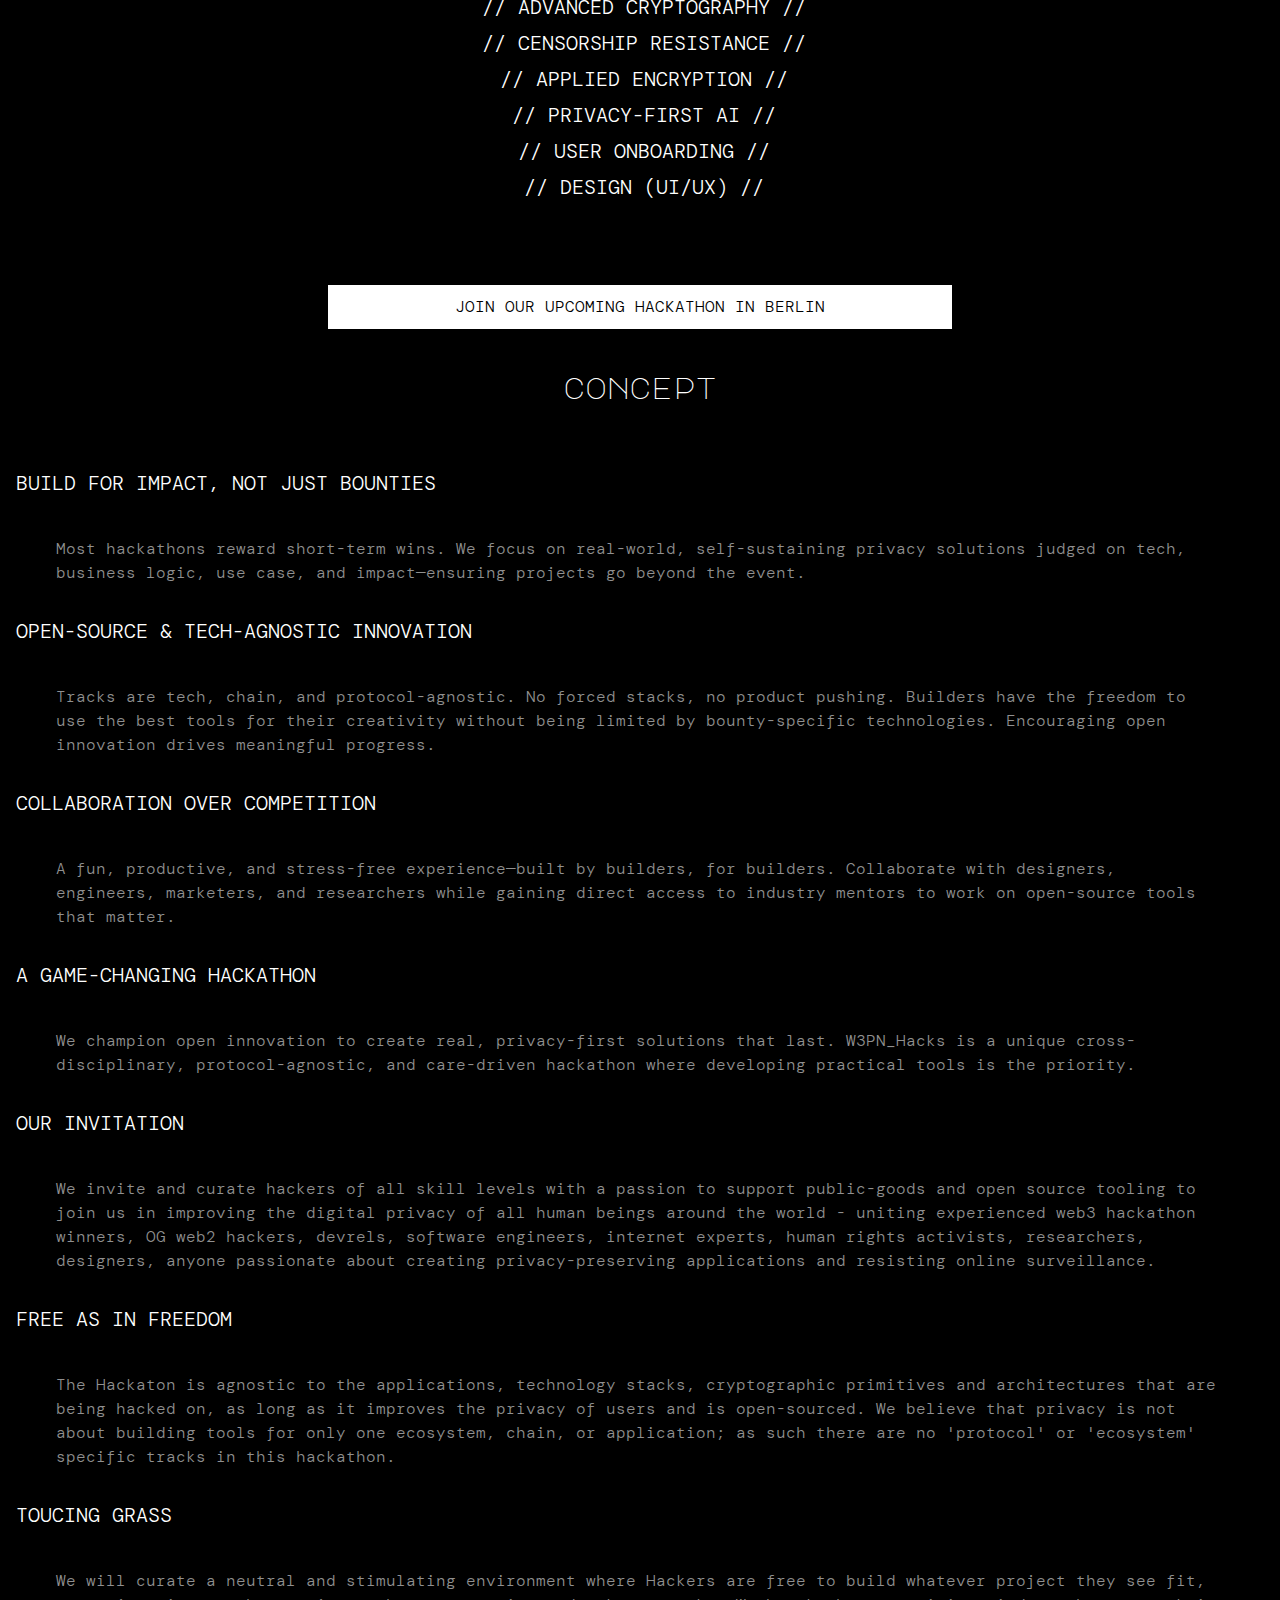
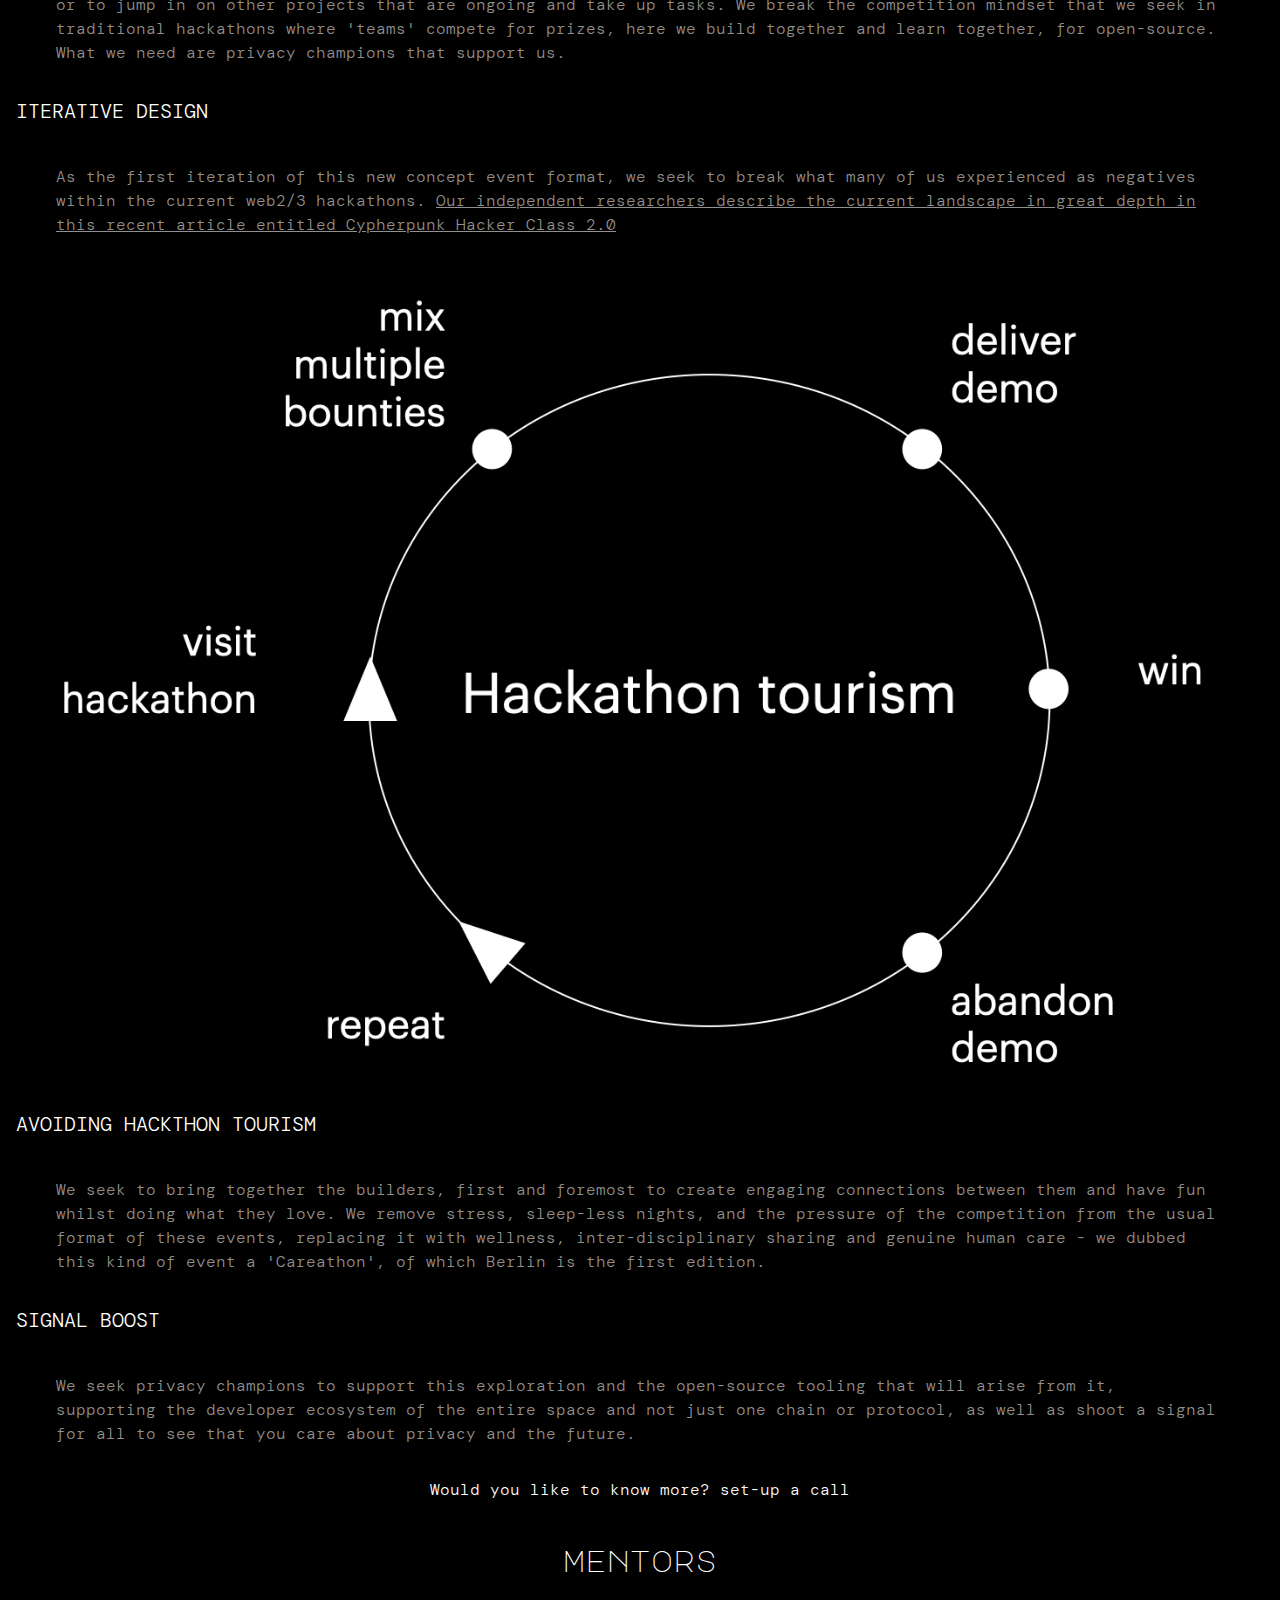
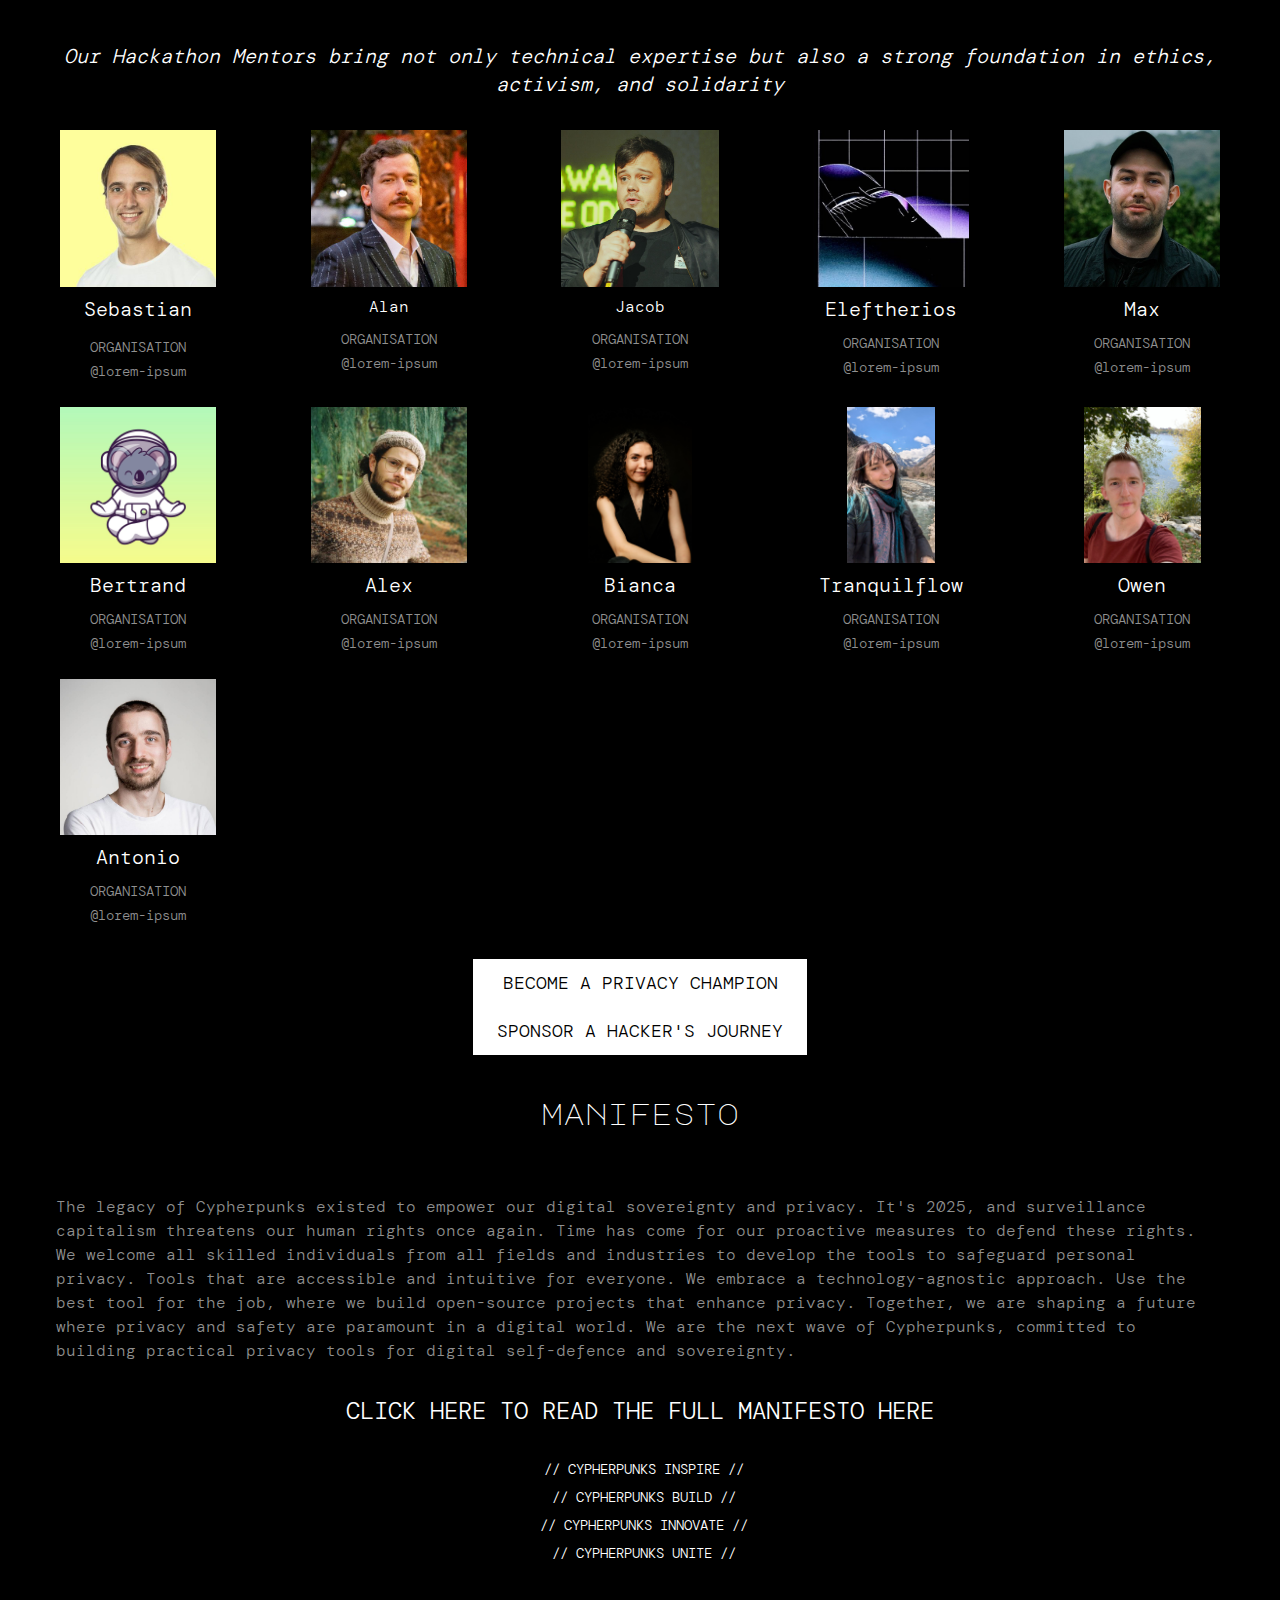
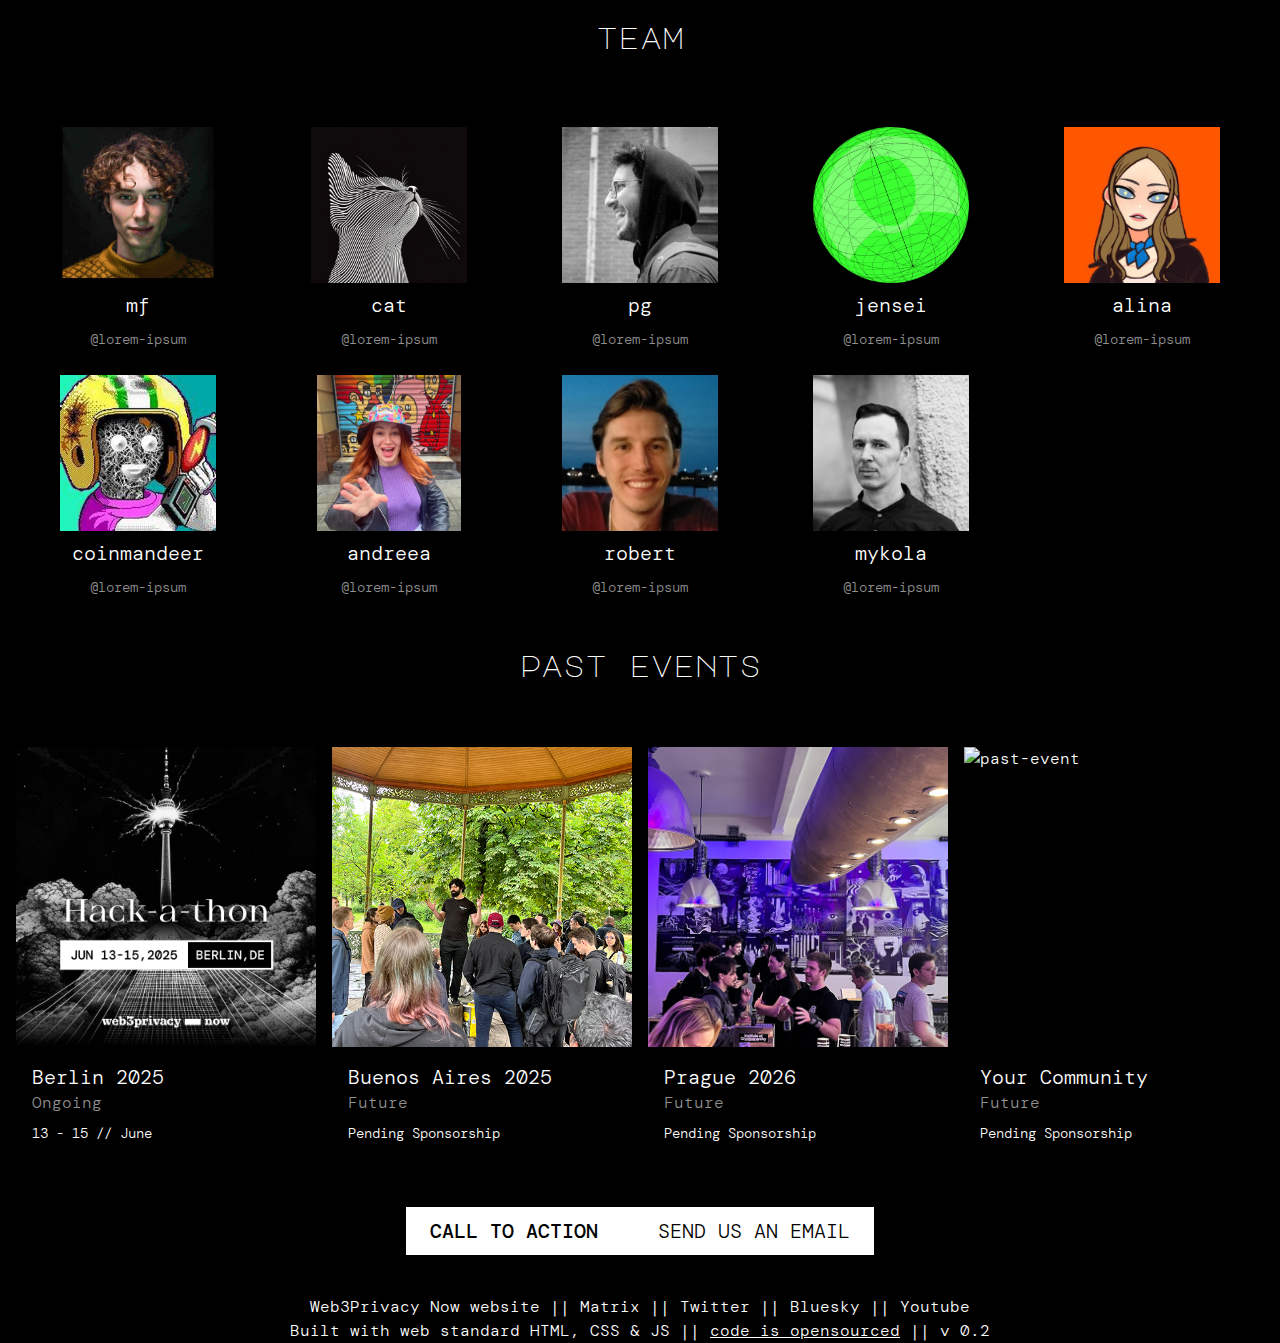
==== commit 2eaef24a: "Update index.html" ====
--- a/index.html
+++ b/index.html
@@ -94,7 +94,7 @@
               <p class="text-xl">We won</p>
               <div class="text-mild">
                 <p>18 Hackathons</p>
-                <p>having the very best memes</p>
+                <p>the very best memes</p>
               </div>
             </div>
               <div class="mx-auto">
@@ -194,8 +194,8 @@
               <div class="text-xl uppercase"><p>Toucing Grass</p></div>
               <div class="mx-auto px-10 mt-10 mb-8 text-mild"><p>We will curate a neutral and stimulating environment where Hackers are free to build whatever project they see fit, or to jump in on other projects that are ongoing and take up tasks. We break the competition mindset that we seek in traditional hackathons where 'teams' compete for prizes, here we build together and learn together, for open-source. What we need are privacy champions that support us.</p></div>
               <div class="text-xl uppercase"><p>Iterative Design</p></div>
-              <div class="mx-auto px-10 mt-10 mb-8 text-mild"><p>As the first iteration of this new concept event format, we seek to break what many of us experienced as negatives within the current web2/3 hackathons. <a href="https://mirror.xyz/0x0f1F3DAf416B74DB3DE55Eb4D7513a80F4841073/eX712tU88lqW8UDR3Bkh5Wt3NpuSJgPJq1OdtD2CJaY">Our independent researchers describe the current landscape in great depth in this recent article entitled Cypherpunk Hacker Class 2.0</a></p></div>
-              <img src="./img/hackathon-tourism.png" class="object-cover w-full" alt="hackathon-tourism">            
+              <div class="mx-auto px-10 mt-10 mb-8 text-mild"><p>As the first iteration of this new concept event format, we seek to break what many of us experienced as negatives within the current web2/3 hackathons. <a class="underline" href="https://mirror.xyz/0x0f1F3DAf416B74DB3DE55Eb4D7513a80F4841073/eX712tU88lqW8UDR3Bkh5Wt3NpuSJgPJq1OdtD2CJaY">Our independent researchers describe the current landscape in great depth in this recent article entitled Cypherpunk Hacker Class 2.0</a></p></div>
+              <img src="./img/hackathon-tourism.png" class="w-full" alt="hackathon-tourism">            
               <div class="text-xl uppercase"><p>Avoiding Hackthon Tourism</p></div>
               <div class="mx-auto px-10 mt-10 mb-8 text-mild"><p>We seek to bring together the builders, first and foremost to create engaging connections between them and have fun whilst doing what they love. We remove stress, sleep-less nights, and the pressure of the competition from the usual format of these events, replacing it with wellness, inter-disciplinary sharing and genuine human care - we dubbed this kind of event a 'Careathon', of which Berlin is the first edition.</p></div>
               <div class="text-xl uppercase"><p>Signal Boost</p></div>
@@ -358,39 +358,39 @@
                         <div><img src="./img/berlin.jpg" class="aspect-square object-cover w-full" alt="past-event"></div>
                         <div class="pb-4 px-4">
                           <div class="mt-4 text-xl">Berlin 2025</div>
-                          <div class="text-mild"><a href="https://twitter.com/lorem-ipsum" class="hover:underline" target="_blank">@lorem-ipsum</a></div>
+                          <div class="text-mild"><a href="https://hackathon.web3privacy.info" class="hover:underline" target="_blank">Ongoing</a></div>
                           <div class="mt-2 text-sm markdown-basic">
-                            <p>lorem-ipsum</p>
+                            <p>13 - 15 // June</p>
                           </div>
                         </div>
                       </div>
                      <div class="hover:bg-white hover:text-black border border-white/30">
-                        <div><img src="./img/lorem-ipsum.png" class="aspect-square object-cover w-full" alt="past-event"></div>
+                        <div><img src="./img/placeholder-event-1.png" class="aspect-square object-cover w-full" alt="past-event"></div>
                         <div class="pb-4 px-4">
-                          <div class="mt-4 text-xl">Hackathon 2</div>
-                          <div class="text-mild"><a href="https://twitter.com/lorem-ipsum" class="hover:underline" target="_blank">@lorem-ipsum</a></div>
+                          <div class="mt-4 text-xl">Buenos Aires 2025</div>
+                          <div class="text-mild"><a href="https://x.com/web3privacy" class="hover:underline" target="_blank">Future</a></div>
                           <div class="mt-2 text-sm markdown-basic">
-                            <p>lorem-ipsum</p>
+                            <p>Pending Sponsorship</p>
                           </div>
                         </div>
                       </div>
                      <div class="hover:bg-white hover:text-black border border-white/30">
-                        <div><img src="./img/lorem-ipsum.png" class="aspect-square object-cover w-full" alt="past-event"></div>
+                        <div><img src="./img/placeholder-event-2.png" class="aspect-square object-cover w-full" alt="past-event"></div>
                         <div class="pb-4 px-4">
-                          <div class="mt-4 text-xl">hackathon 3</div>
-                          <div class="text-mild"><a href="https://twitter.com/lorem-ipsum" class="hover:underline" target="_blank">@lorem-ipsum</a></div>
+                          <div class="mt-4 text-xl">Prague 2026</div>
+                          <div class="text-mild"><a href="https://x.com/web3privacy" class="hover:underline" target="_blank">Future</a></div>
                           <div class="mt-2 text-sm markdown-basic">
-                            <p>lorem-ipsum</p>
+                            <p>Pending Sponsorship</p>
                           </div>
                         </div>
                       </div>
                      <div class="hover:bg-white hover:text-black border border-white/30">
-                        <div><img src="./img/lorem-ipsum.png" class="aspect-square object-cover w-full" alt="past-event"></div>
+                        <div><img src="./img/placeholder-event-3.png" class="aspect-square object-cover w-full" alt="past-event"></div>
                         <div class="pb-4 px-4">
-                          <div class="mt-4 text-xl">hackthon 4</div>
-                          <div class="text-mild"><a href="https://twitter.com/lorem-ipsum" class="hover:underline" target="_blank">@lorem-ipsum</a></div>
+                          <div class="mt-4 text-xl">Your Community</div>
+                          <div class="text-mild"><a href="https://x.com/web3privacy" class="hover:underline" target="_blank">Future</a></div>
                           <div class="mt-2 text-sm markdown-basic">
-                            <p>lorem-ipsum</p>
+                            <p>Pending Sponsorship</p>
                           </div>
                         </div>
                       </div>  
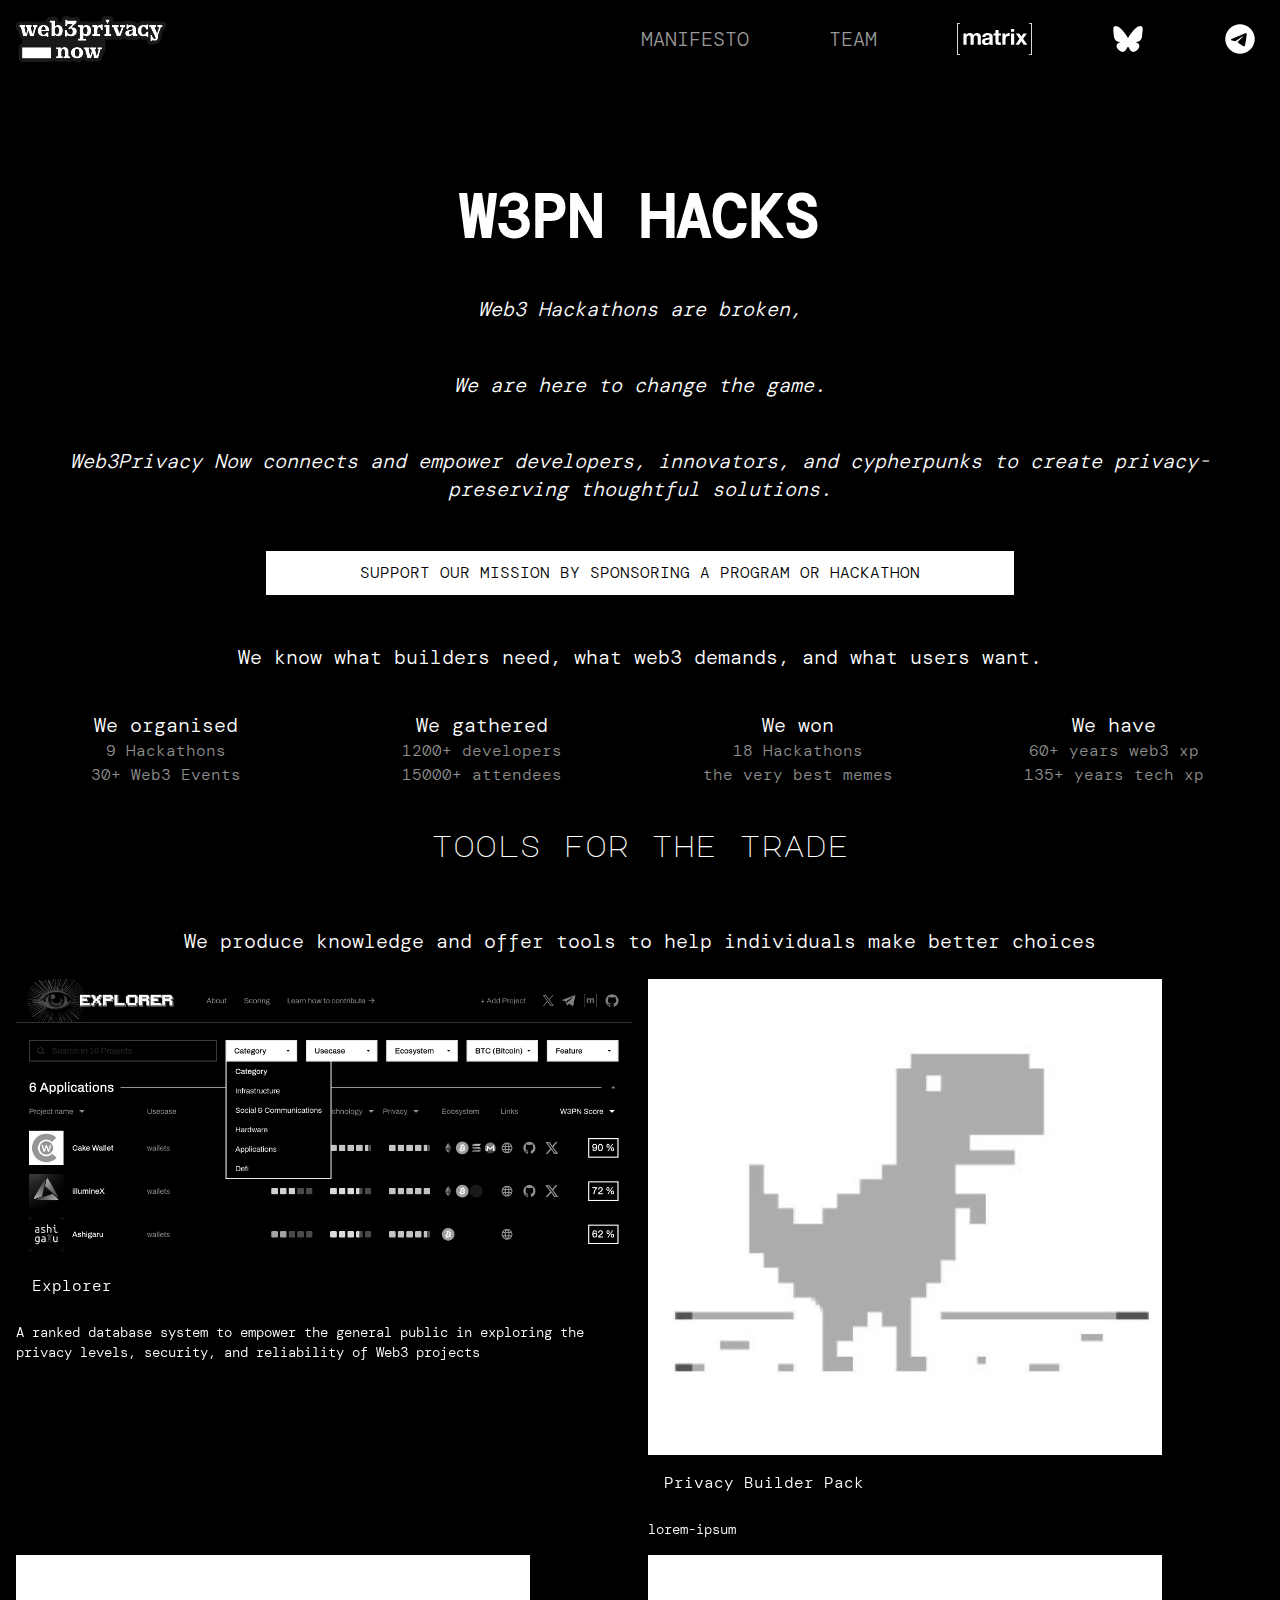
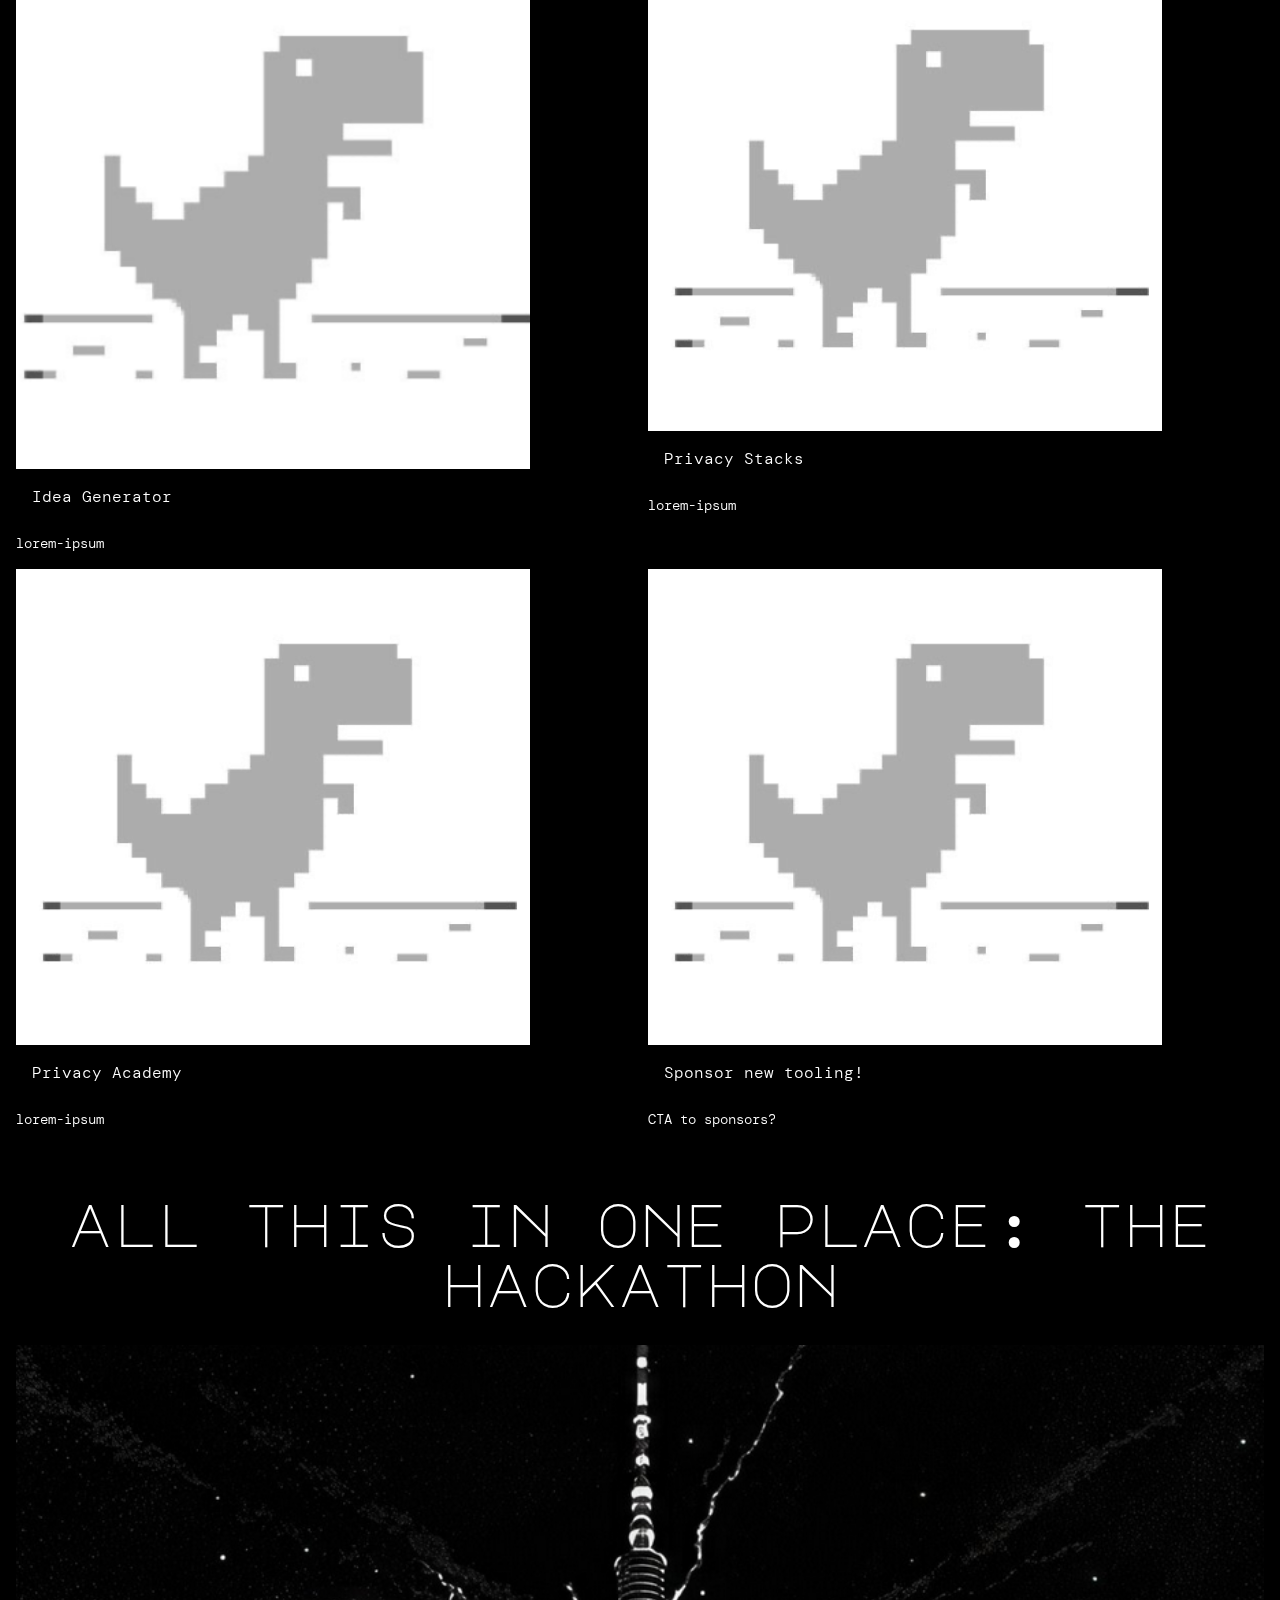
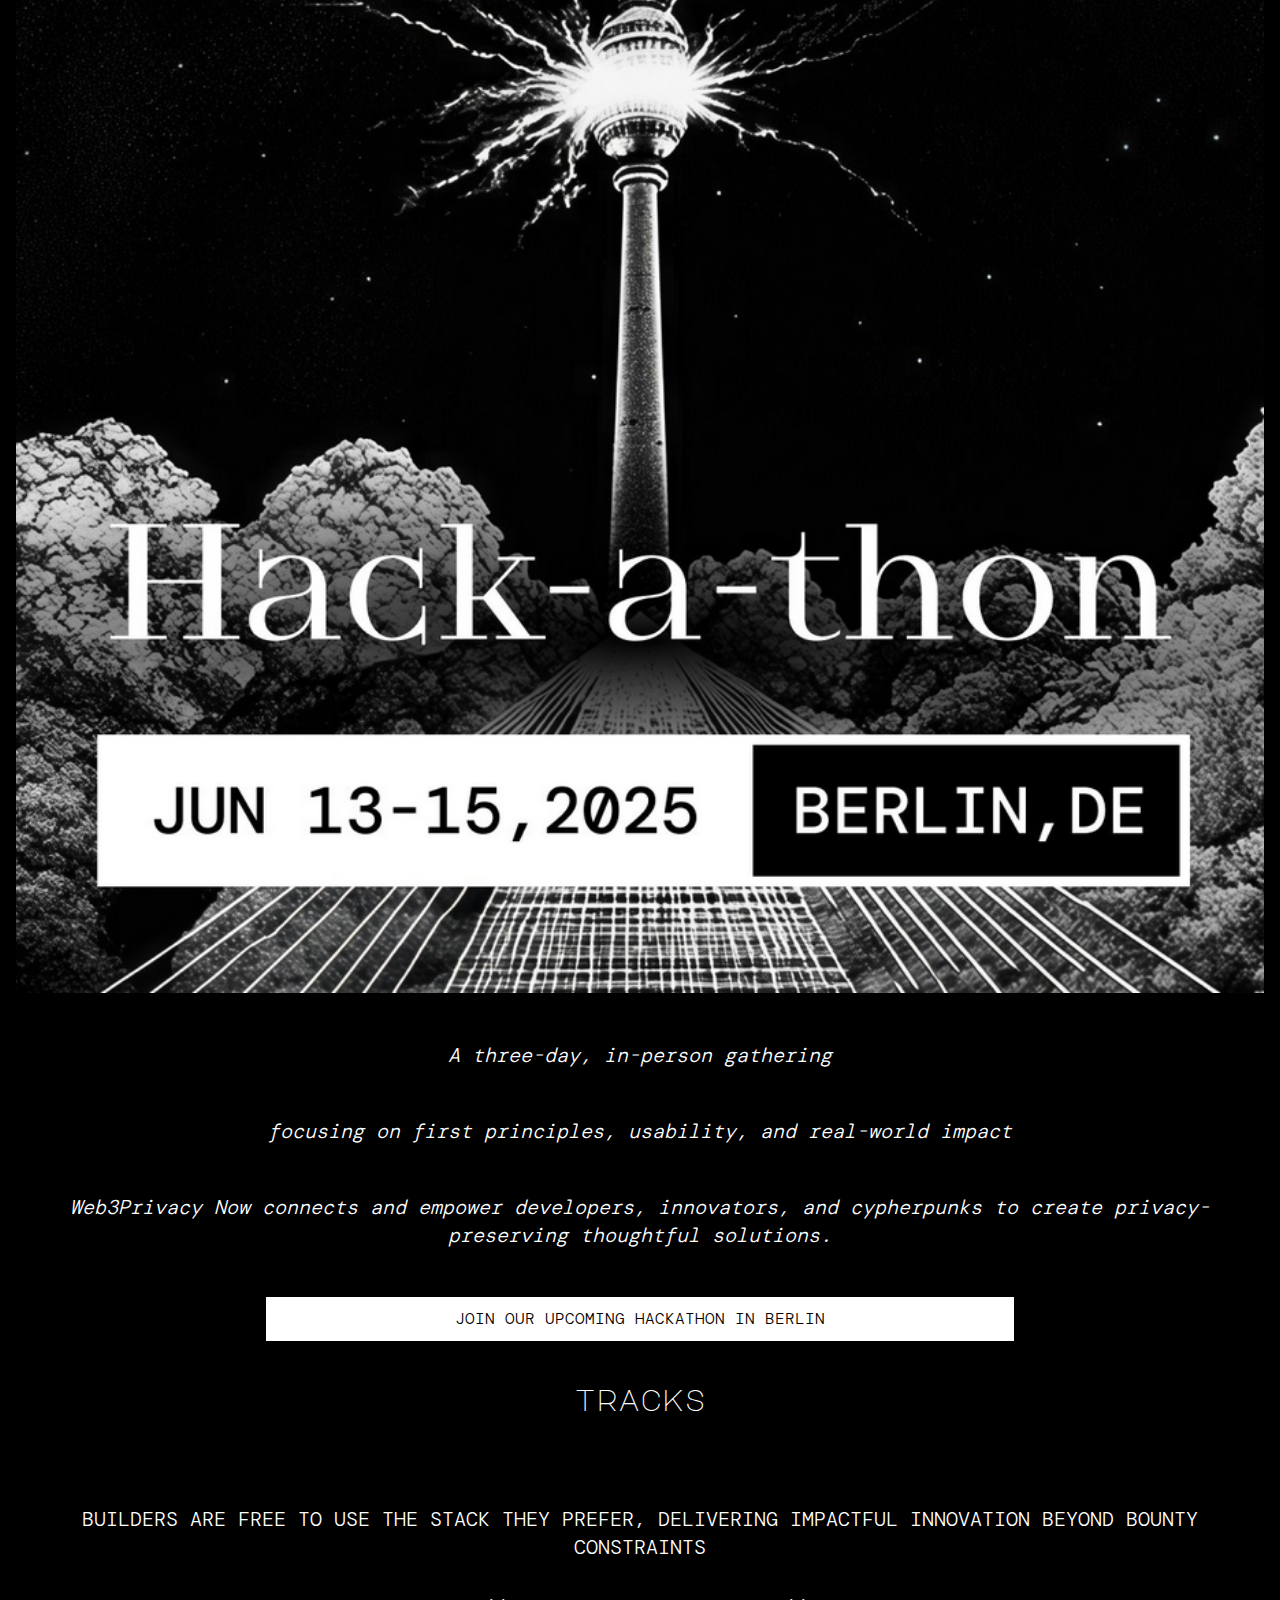
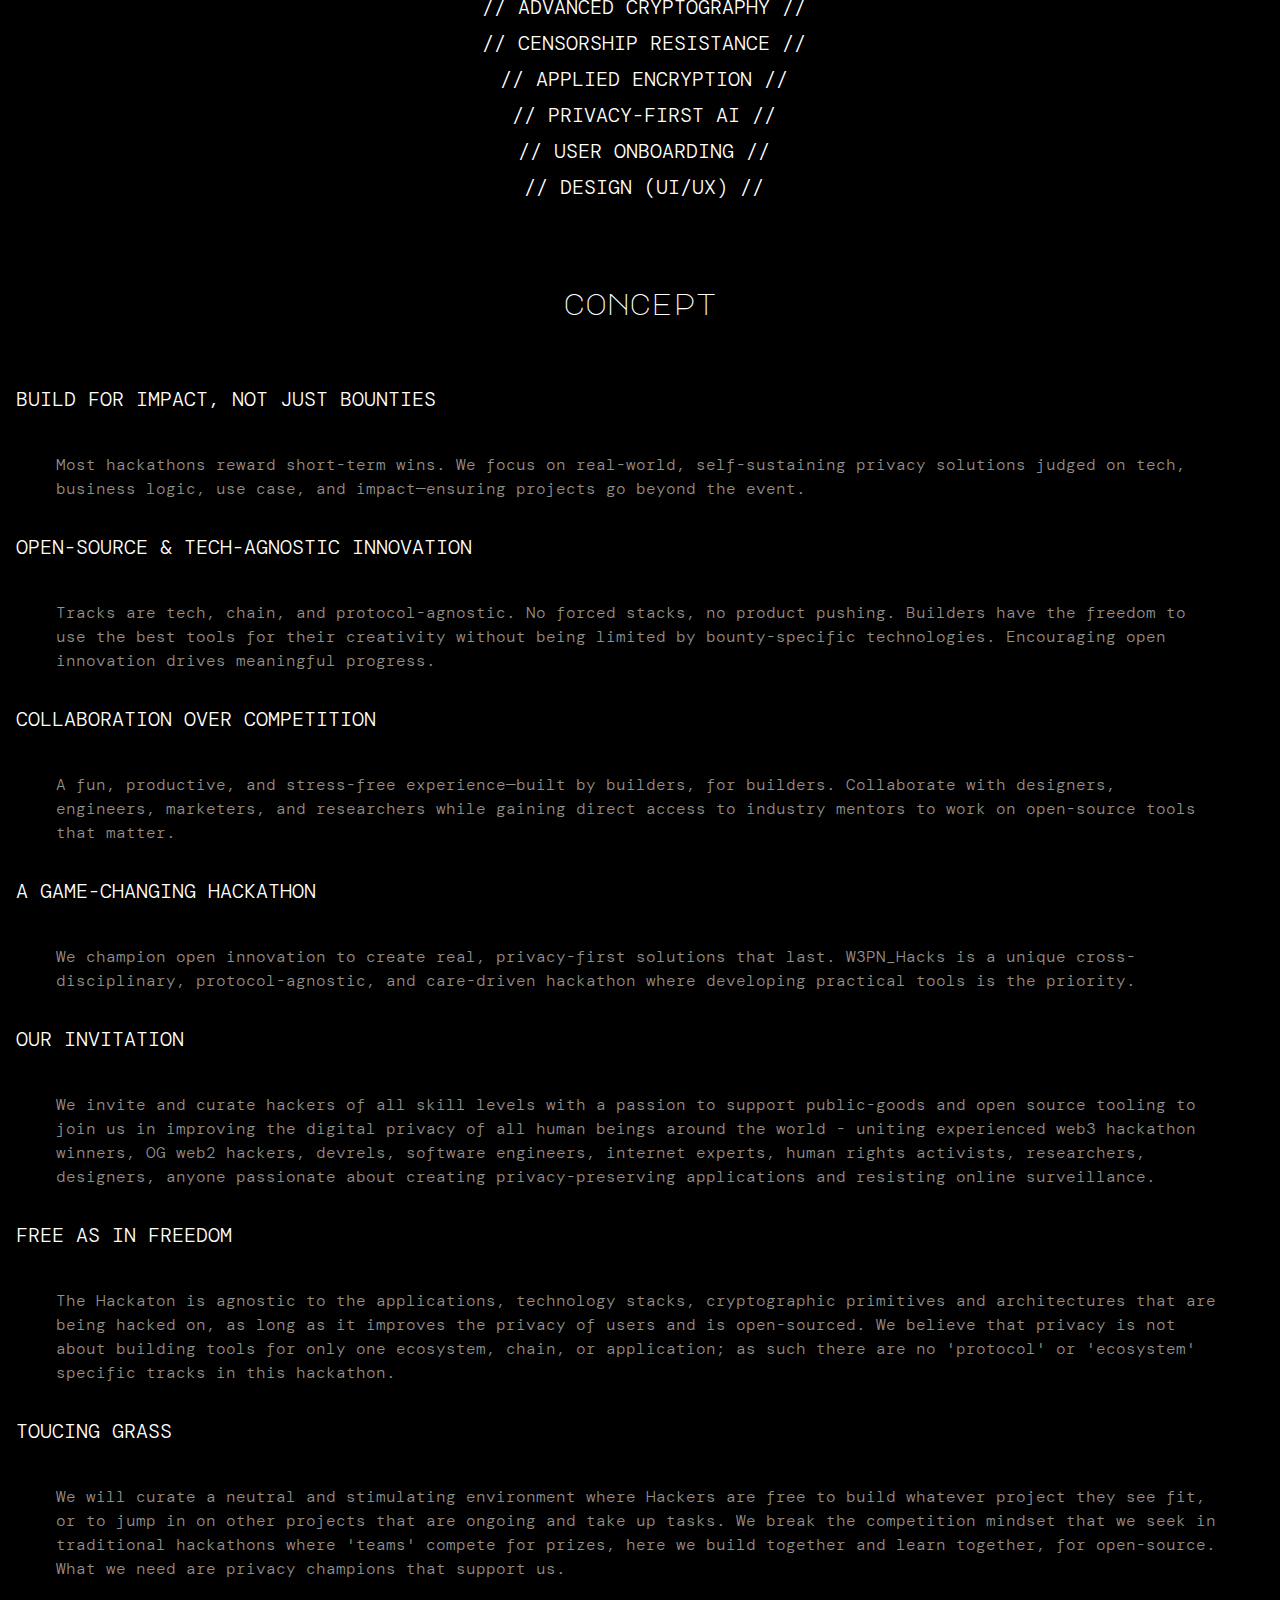
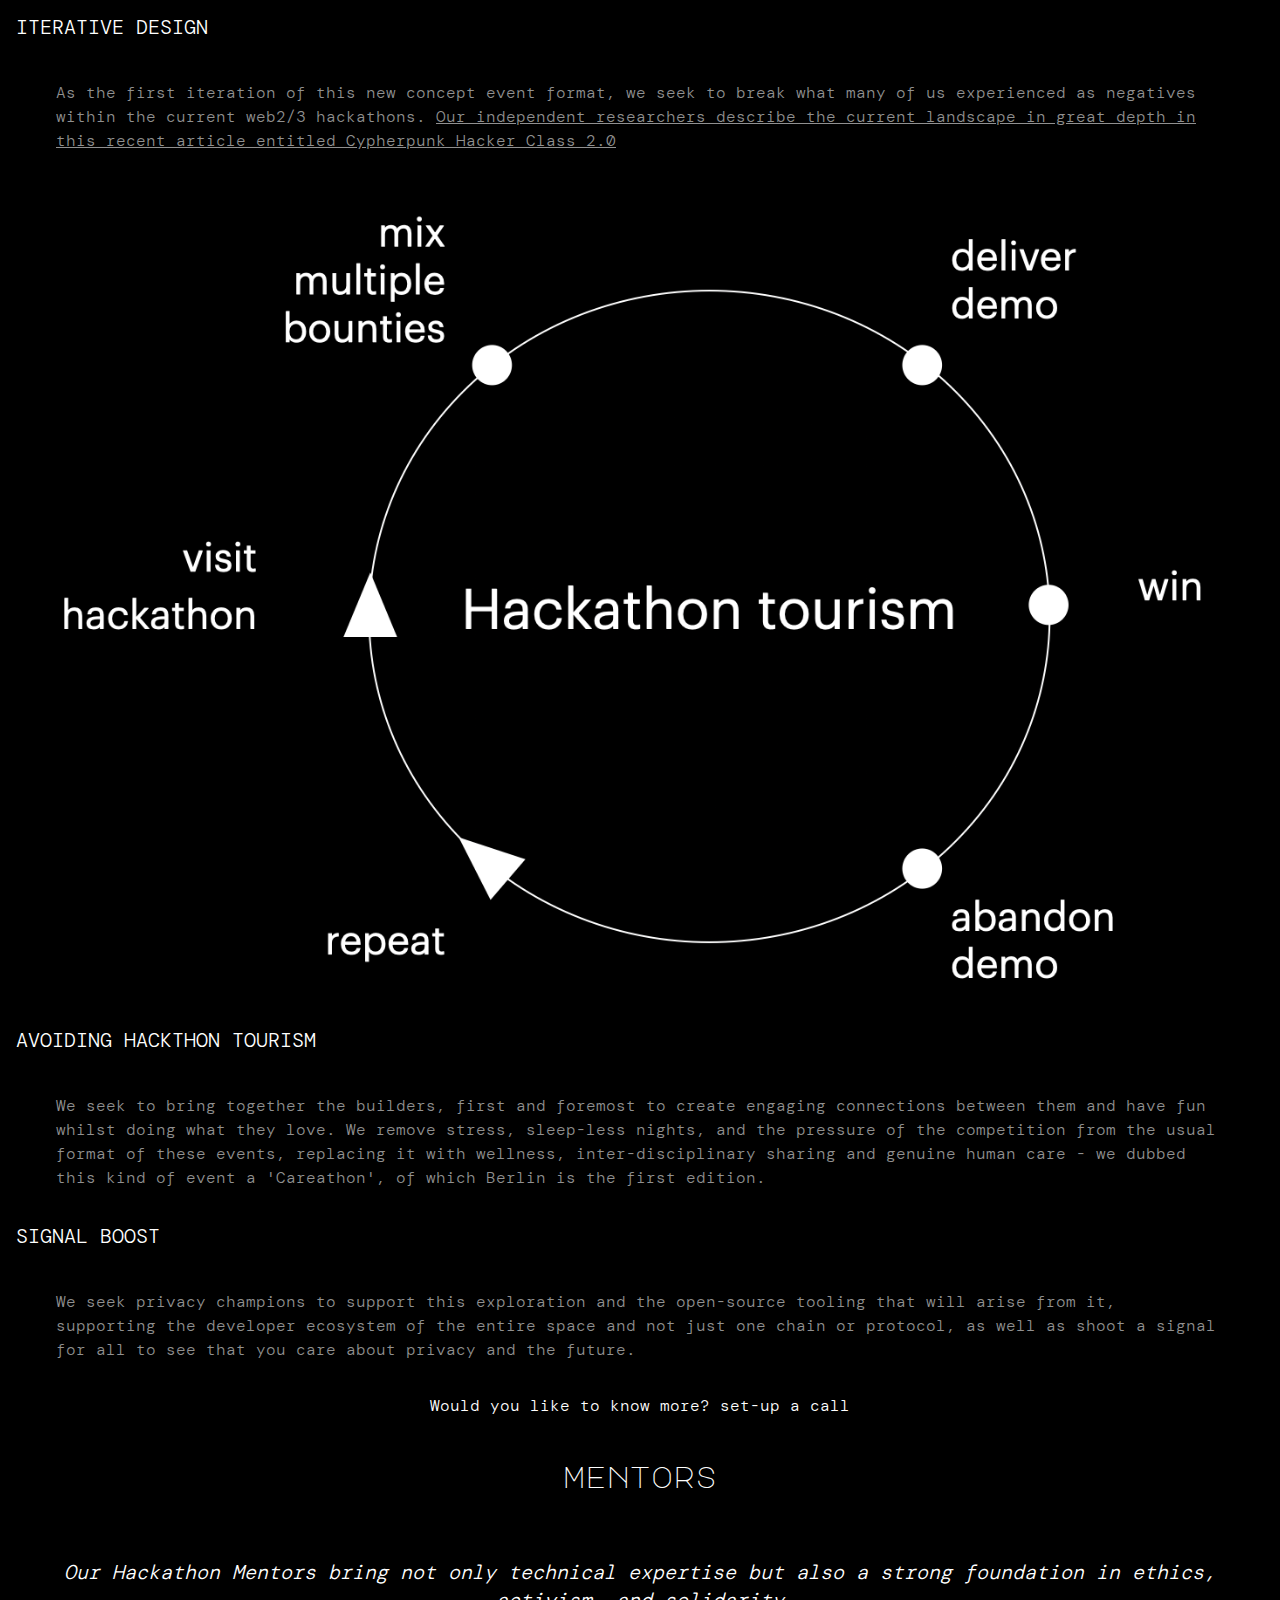
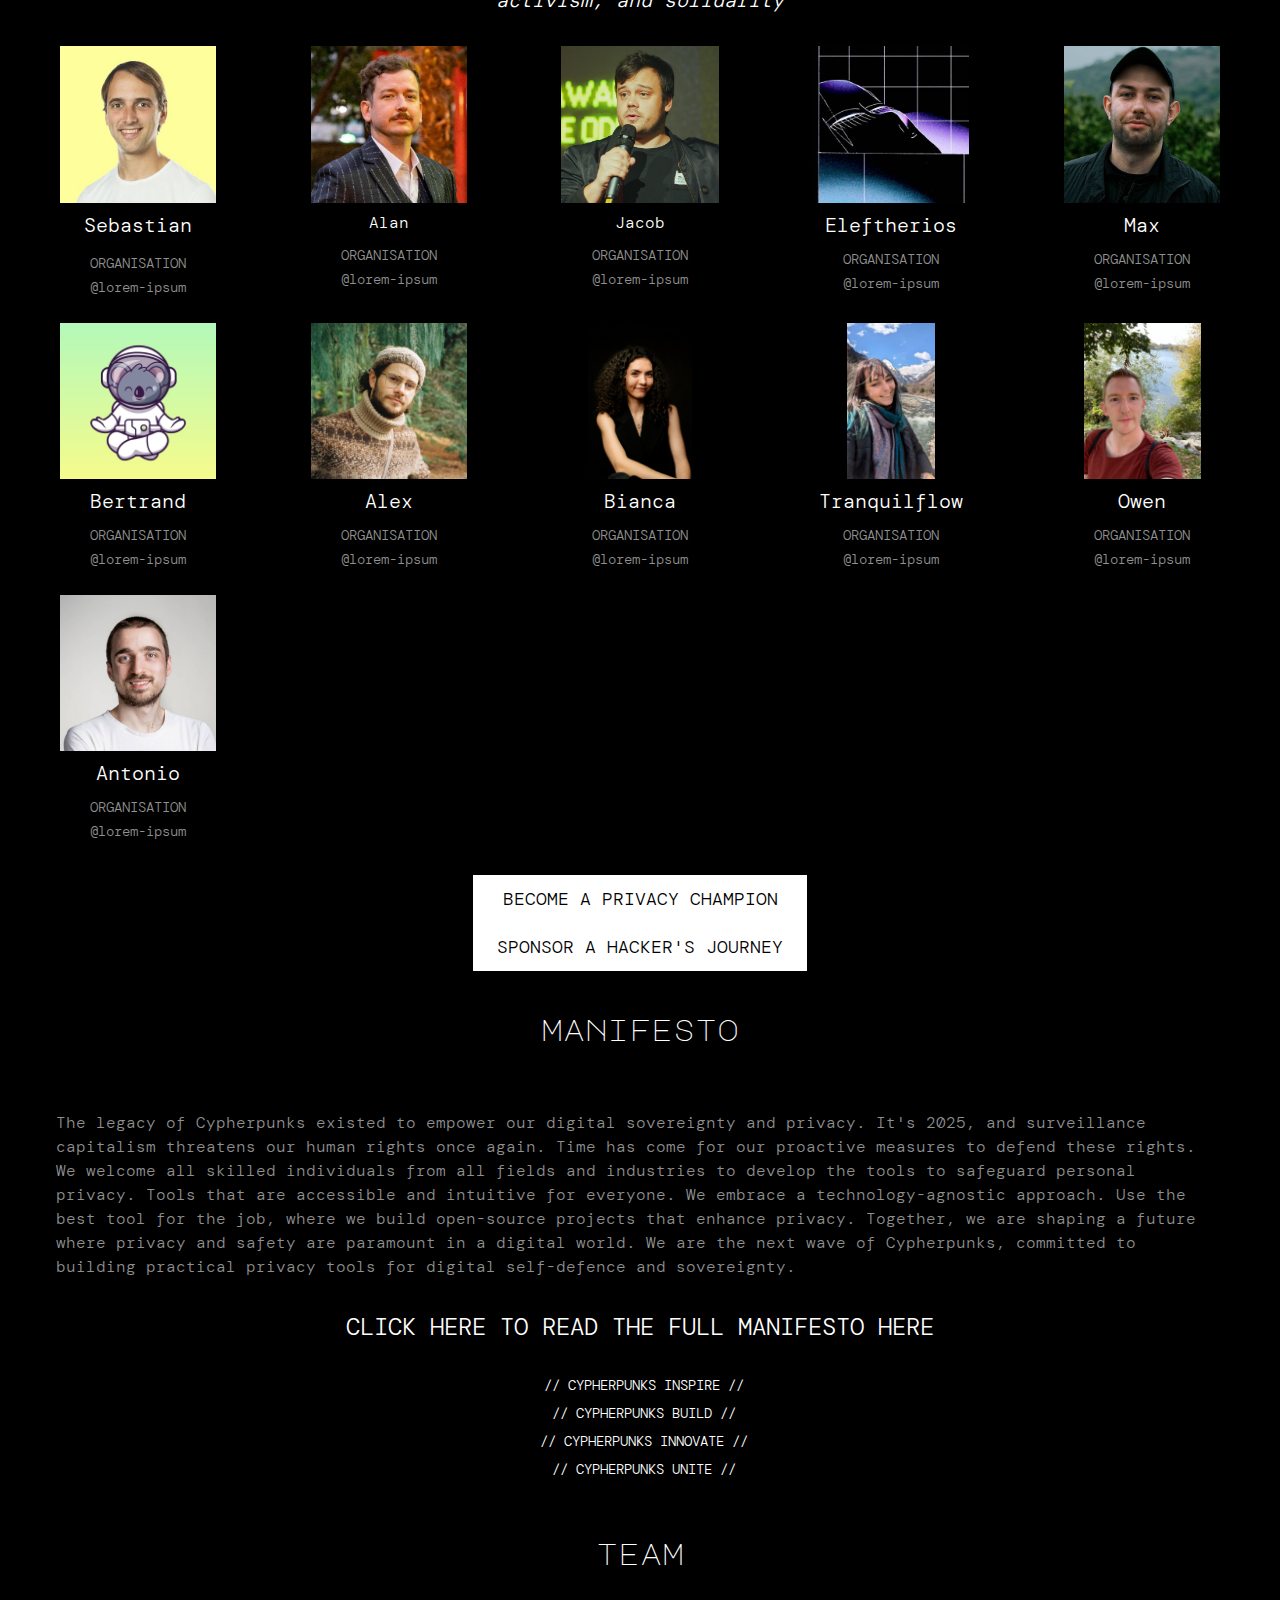
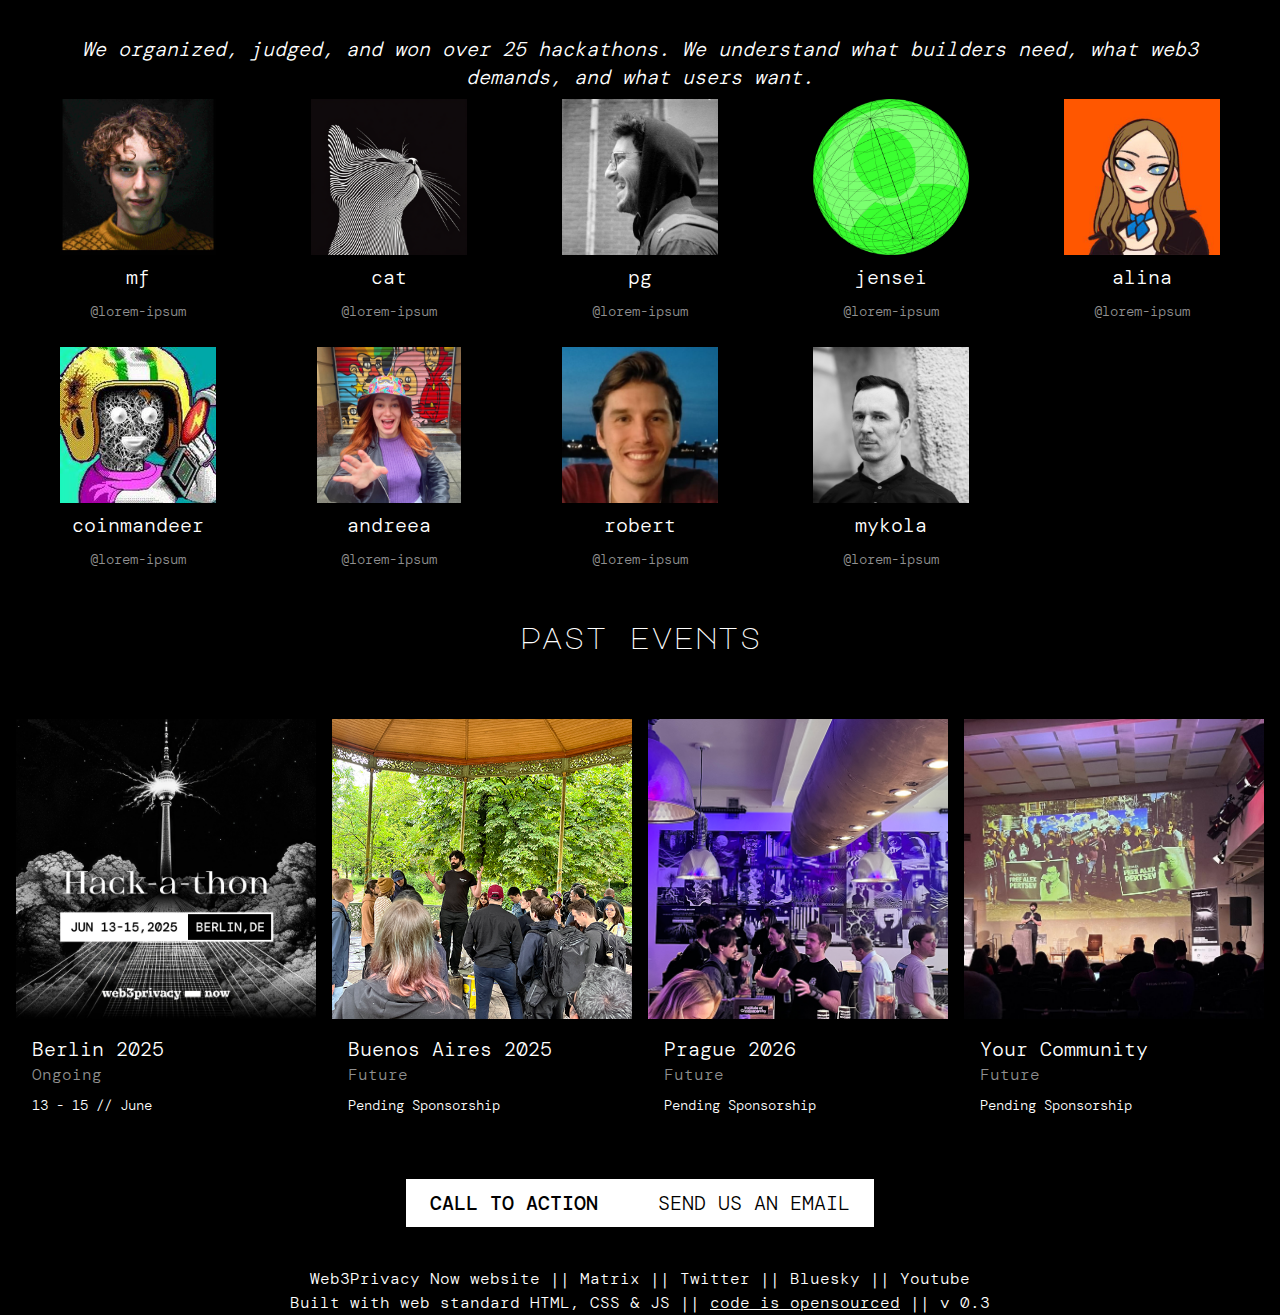
==== commit 41e84c53: "Adding text in team section, fixing duplicate CTA button" ====
--- a/index.html
+++ b/index.html
@@ -171,11 +171,6 @@
                     </ul>
                   </div>
                 </div>  
-              <div class="mt-12 bg-white text-black text-center uppercase" style="margin-left: 25%;margin-right: 25%;">
-                  <div class="px-6 py-2.5">
-                    <span><a href="https://hackathon.web3privacy.info">Join our upcoming Hackathon in Berlin</a></span>
-                   </div>
-                </div>
               </div>
           <div id="concept" class="bg-black text-white px-4">
               <div class="section-header">Concept</div>
@@ -301,7 +296,8 @@
                 </div>
             </div>
         <div id="team" class="mt-10 bg-black text-white px-4">
-             <div class="section-header">TEAM</div>
+          <div class="section-header">TEAM</div>
+            <div class="mt-12 text-xl mx-4 text-center"><p class="italic">We organized, judged, and won over 25 hackathons. We understand what builders need, what web3 demands, and what users want.</p></div>
               <div class="grid grid-cols-5 md:grid-cols-5 lg:grid-cols-5 xl:grid-cols-5 gap-2 mb-6">
                 <div class="partner-item text-center items-center p-2">
                   <div><img src="./img/mf.jpeg" alt="team" class="partner-img aspect-[16/11] w-full h-full object-contain p-0"></div>
@@ -385,7 +381,7 @@
                         </div>
                       </div>
                      <div class="hover:bg-white hover:text-black border border-white/30">
-                        <div><img src="./img/placeholder-event-3.png" class="aspect-square object-cover w-full" alt="past-event"></div>
+                        <div><img src="./img/placeholder-event-3.jpeg" class="aspect-square object-cover w-full" alt="past-event"></div>
                         <div class="pb-4 px-4">
                           <div class="mt-4 text-xl">Your Community</div>
                           <div class="text-mild"><a href="https://x.com/web3privacy" class="hover:underline" target="_blank">Future</a></div>
@@ -408,7 +404,7 @@
  <footer>
         <div class="text-center text-white middle-pane-big pt-10 mx-auto font-mono2">
             <p><a href="https://web3privacy.info" class="external text-md no-underline hover:underline" target="_blank">Web3Privacy Now website |</a><a href="https://matrix.to/#/#web3privacy:gwei.cz" class="external text-md no-underline hover:underline" target="_blank">| Matrix |</a><a href="https://twitter.com/web3privacy" class="text-md no-underline hover:underline external" target="_blank">| Twitter |</a><a href="https://staging.bsky.app/profile/web3privacy.info" class="external text-md no-underline hover:underline" target="_blank">| Bluesky |</a><a href="https://www.youtube.com/@Web3PrivacyNow" class="external text-md no-underline hover:underline" target="_blank">| Youtube</a></p>
-            <p>Built with web standard HTML, CSS & JS || <a href="https://github.com/web3privacy/hack_web">code is opensourced</a> || v 0.2</p>
+            <p>Built with web standard HTML, CSS & JS || <a href="https://github.com/web3privacy/hack_web">code is opensourced</a> || v 0.3</p>
           </div>
    </footer>
   </body>
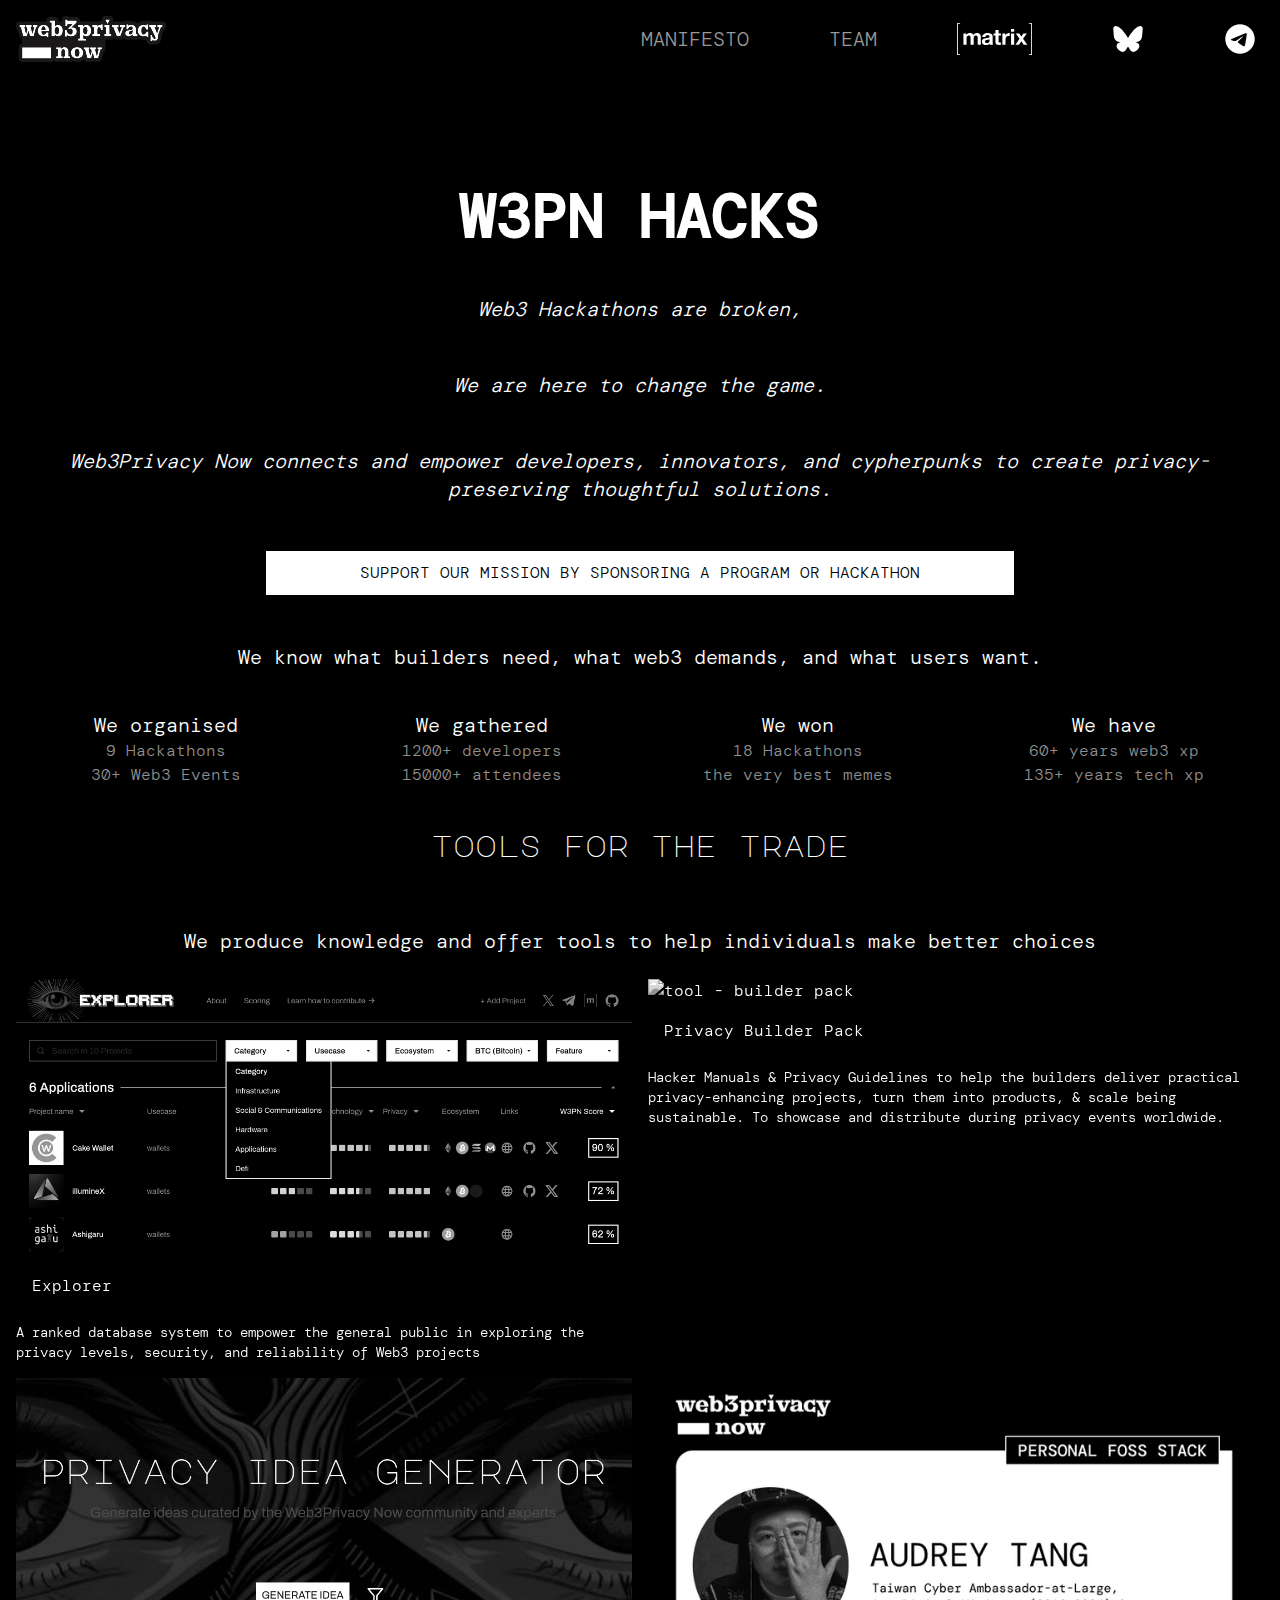
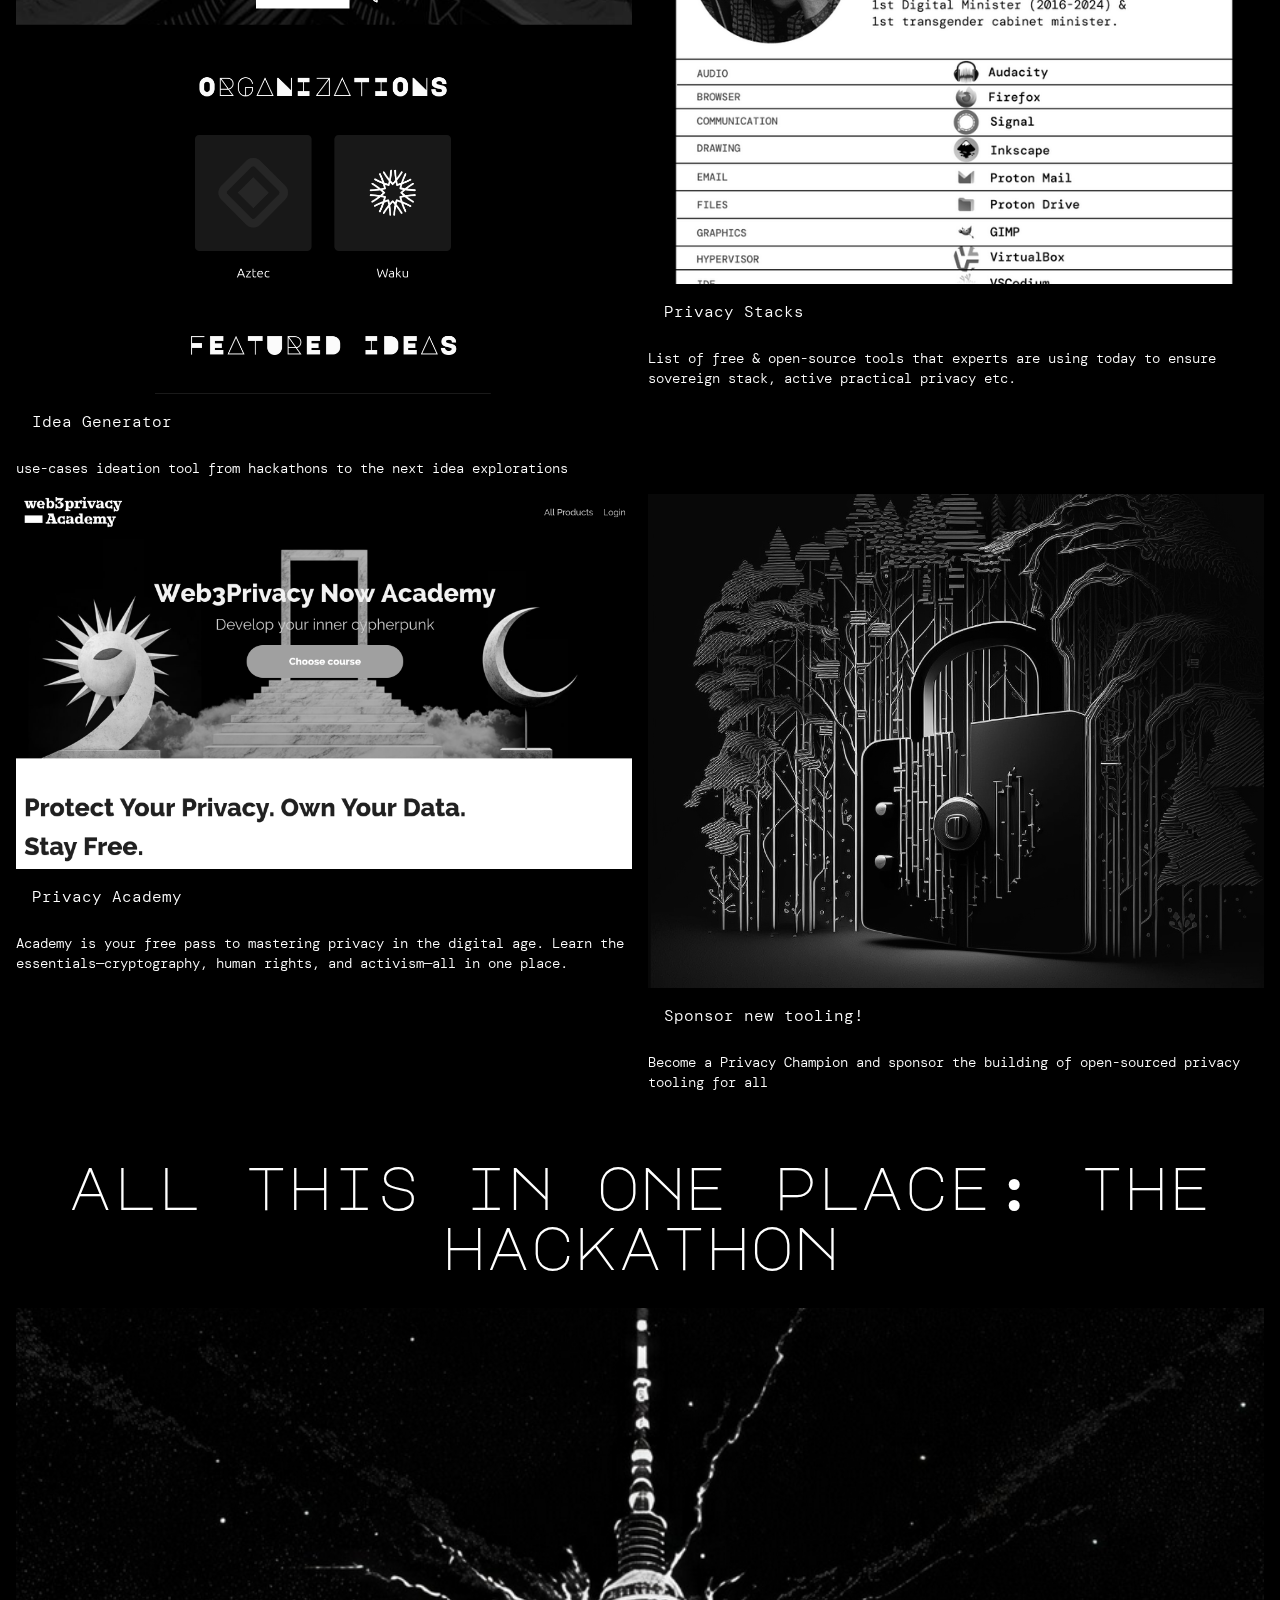
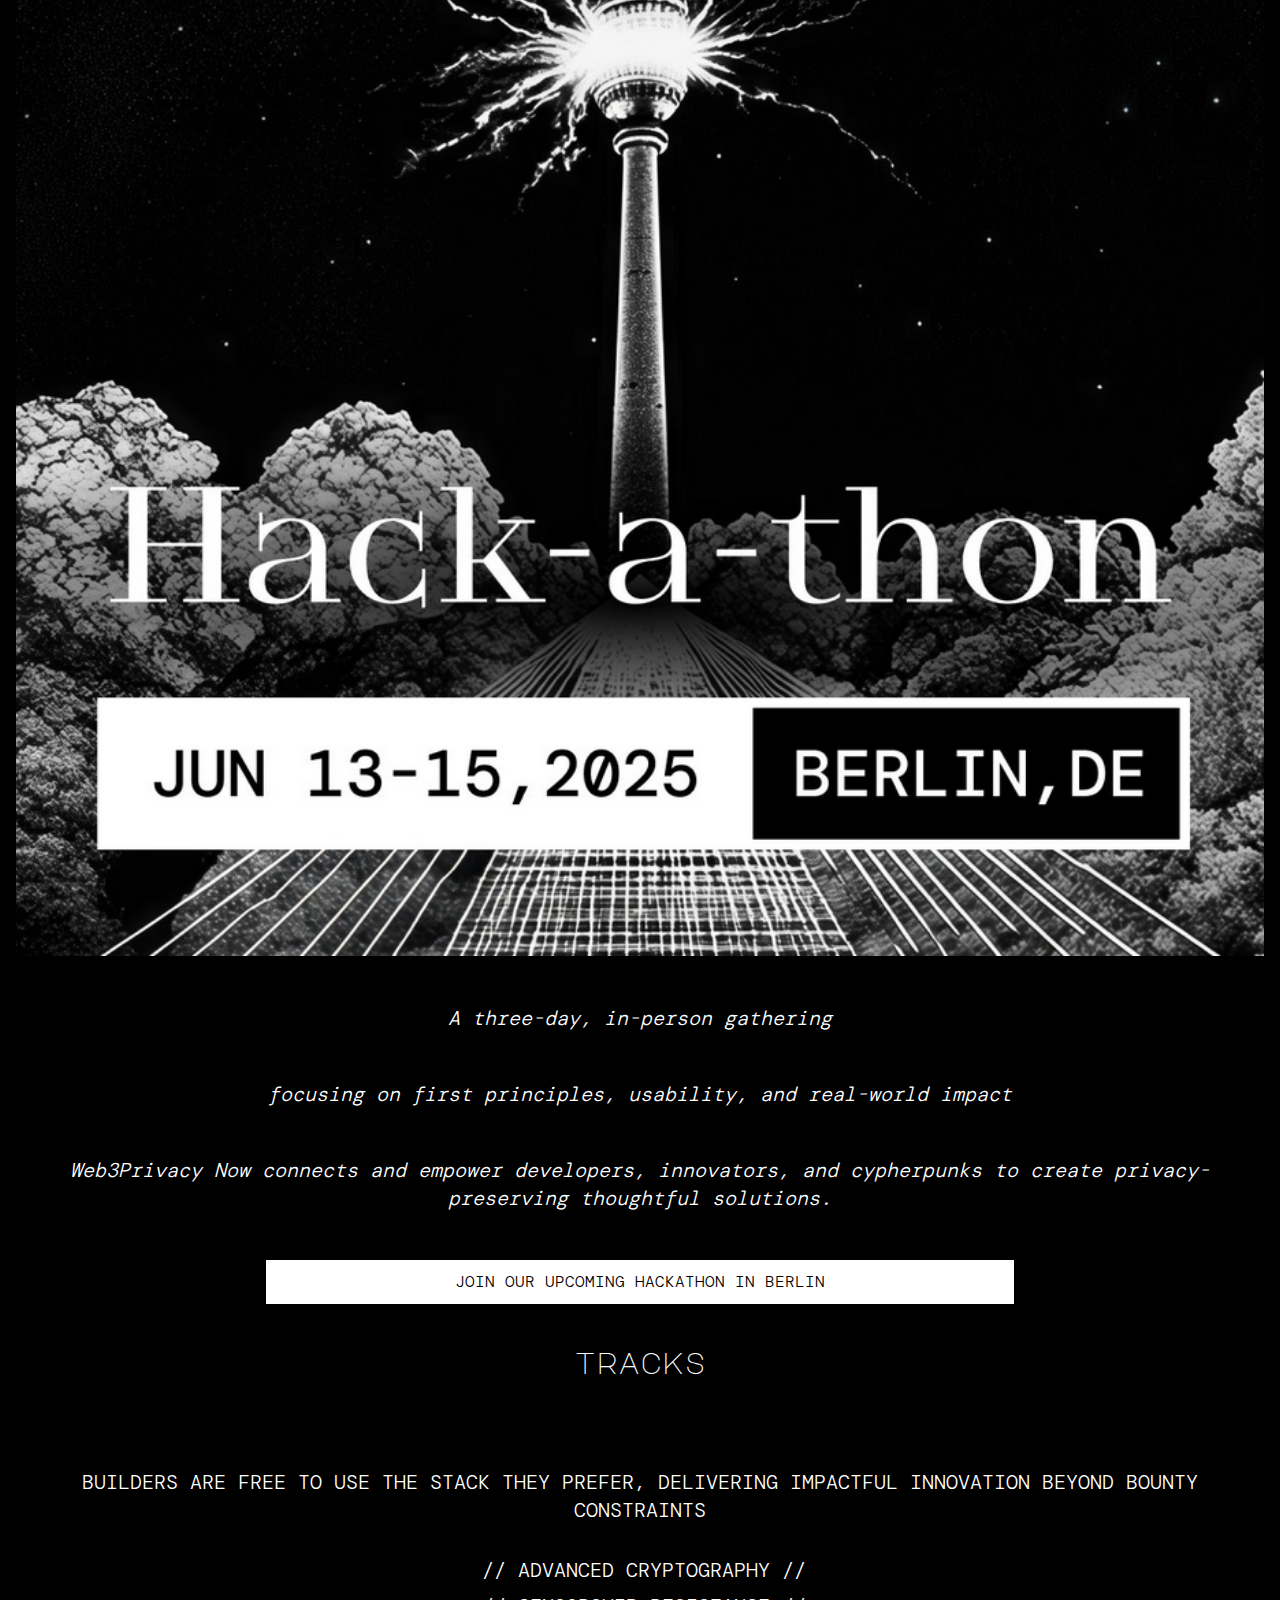
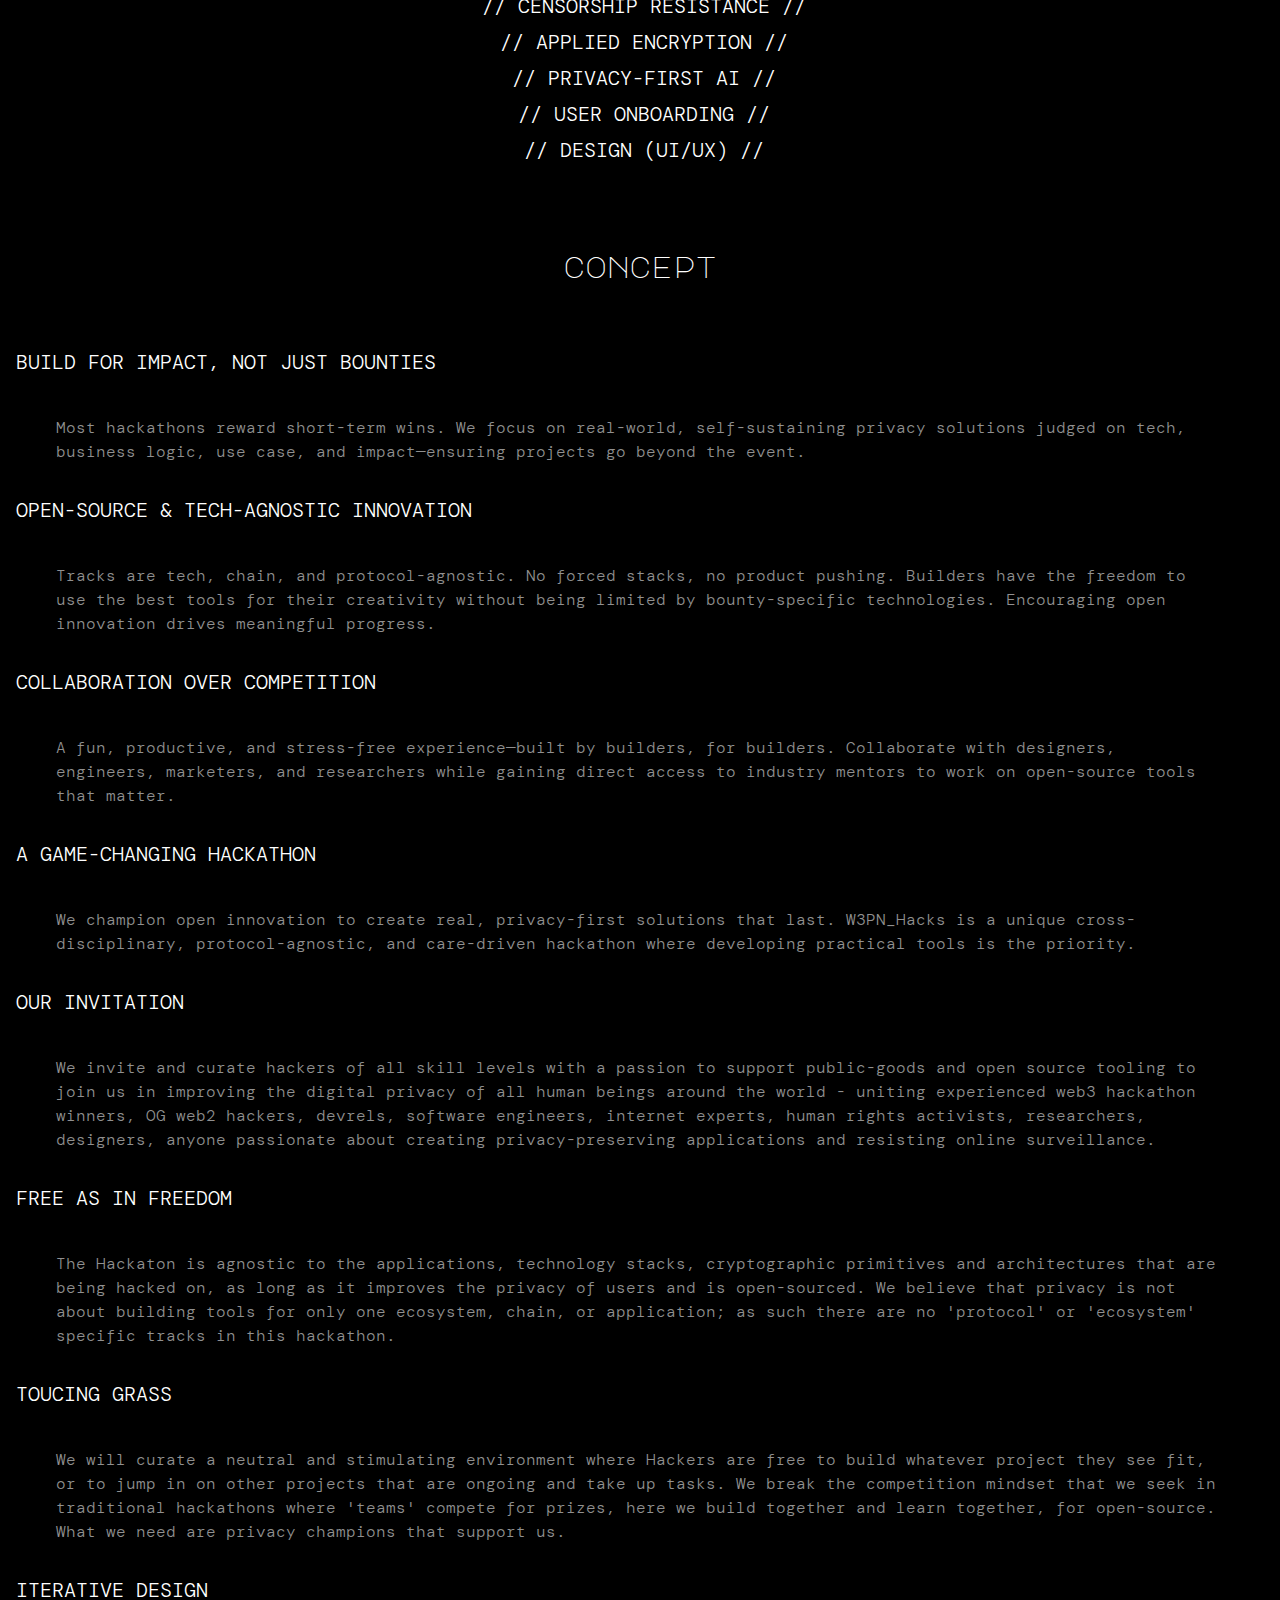
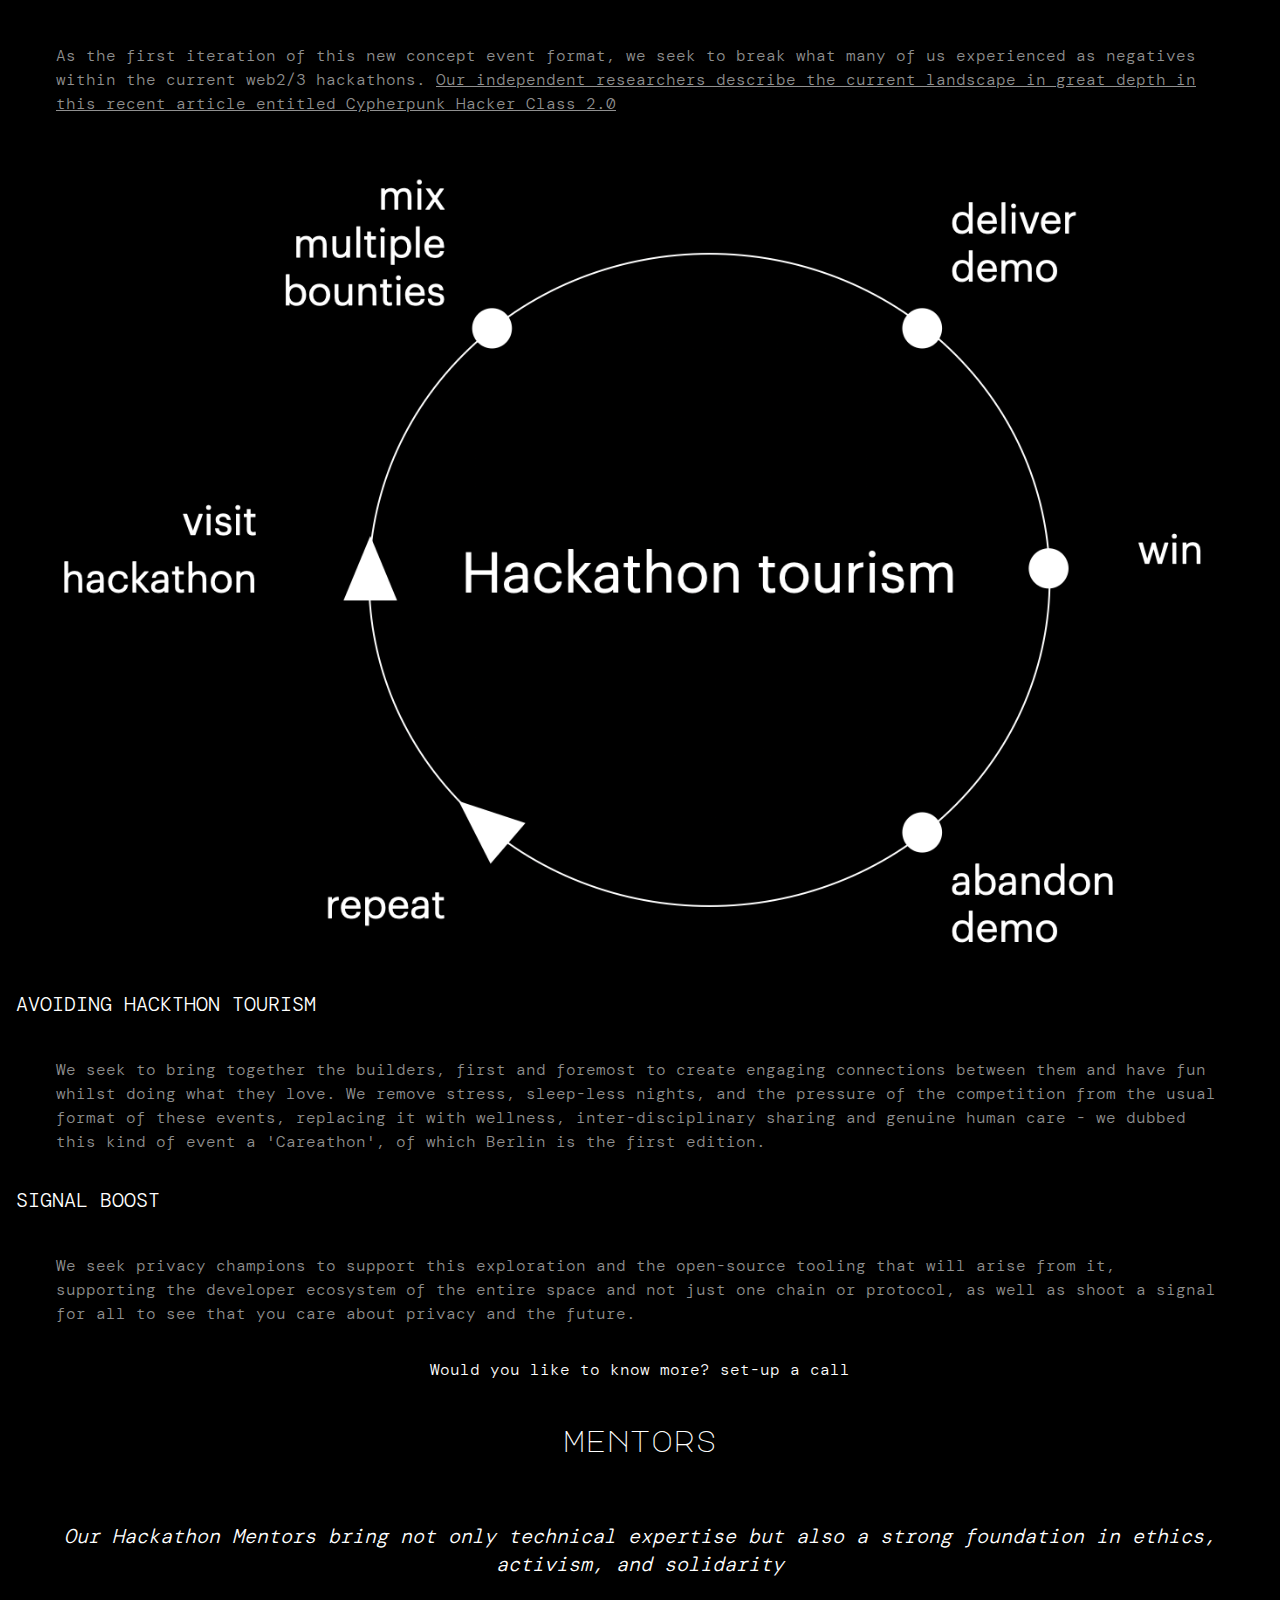
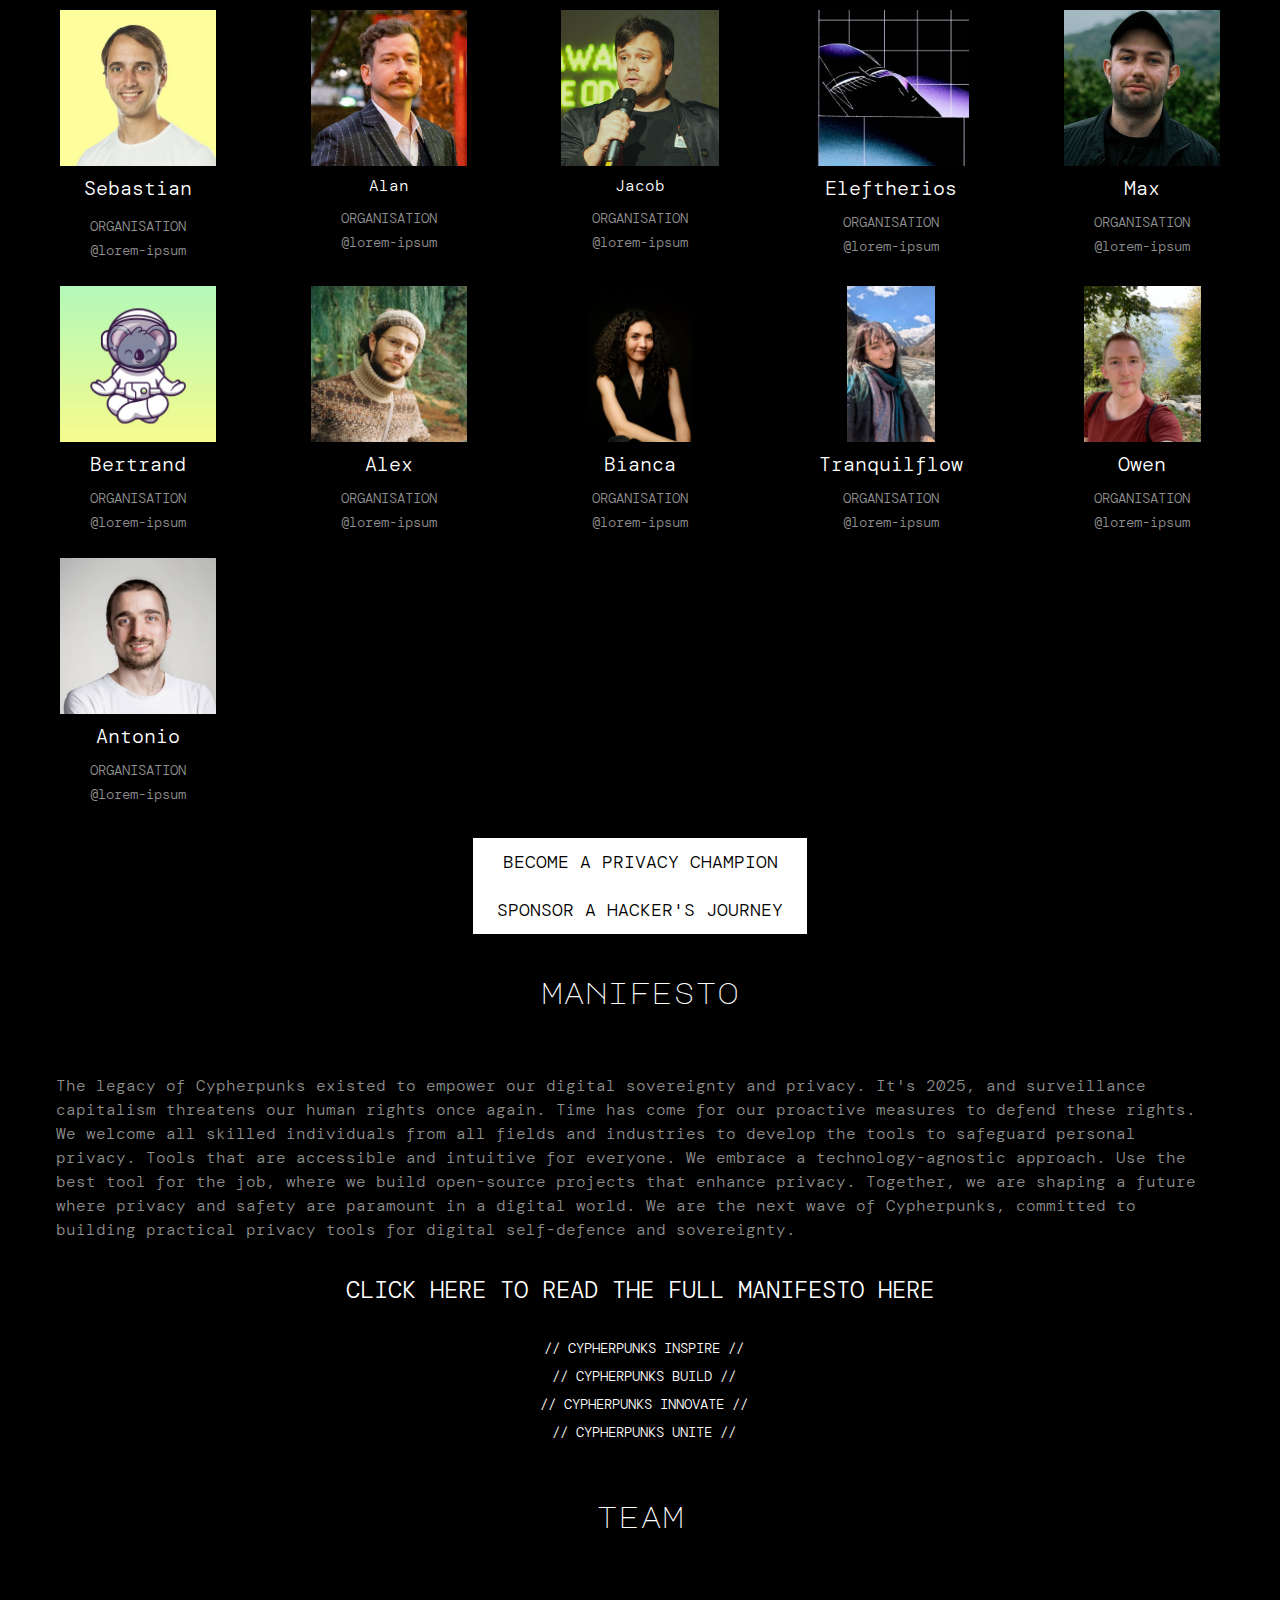
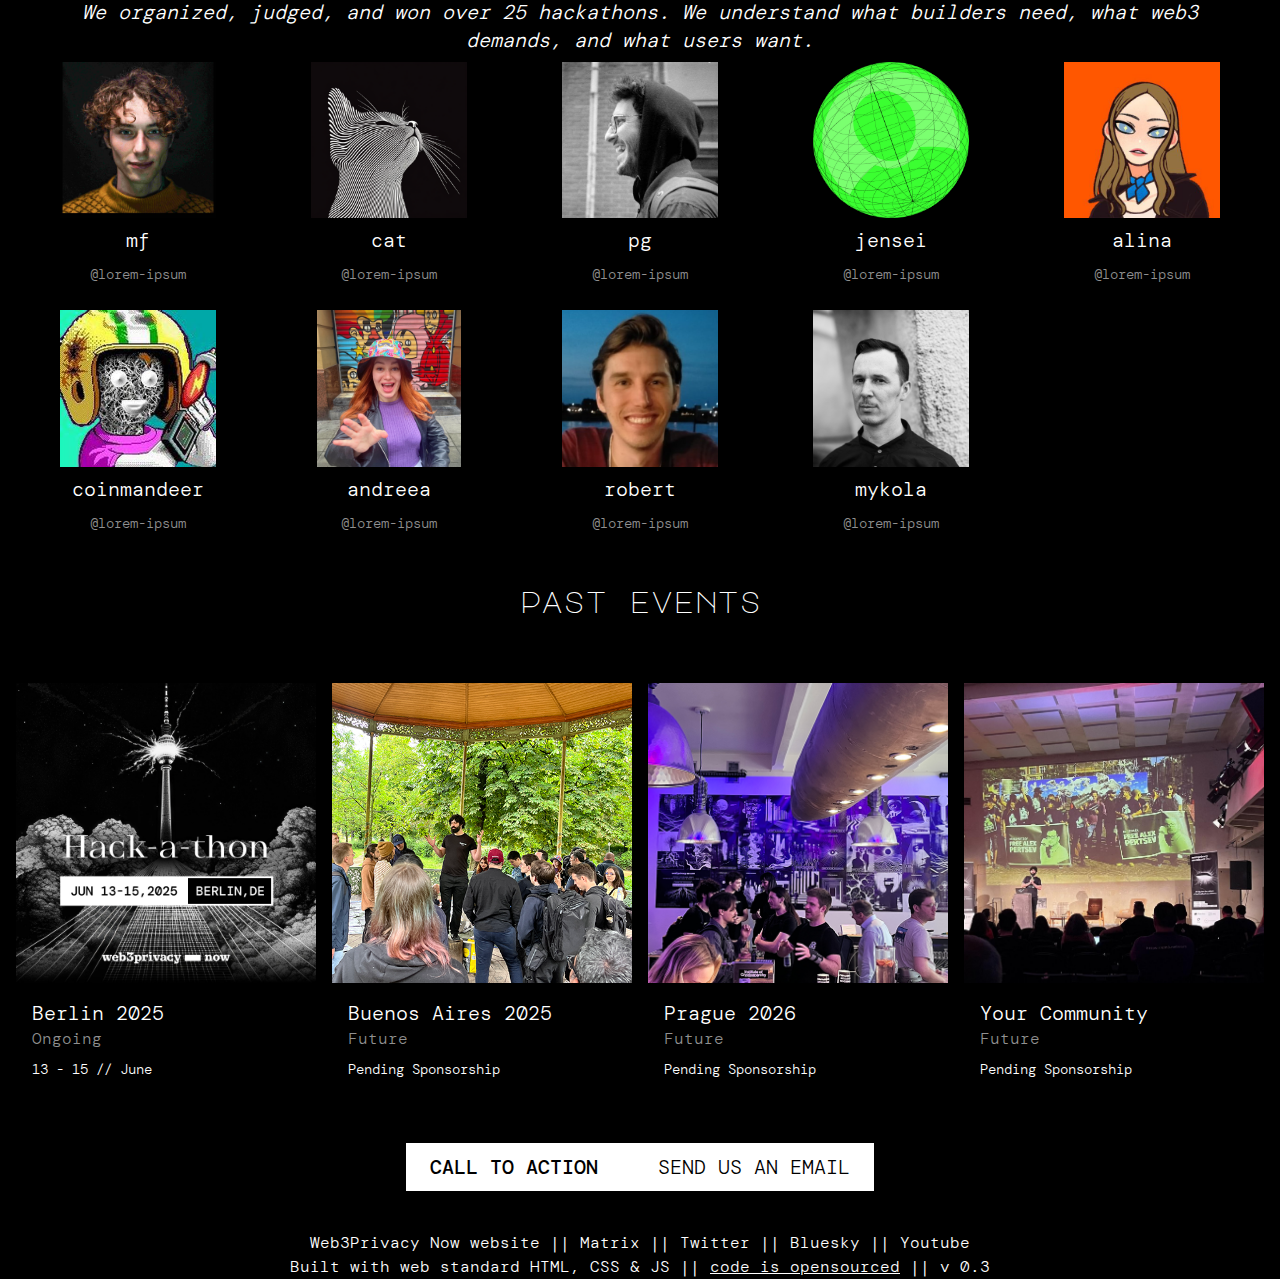
==== commit 02cfeffd: "v 0.3 - Completed the 'tools' section" ====
--- a/index.html
+++ b/index.html
@@ -112,35 +112,35 @@
               <br>
               <div class="grid gap-4 grid-cols-2 md:grid-cols-2 lg:grid-cols-2">
                  <div class="hover:bg-white hover:text-black person-item border border-white/30"><a href="https://explorer.web3privacy.info">
-                    <div><img src="./img/tool-explorer.png" alt="tool" class="object-cover"></div>
+                    <div><img src="./img/tool-explorer.png" alt="tool - privacy explorer" class="object-cover"></div>
                       <div class="pb-4 px-4 mt-4 speaker-name">Explorer</div>
                       <div class="mt-2 text-sm markdown-basic"><p>A ranked database system to empower the general public in exploring the privacy levels, security, and reliability of Web3 projects</p></div>
                    </a></div>
-                <div class="hover:bg-white hover:text-black person-item border border-white/30">
-                  <div><img src="./img/lorem-ipsum.png" alt="tool" class="object-cover"></div>
+                <div class="hover:bg-white hover:text-black person-item border border-white/30"><a href="https://docs.web3privacy.info/research/hackathon-pack">
+                  <div><img src="./img/tool-builder-pack" alt="tool - builder pack" class="object-cover"></div>
                     <div class="pb-4 px-4 mt-4 speaker-name">Privacy Builder Pack</div>
-                      <div class="mt-2 text-sm markdown-basic"><p>lorem-ipsum</p></div>
-                    </div>
-                <div class="hover:bg-white hover:text-black person-item border border-white/30">
-                  <div><img src="./img/lorem-ipsum.png" alt="tool" class="aspect-square object-cover"></div>
+                      <div class="mt-2 text-sm markdown-basic"><p>Hacker Manuals & Privacy Guidelines to help the builders deliver practical privacy-enhancing projects, turn them into products, & scale being sustainable. To showcase and distribute during privacy events worldwide.</p></div>
+                    </a></div>
+                <div class="hover:bg-white hover:text-black person-item border border-white/30"><a href="https://ideas.web3privacy.info">
+                  <div><img src="./img/tool-idea-gen.png" alt="tool - idea generator" class="aspect-square object-cover"></div>
                     <div class="pb-4 px-4 mt-4 speaker-name">Idea Generator</div>
-                      <div class="mt-2 text-sm markdown-basic"><p>lorem-ipsum</p></div>
-                    </div>
-                <div class="hover:bg-white hover:text-black person-item border border-white/30">
-                  <div><img src="./img/lorem-ipsum.png" alt="tool" class="object-cover"></div>
+                      <div class="mt-2 text-sm markdown-basic"><p>use-cases ideation tool from hackathons to the next idea explorations</p></div>
+                  </a></div>
+                <div class="hover:bg-white hover:text-black person-item border border-white/30"><a href="https://docs.web3privacy.info/research/personal-stack">
+                  <div><img src="./img/tool-stack.png" alt="tool" class="object-cover"></div>
                     <div class="pb-4 px-4 mt-4 speaker-name">Privacy Stacks</div>
-                      <div class="mt-2 text-sm markdown-basic"><p>lorem-ipsum</p></div>
-                    </div>
-                <div class="hover:bg-white hover:text-black person-item border border-white/30">
-                  <div><img src="./img/lorem-ipsum.png" alt="tool" class="object-cover"></div>
+                      <div class="mt-2 text-sm markdown-basic"><p>List of free & open-source tools that experts are using today to ensure sovereign stack, active practical privacy etc.</p></div>
+                    </a></div>
+                <div class="hover:bg-white hover:text-black person-item border border-white/30"><a href="https://academy.web3privacy.info">
+                  <div><img src="./img/tool-academy.png" alt="tool" class="object-cover"></div>
                     <div class="pb-4 px-4 mt-4 speaker-name">Privacy Academy</div>
-                      <div class="mt-2 text-sm markdown-basic"><p>lorem-ipsum</p></div>
-                    </div>
-                <div class="hover:bg-white hover:text-black person-item border border-white/30">
-                  <div><img src="./img/lorem-ipsum.png" alt="tool" class="object-cover"></div>
+                      <div class="mt-2 text-sm markdown-basic"><p>Academy is your free pass to mastering privacy in the digital age. Learn the essentials—cryptography, human rights, and activism—all in one place.</p></div>
+                    </a></div>
+                <div class="hover:bg-white hover:text-black person-item border border-white/30"><a href="https://ideas.web3privacy.info">
+                  <div><img src="./img/tool-sponsor.png" alt="tool" class="object-cover"></div>
                     <div class="pb-4 px-4 mt-4 speaker-name">Sponsor new tooling!</div>
-                      <div class="mt-2 text-sm markdown-basic"><p>CTA to sponsors?</p></div>
-                    </div>
+                      <div class="mt-2 text-sm markdown-basic"><p>Become a Privacy Champion and sponsor the building of open-sourced privacy tooling for all</p></div>
+                    </a></div>
                   </div>
                 </div>
         <div id="hackathon" class="bg-black text-center text-white px-4">
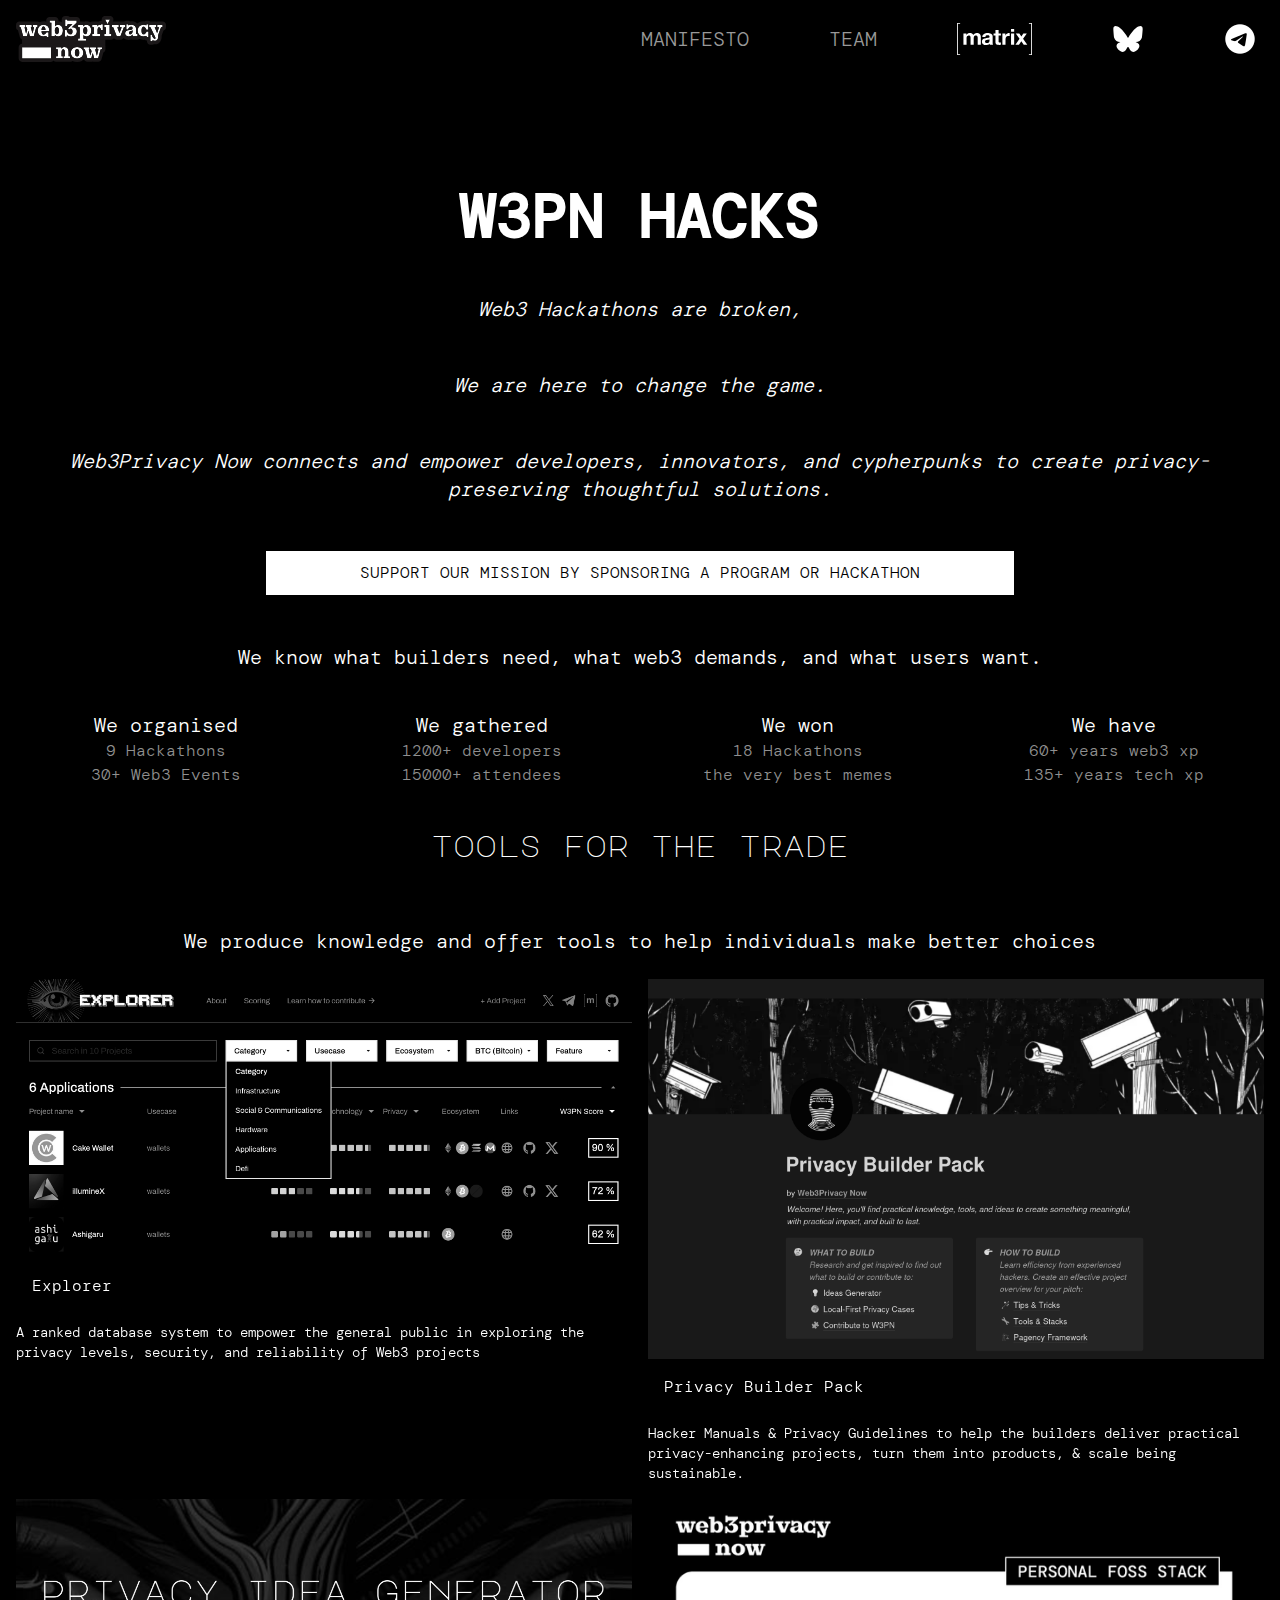
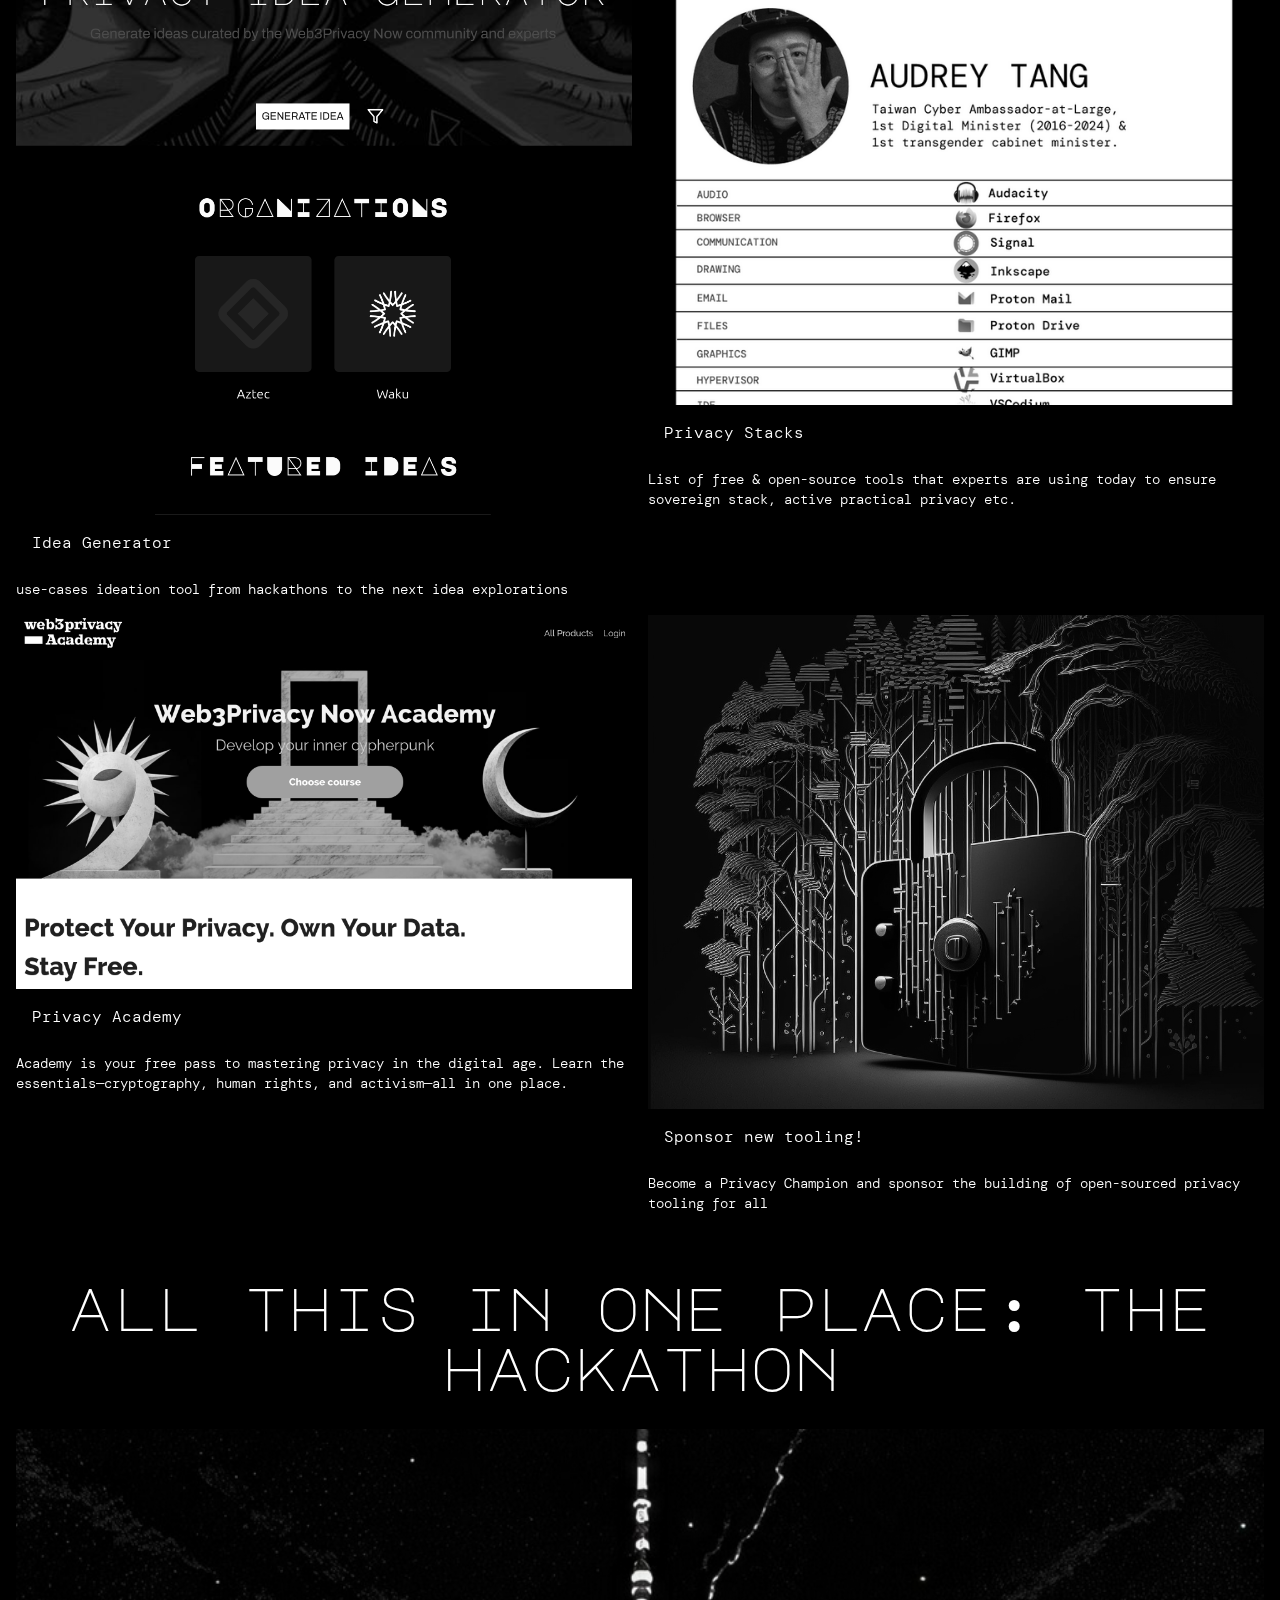
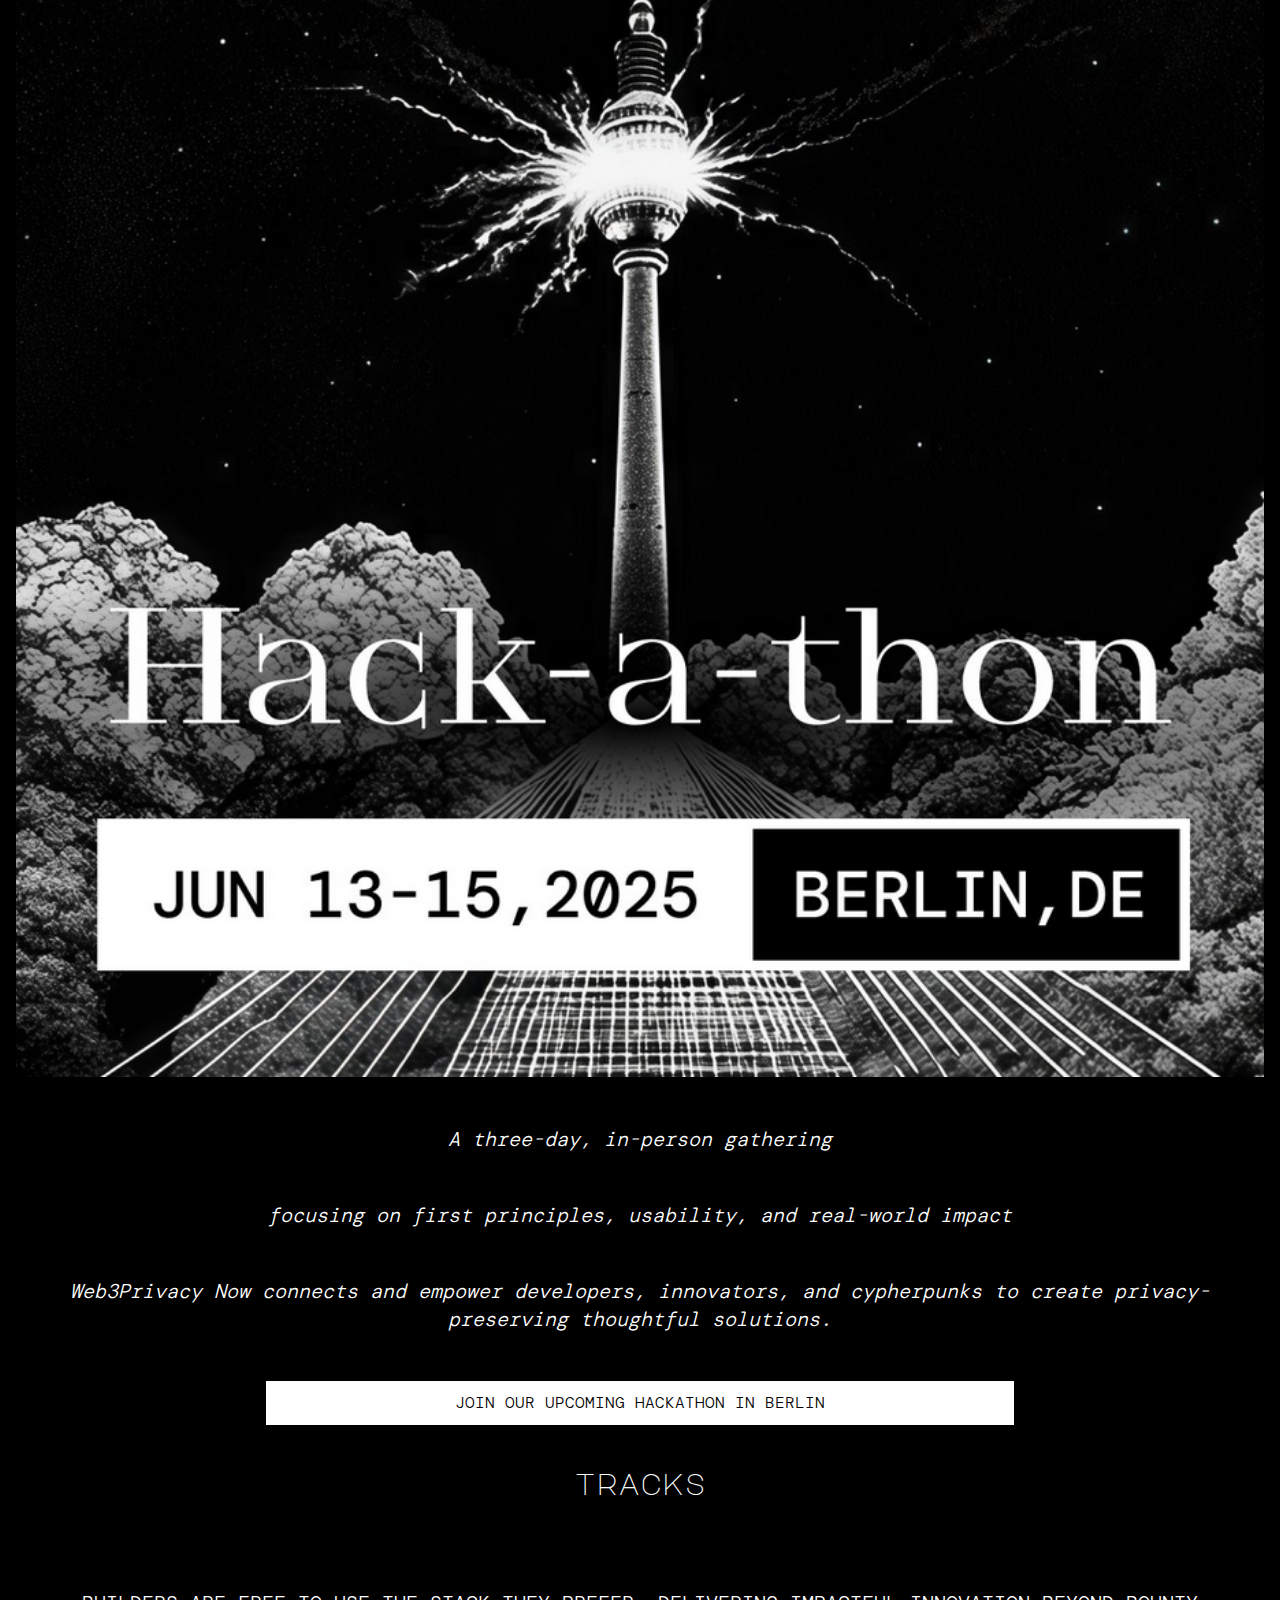
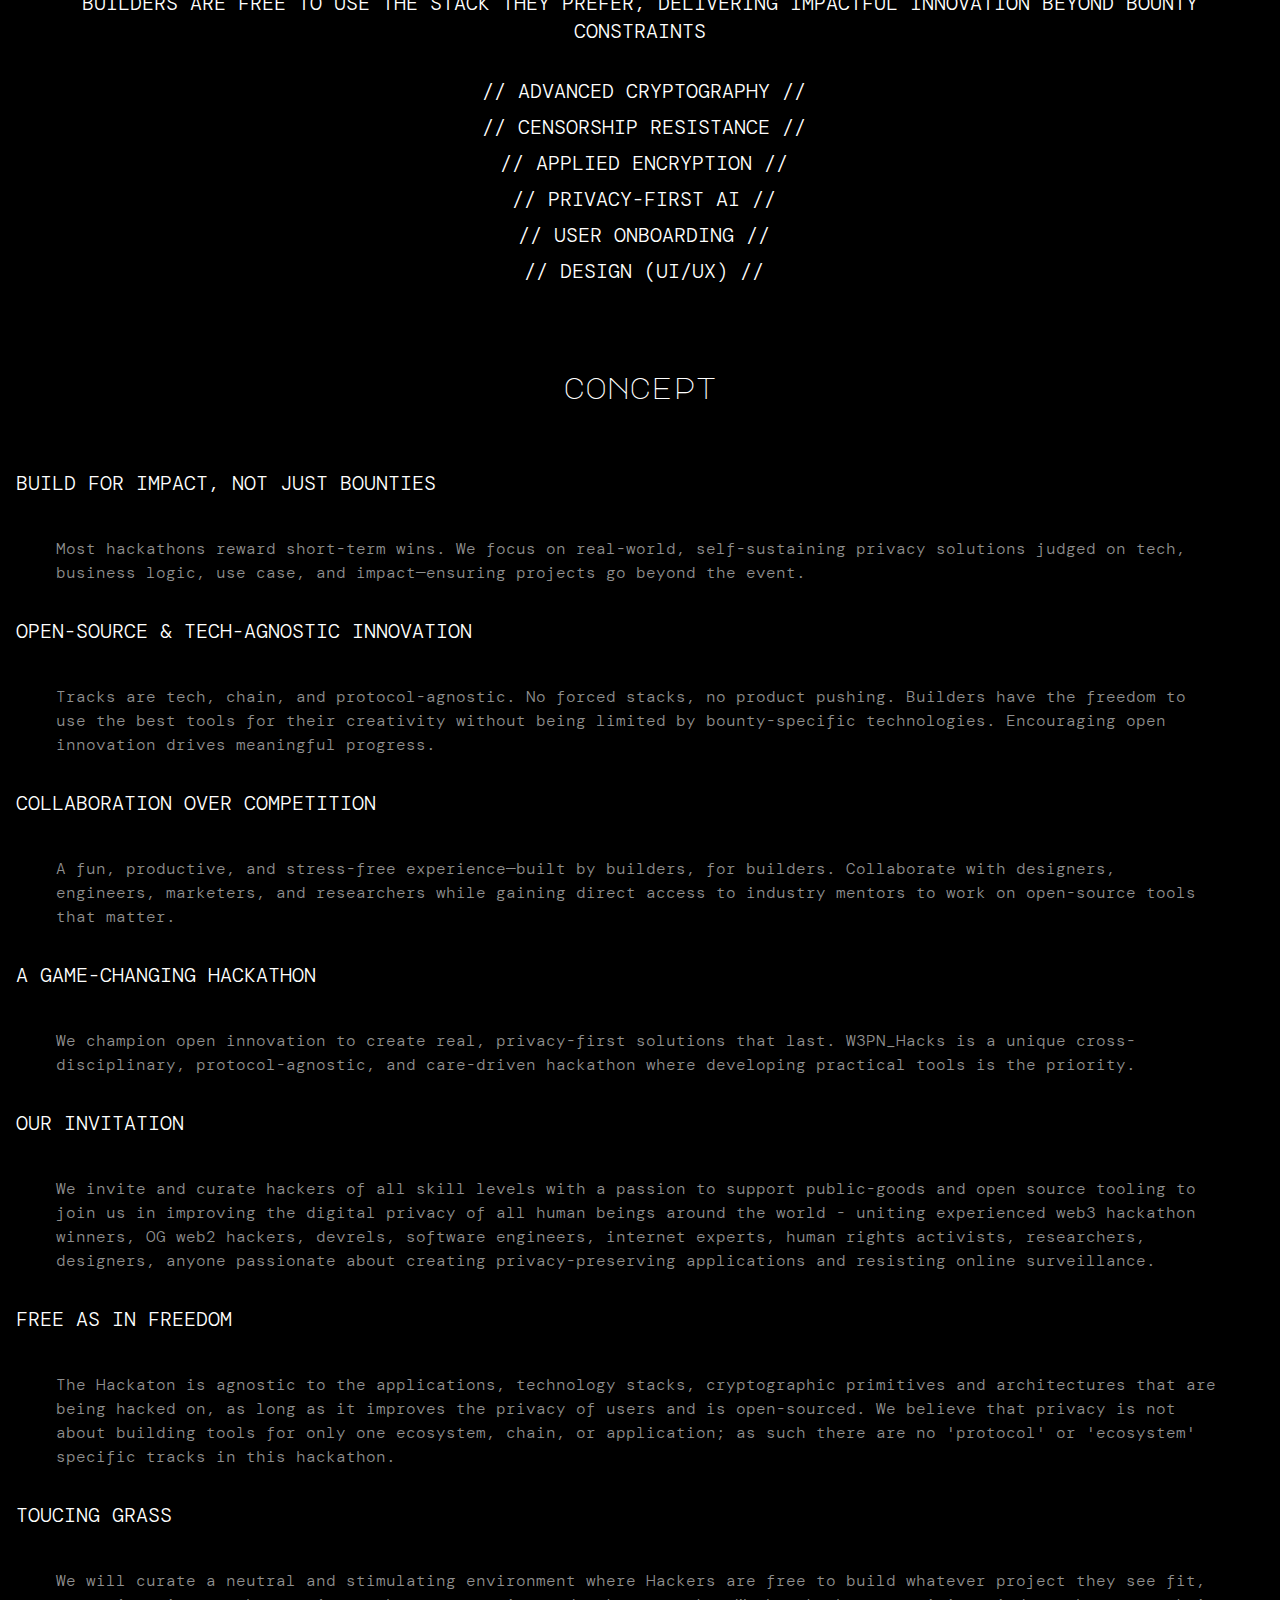
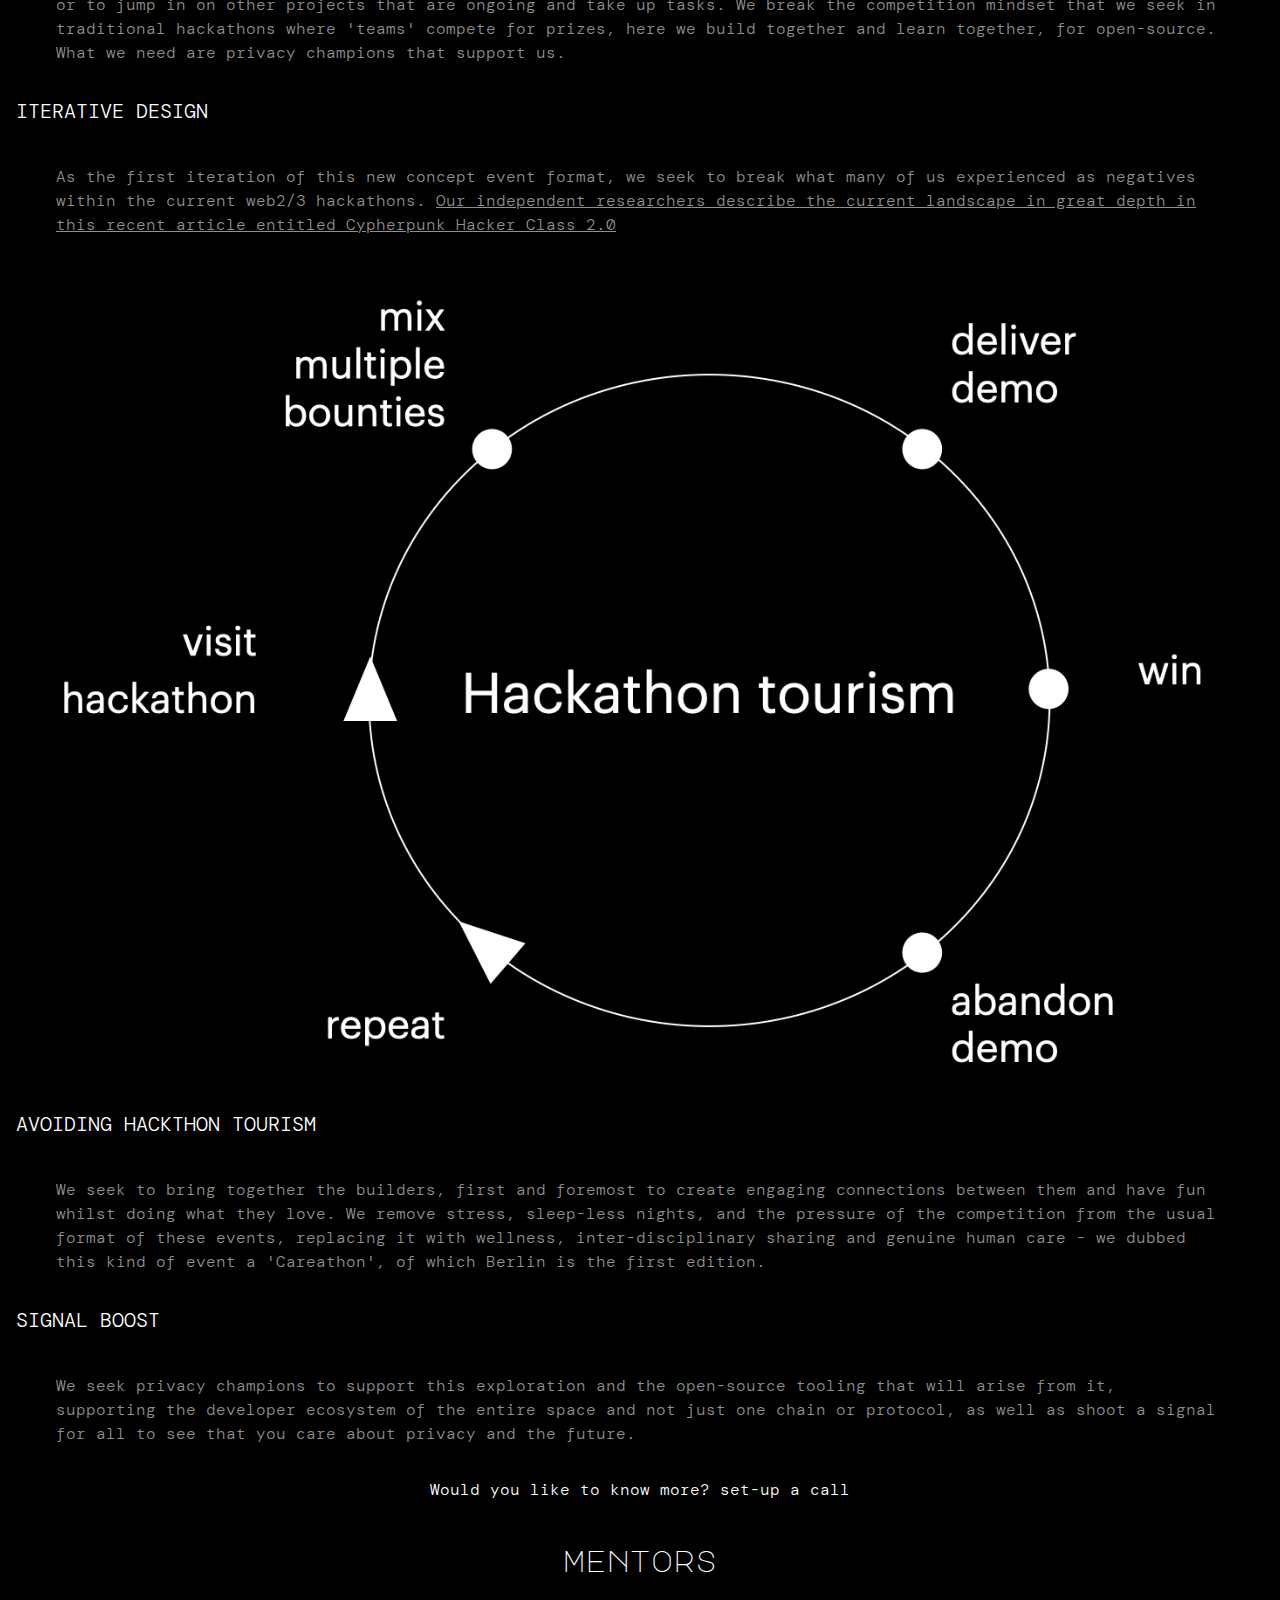
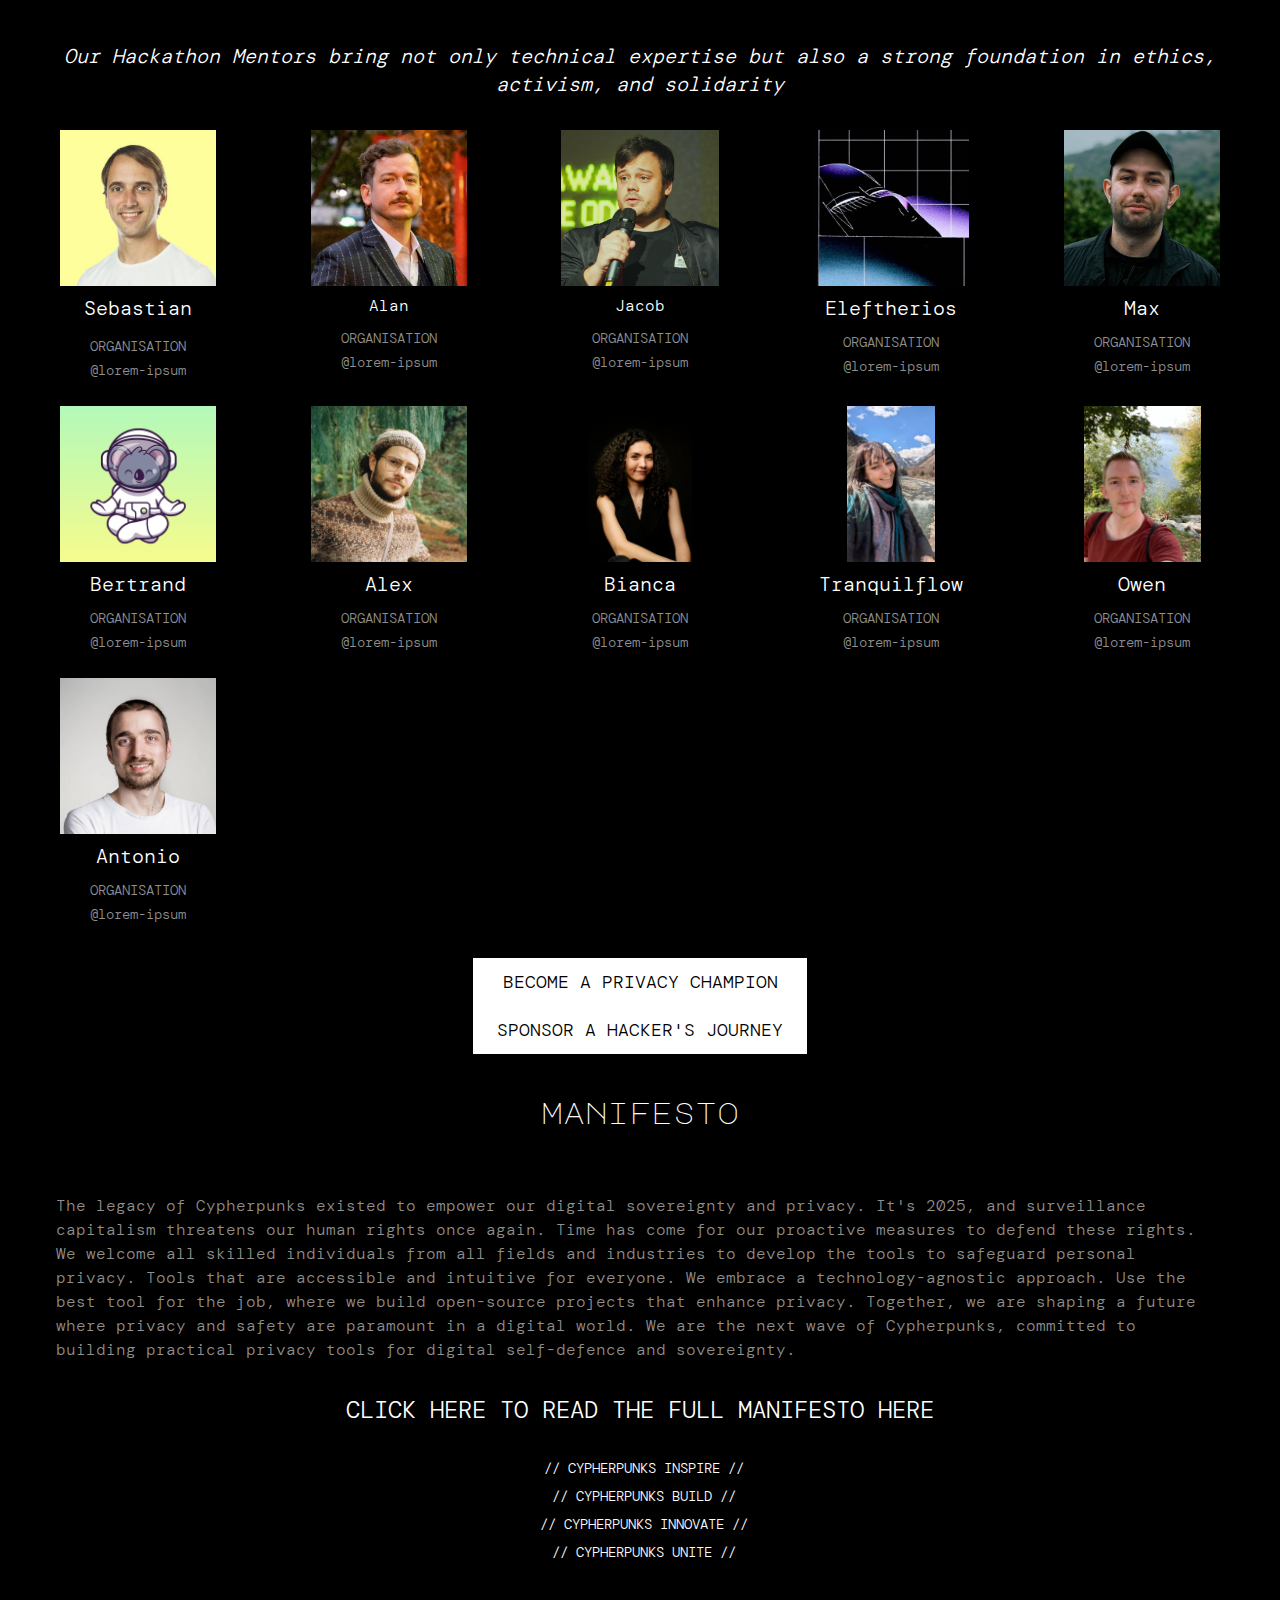
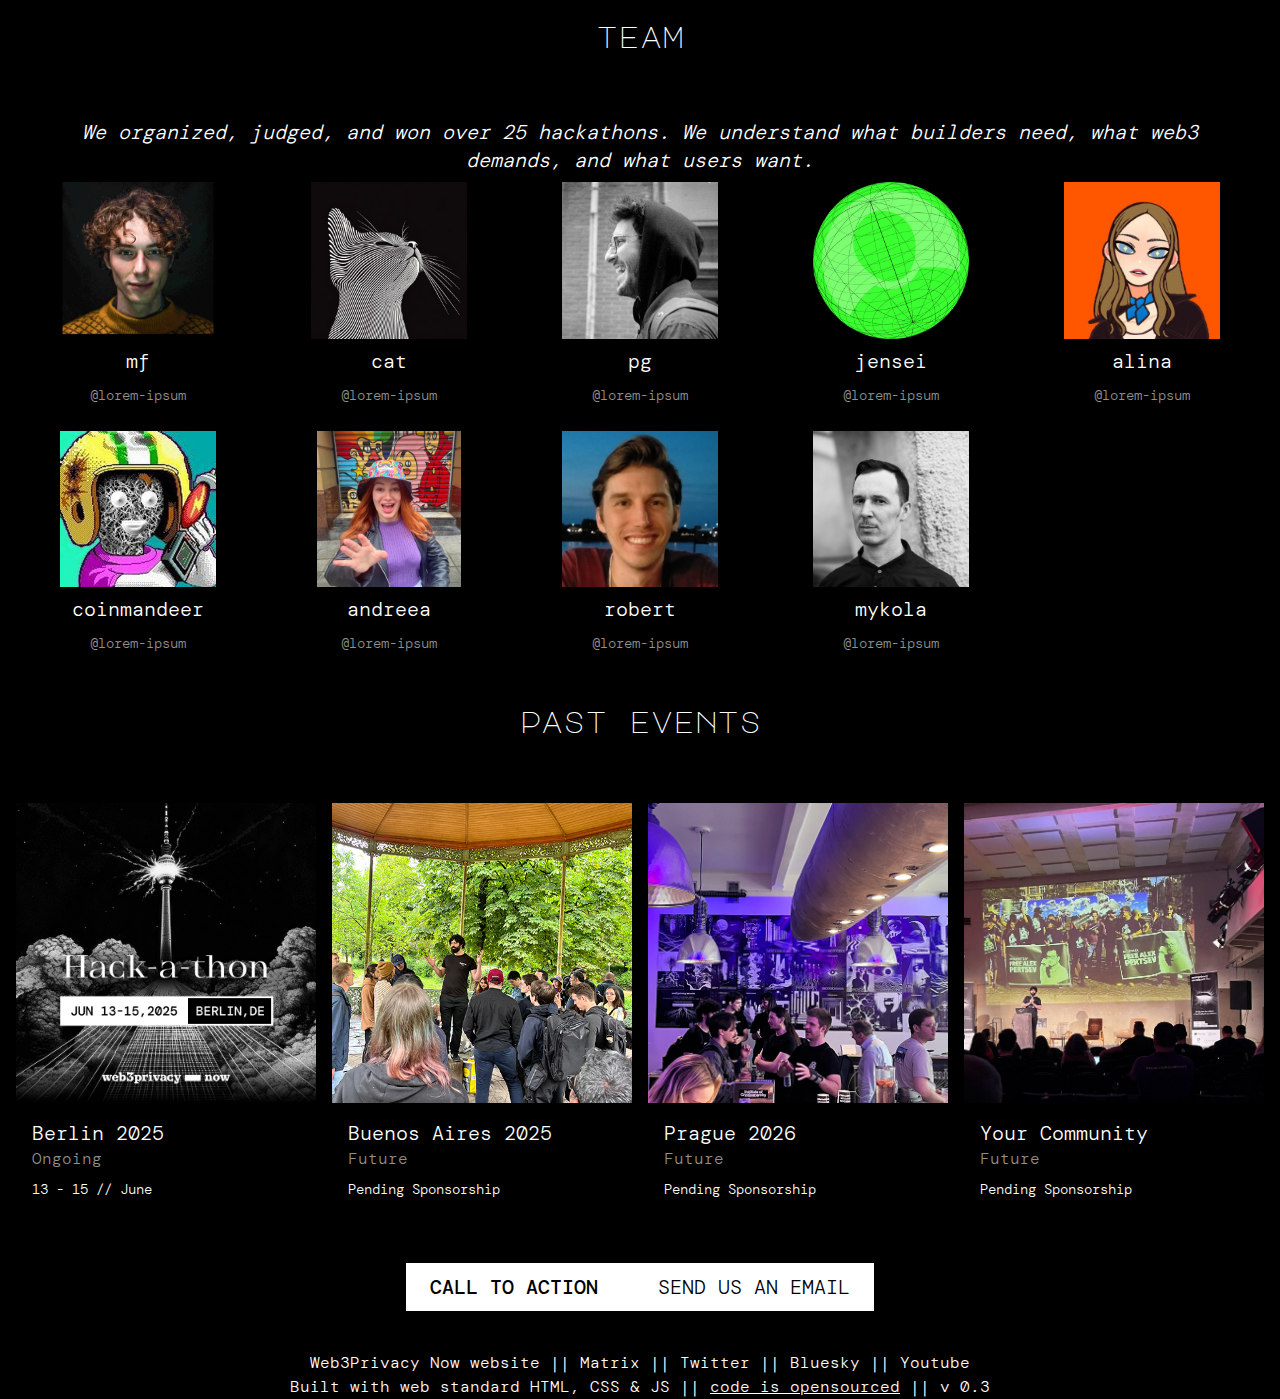
==== commit 97c1182f: "fixed broken image src and also made href links target="_blank" rel="noopener noreferrer"" ====
--- a/index.html
+++ b/index.html
@@ -111,32 +111,32 @@
               <div class="mt-12 text-xl mx-4 text-center"><p>We produce knowledge and offer tools to help individuals make better choices</p></div>
               <br>
               <div class="grid gap-4 grid-cols-2 md:grid-cols-2 lg:grid-cols-2">
-                 <div class="hover:bg-white hover:text-black person-item border border-white/30"><a href="https://explorer.web3privacy.info">
+                 <div class="hover:bg-white hover:text-black person-item border border-white/30"><a href="https://explorer.web3privacy.info" target="_blank" rel="noopener noreferrer">
                     <div><img src="./img/tool-explorer.png" alt="tool - privacy explorer" class="object-cover"></div>
                       <div class="pb-4 px-4 mt-4 speaker-name">Explorer</div>
                       <div class="mt-2 text-sm markdown-basic"><p>A ranked database system to empower the general public in exploring the privacy levels, security, and reliability of Web3 projects</p></div>
                    </a></div>
-                <div class="hover:bg-white hover:text-black person-item border border-white/30"><a href="https://docs.web3privacy.info/research/hackathon-pack">
-                  <div><img src="./img/tool-builder-pack" alt="tool - builder pack" class="object-cover"></div>
+                <div class="hover:bg-white hover:text-black person-item border border-white/30"><a href="https://docs.web3privacy.info/research/hackathon-pack" target="_blank" rel="noopener noreferrer">
+                  <div><img src="./img/tool-builder-pack.png" alt="tool - builder pack" class="object-cover"></div>
                     <div class="pb-4 px-4 mt-4 speaker-name">Privacy Builder Pack</div>
-                      <div class="mt-2 text-sm markdown-basic"><p>Hacker Manuals & Privacy Guidelines to help the builders deliver practical privacy-enhancing projects, turn them into products, & scale being sustainable. To showcase and distribute during privacy events worldwide.</p></div>
+                      <div class="mt-2 text-sm markdown-basic"><p>Hacker Manuals & Privacy Guidelines to help the builders deliver practical privacy-enhancing projects, turn them into products, & scale being sustainable.</p></div>
                     </a></div>
-                <div class="hover:bg-white hover:text-black person-item border border-white/30"><a href="https://ideas.web3privacy.info">
+                <div class="hover:bg-white hover:text-black person-item border border-white/30"><a href="https://ideas.web3privacy.info" target="_blank" rel="noopener noreferrer">
                   <div><img src="./img/tool-idea-gen.png" alt="tool - idea generator" class="aspect-square object-cover"></div>
                     <div class="pb-4 px-4 mt-4 speaker-name">Idea Generator</div>
                       <div class="mt-2 text-sm markdown-basic"><p>use-cases ideation tool from hackathons to the next idea explorations</p></div>
                   </a></div>
-                <div class="hover:bg-white hover:text-black person-item border border-white/30"><a href="https://docs.web3privacy.info/research/personal-stack">
+                <div class="hover:bg-white hover:text-black person-item border border-white/30"><a href="https://docs.web3privacy.info/research/personal-stack" target="_blank" rel="noopener noreferrer">
                   <div><img src="./img/tool-stack.png" alt="tool" class="object-cover"></div>
                     <div class="pb-4 px-4 mt-4 speaker-name">Privacy Stacks</div>
                       <div class="mt-2 text-sm markdown-basic"><p>List of free & open-source tools that experts are using today to ensure sovereign stack, active practical privacy etc.</p></div>
                     </a></div>
-                <div class="hover:bg-white hover:text-black person-item border border-white/30"><a href="https://academy.web3privacy.info">
+                <div class="hover:bg-white hover:text-black person-item border border-white/30"><a href="https://academy.web3privacy.info" target="_blank" rel="noopener noreferrer">
                   <div><img src="./img/tool-academy.png" alt="tool" class="object-cover"></div>
                     <div class="pb-4 px-4 mt-4 speaker-name">Privacy Academy</div>
                       <div class="mt-2 text-sm markdown-basic"><p>Academy is your free pass to mastering privacy in the digital age. Learn the essentials—cryptography, human rights, and activism—all in one place.</p></div>
                     </a></div>
-                <div class="hover:bg-white hover:text-black person-item border border-white/30"><a href="https://ideas.web3privacy.info">
+                <div class="hover:bg-white hover:text-black person-item border border-white/30"><a href="https://ideas.web3privacy.info" target="_blank" rel="noopener noreferrer">
                   <div><img src="./img/tool-sponsor.png" alt="tool" class="object-cover"></div>
                     <div class="pb-4 px-4 mt-4 speaker-name">Sponsor new tooling!</div>
                       <div class="mt-2 text-sm markdown-basic"><p>Become a Privacy Champion and sponsor the building of open-sourced privacy tooling for all</p></div>
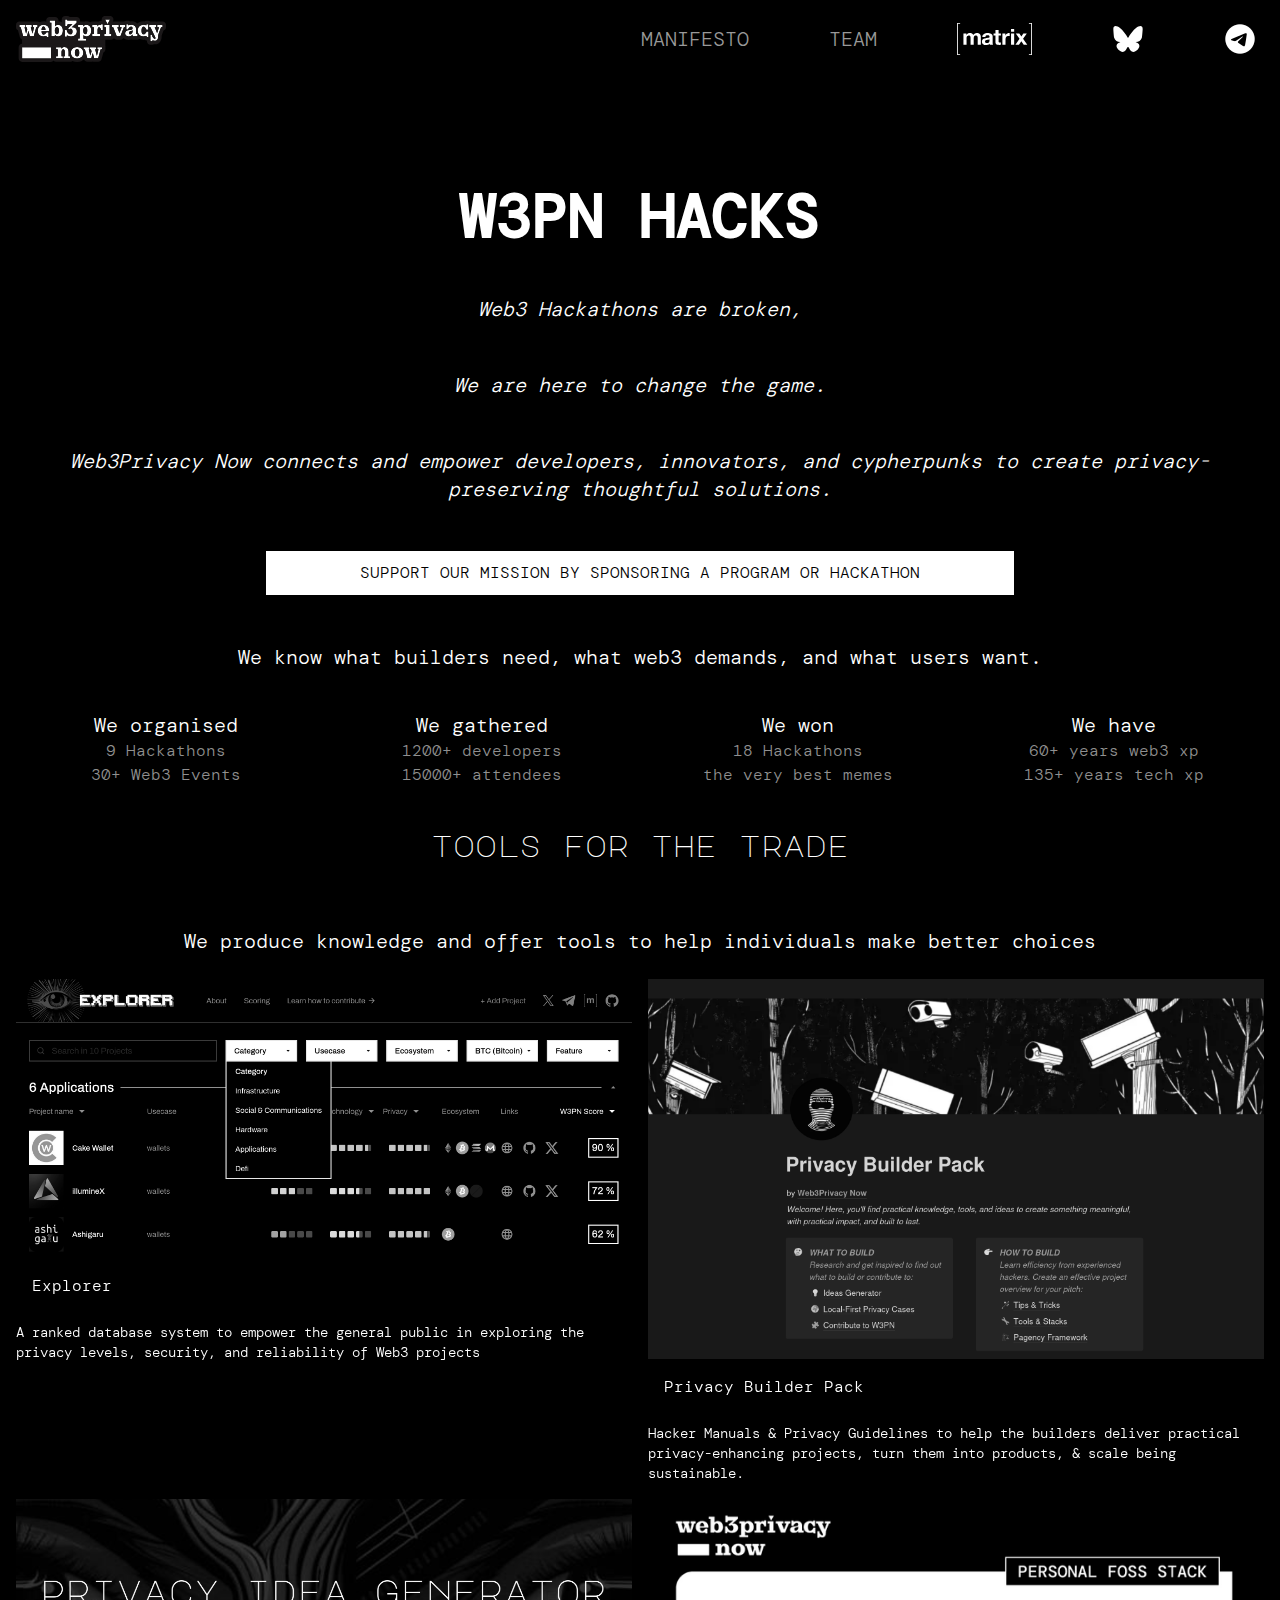
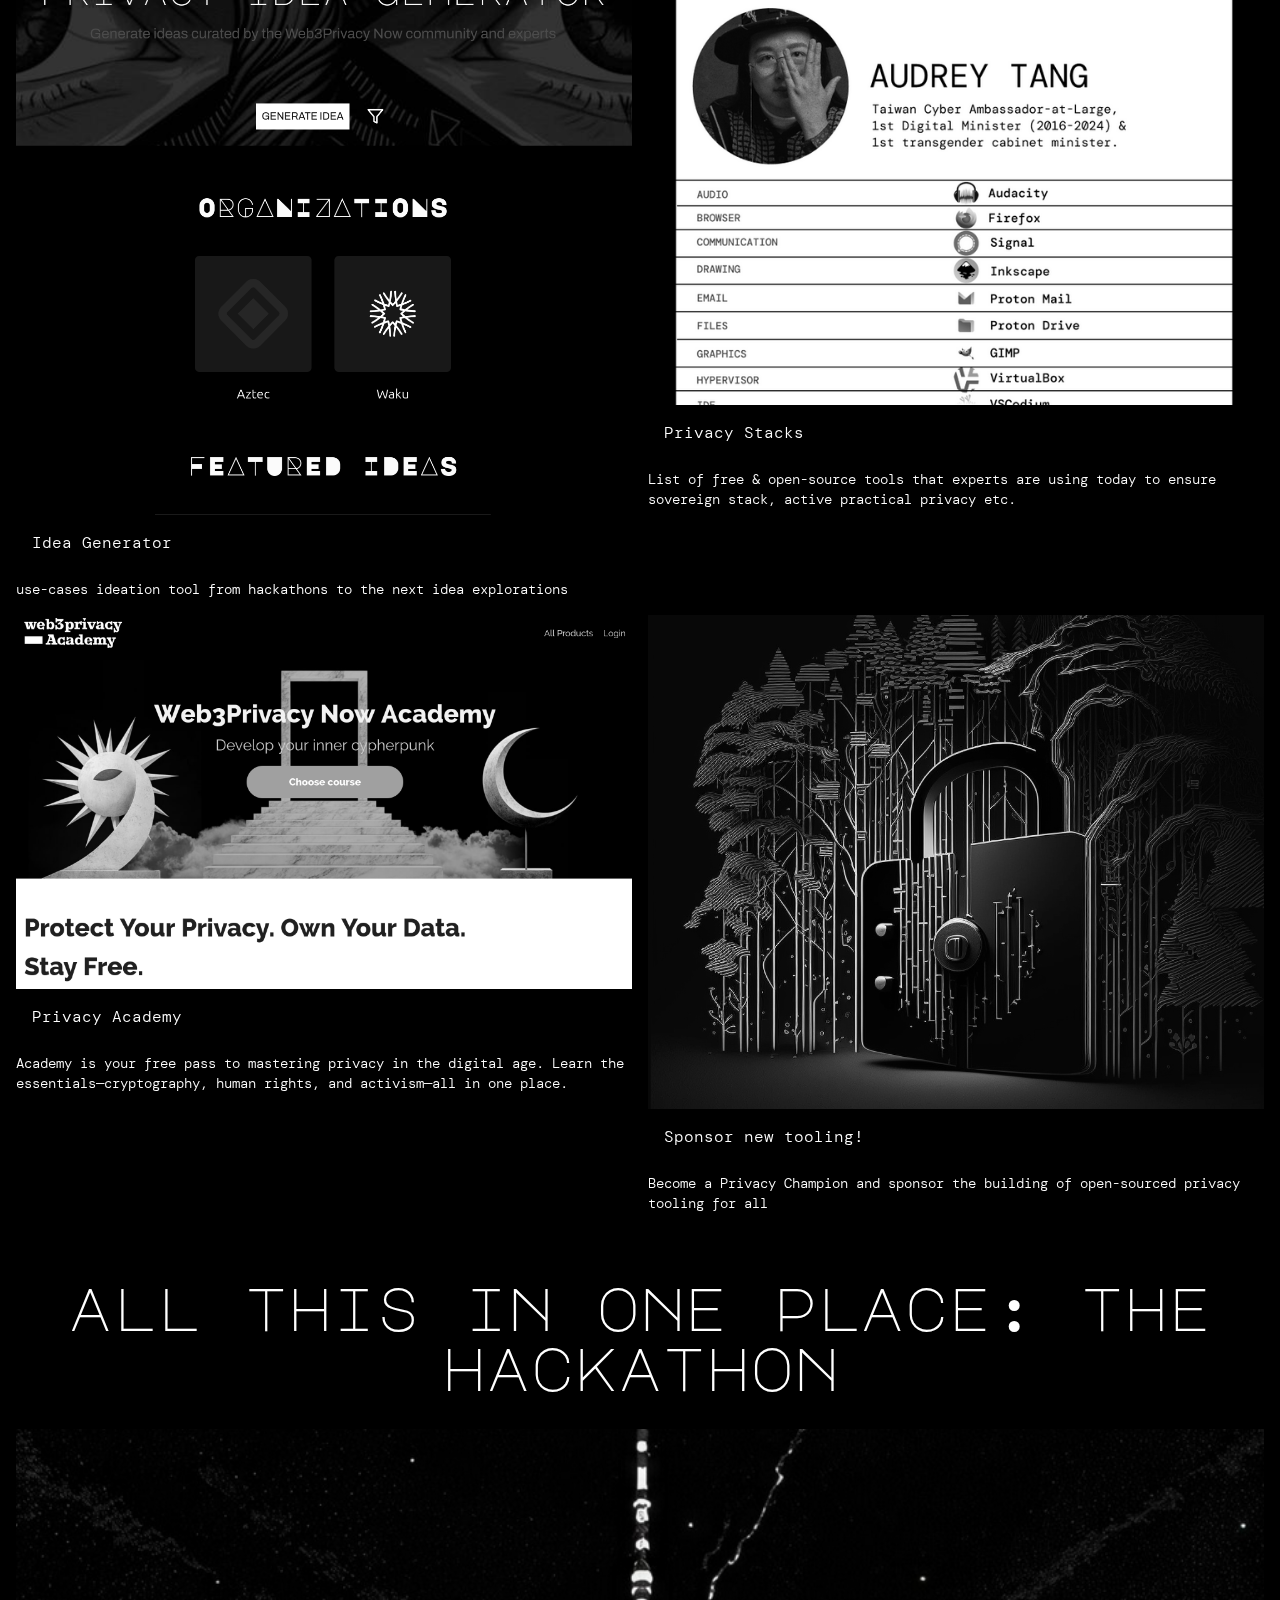
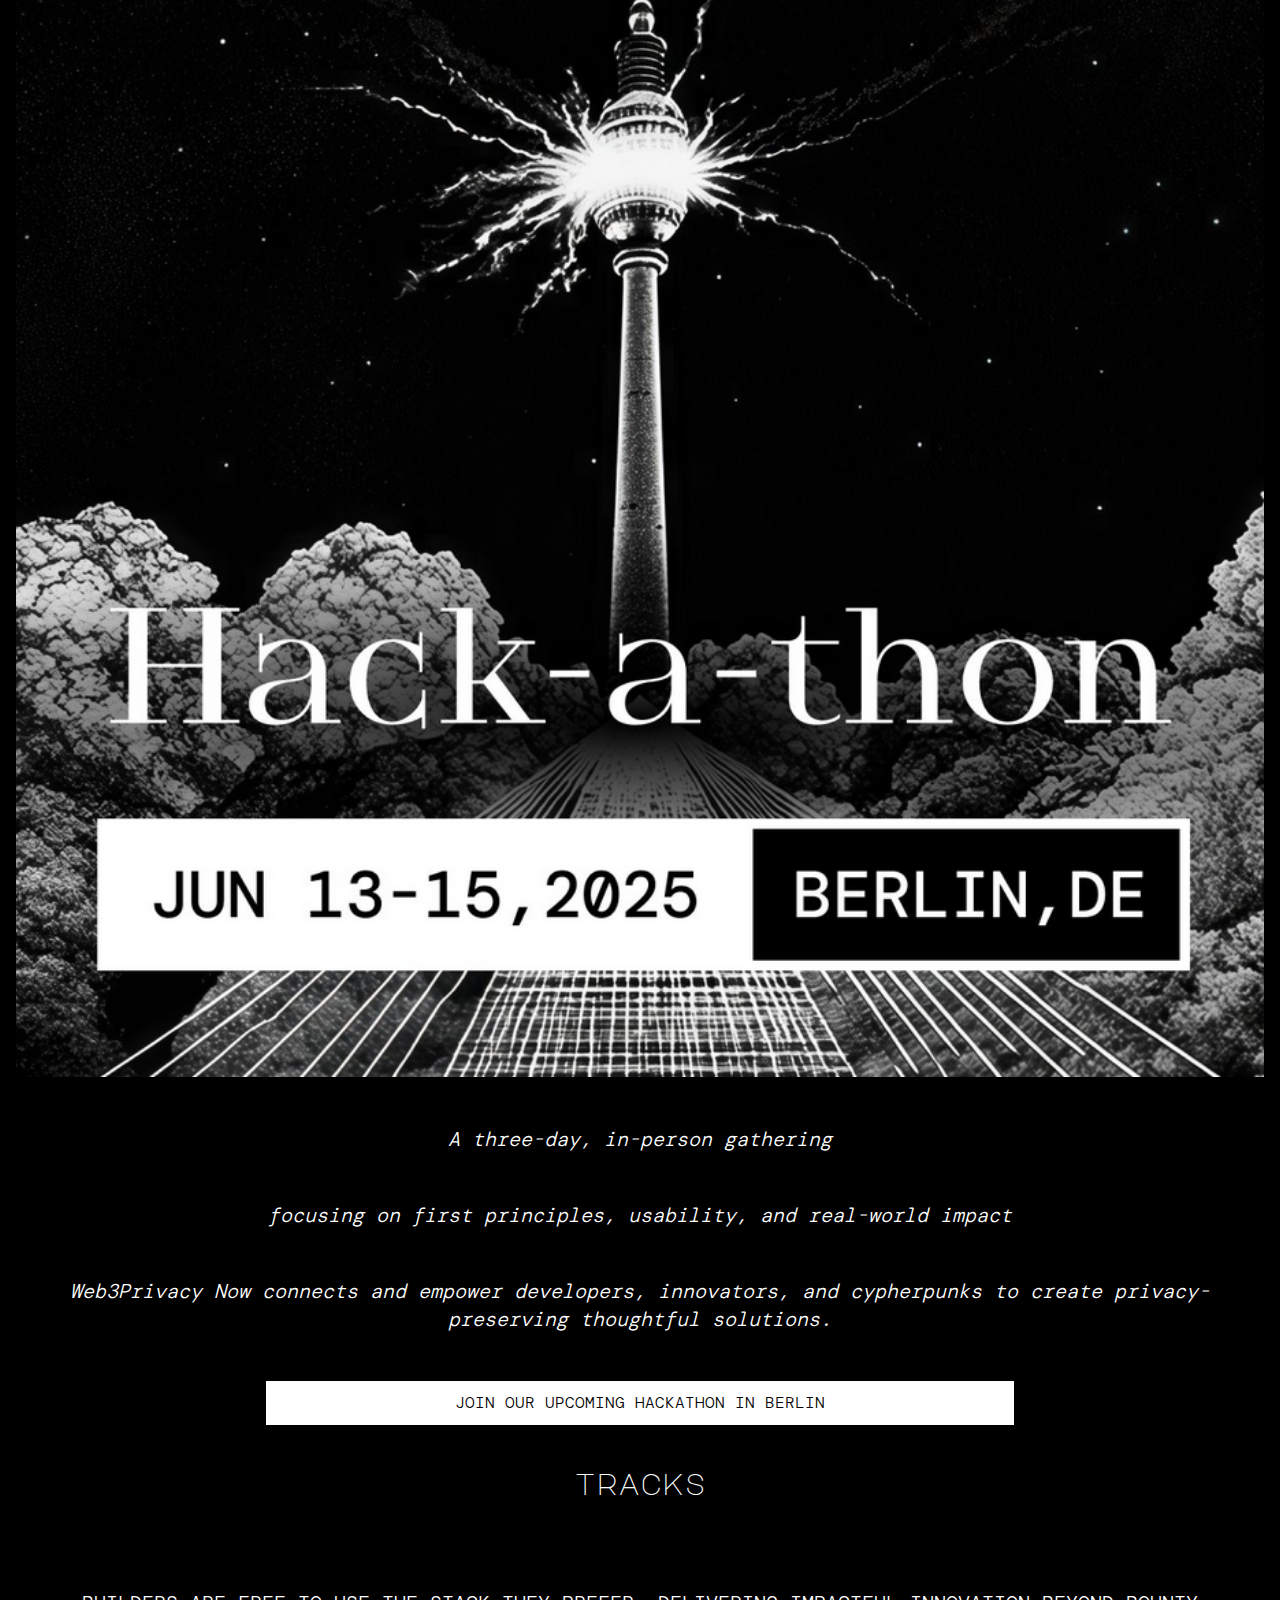
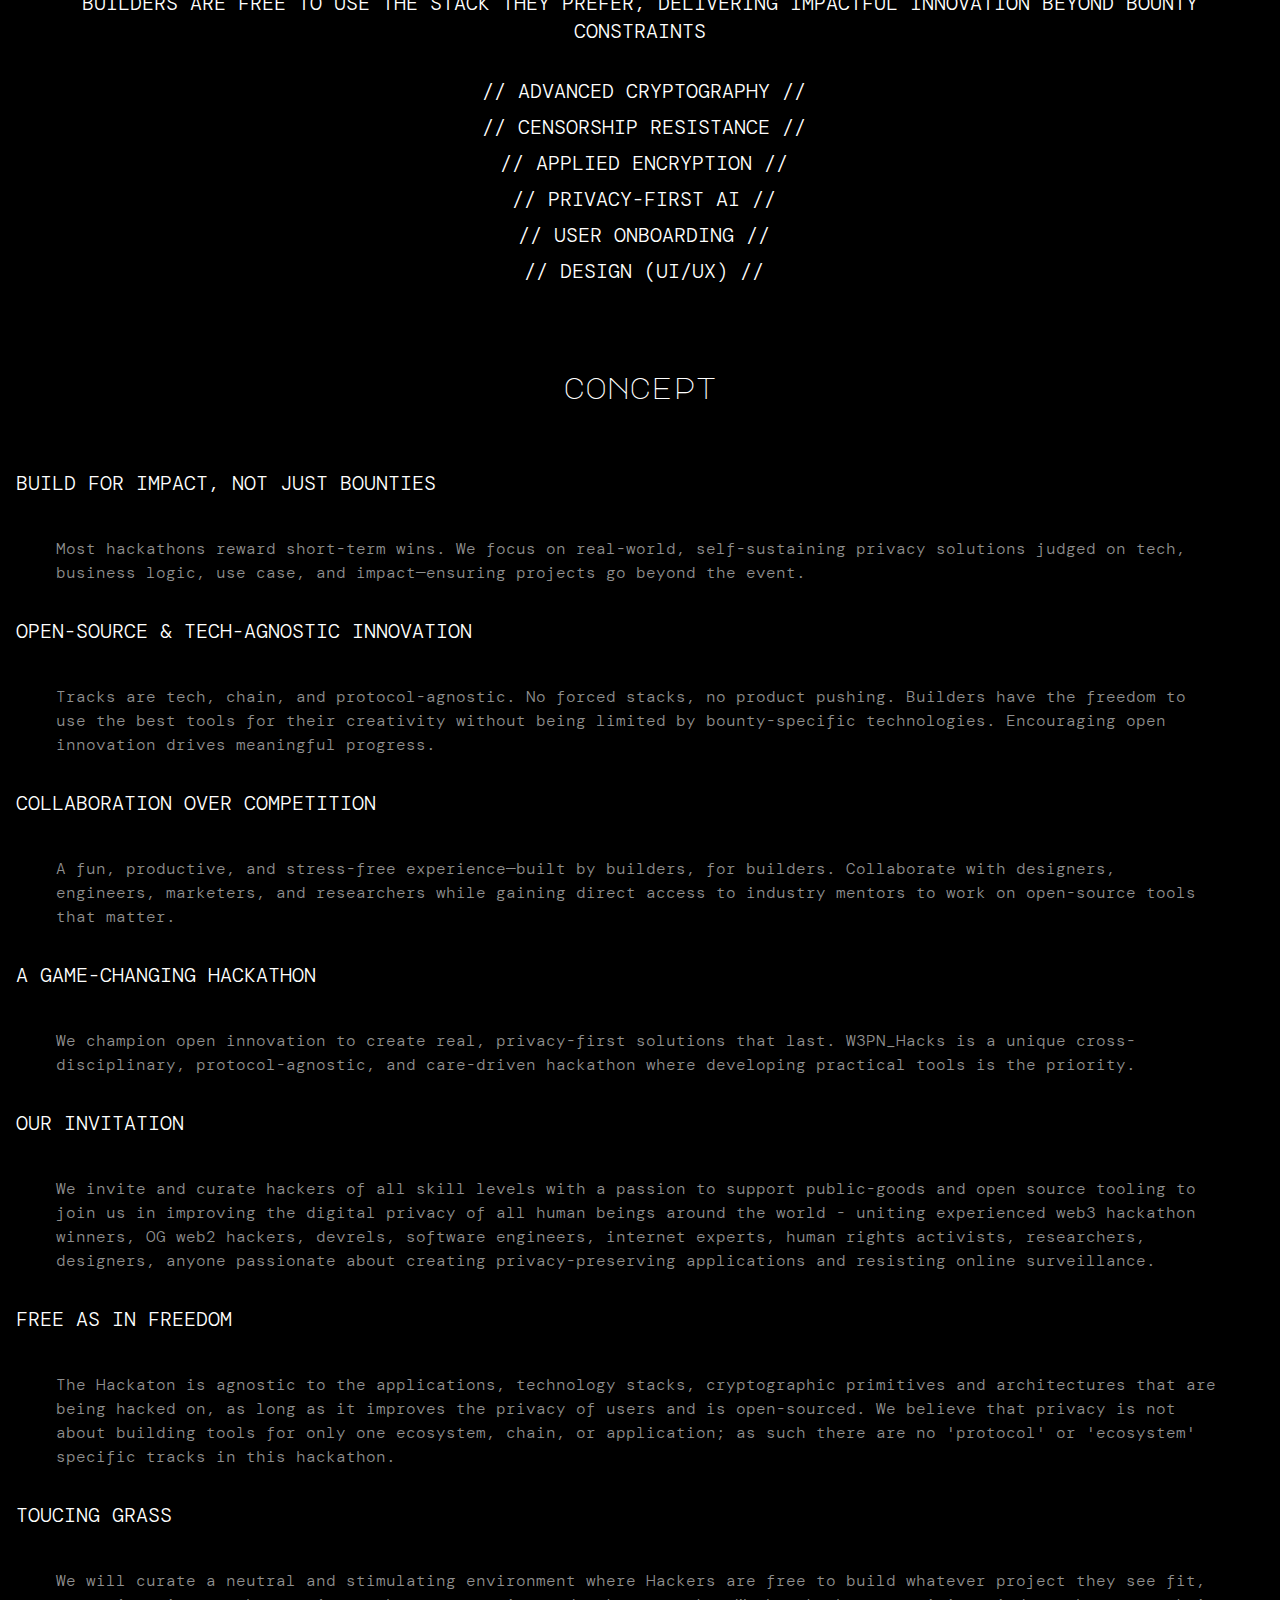
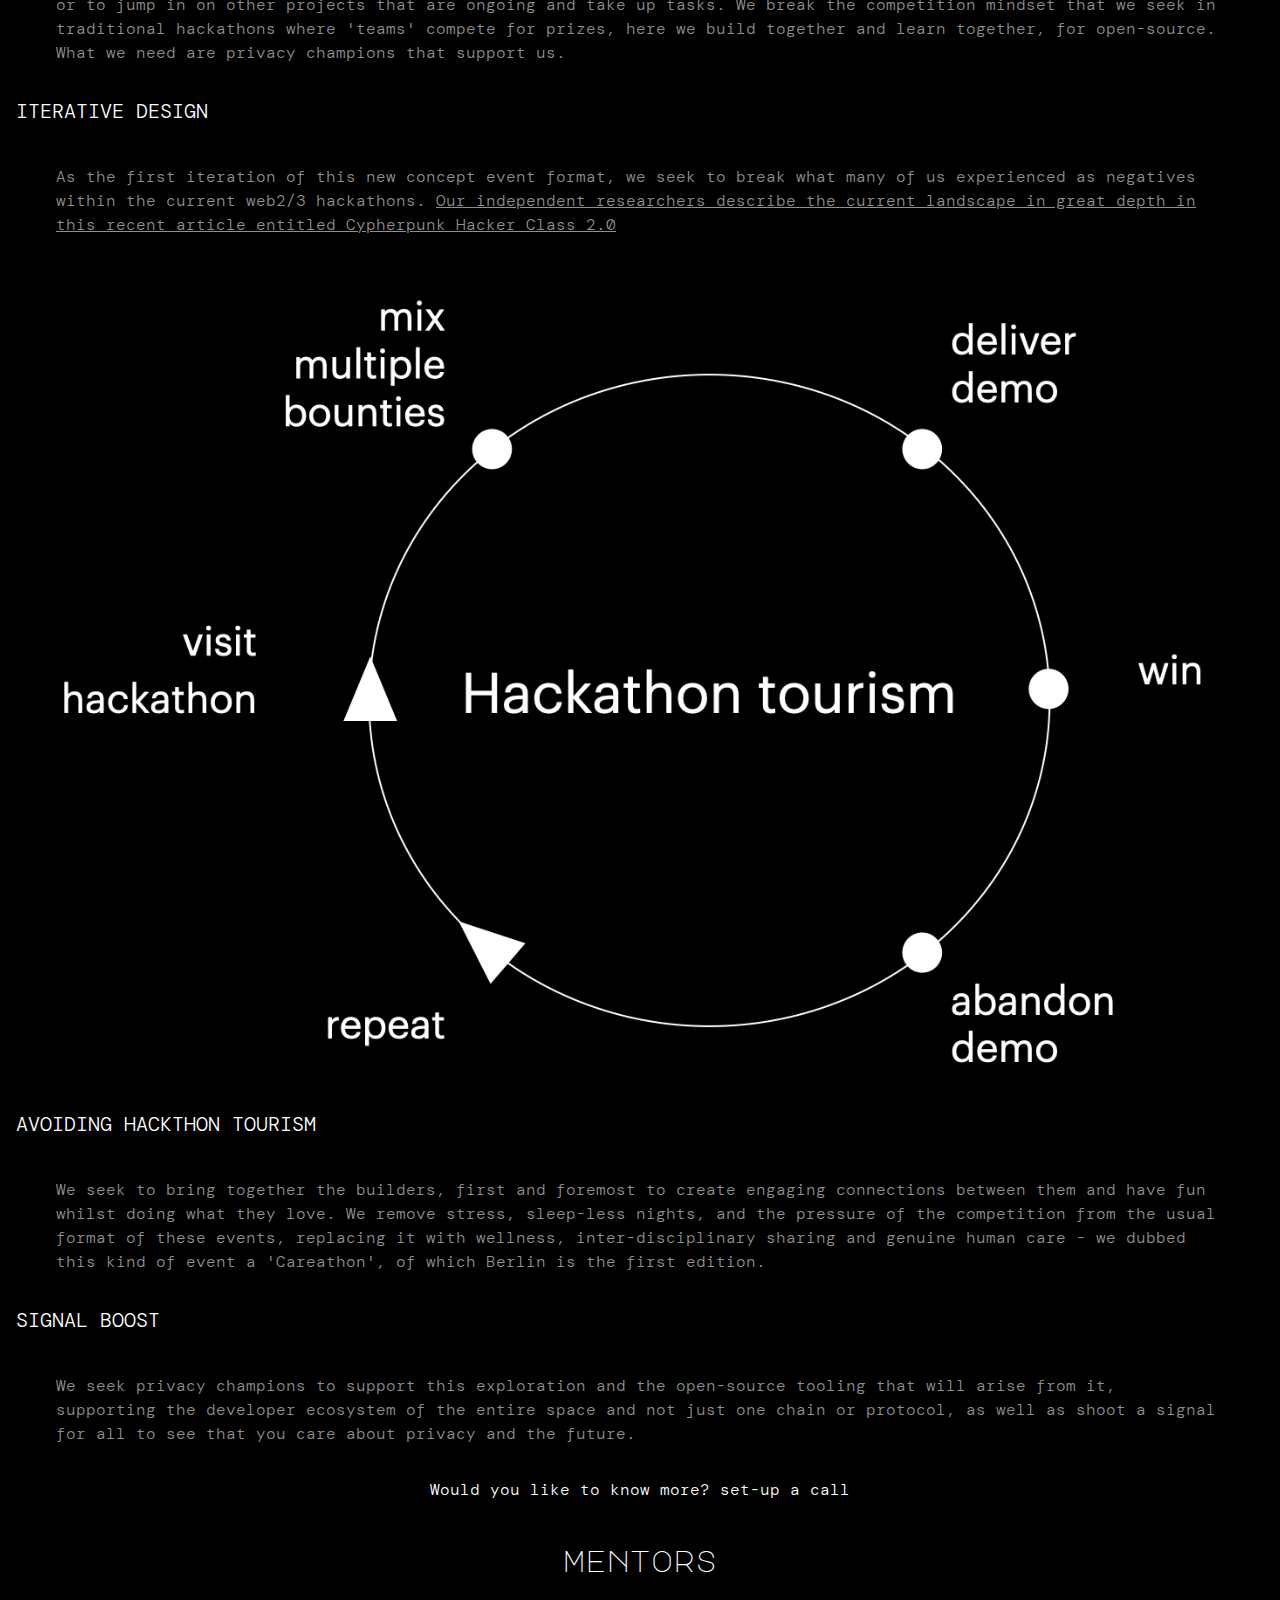
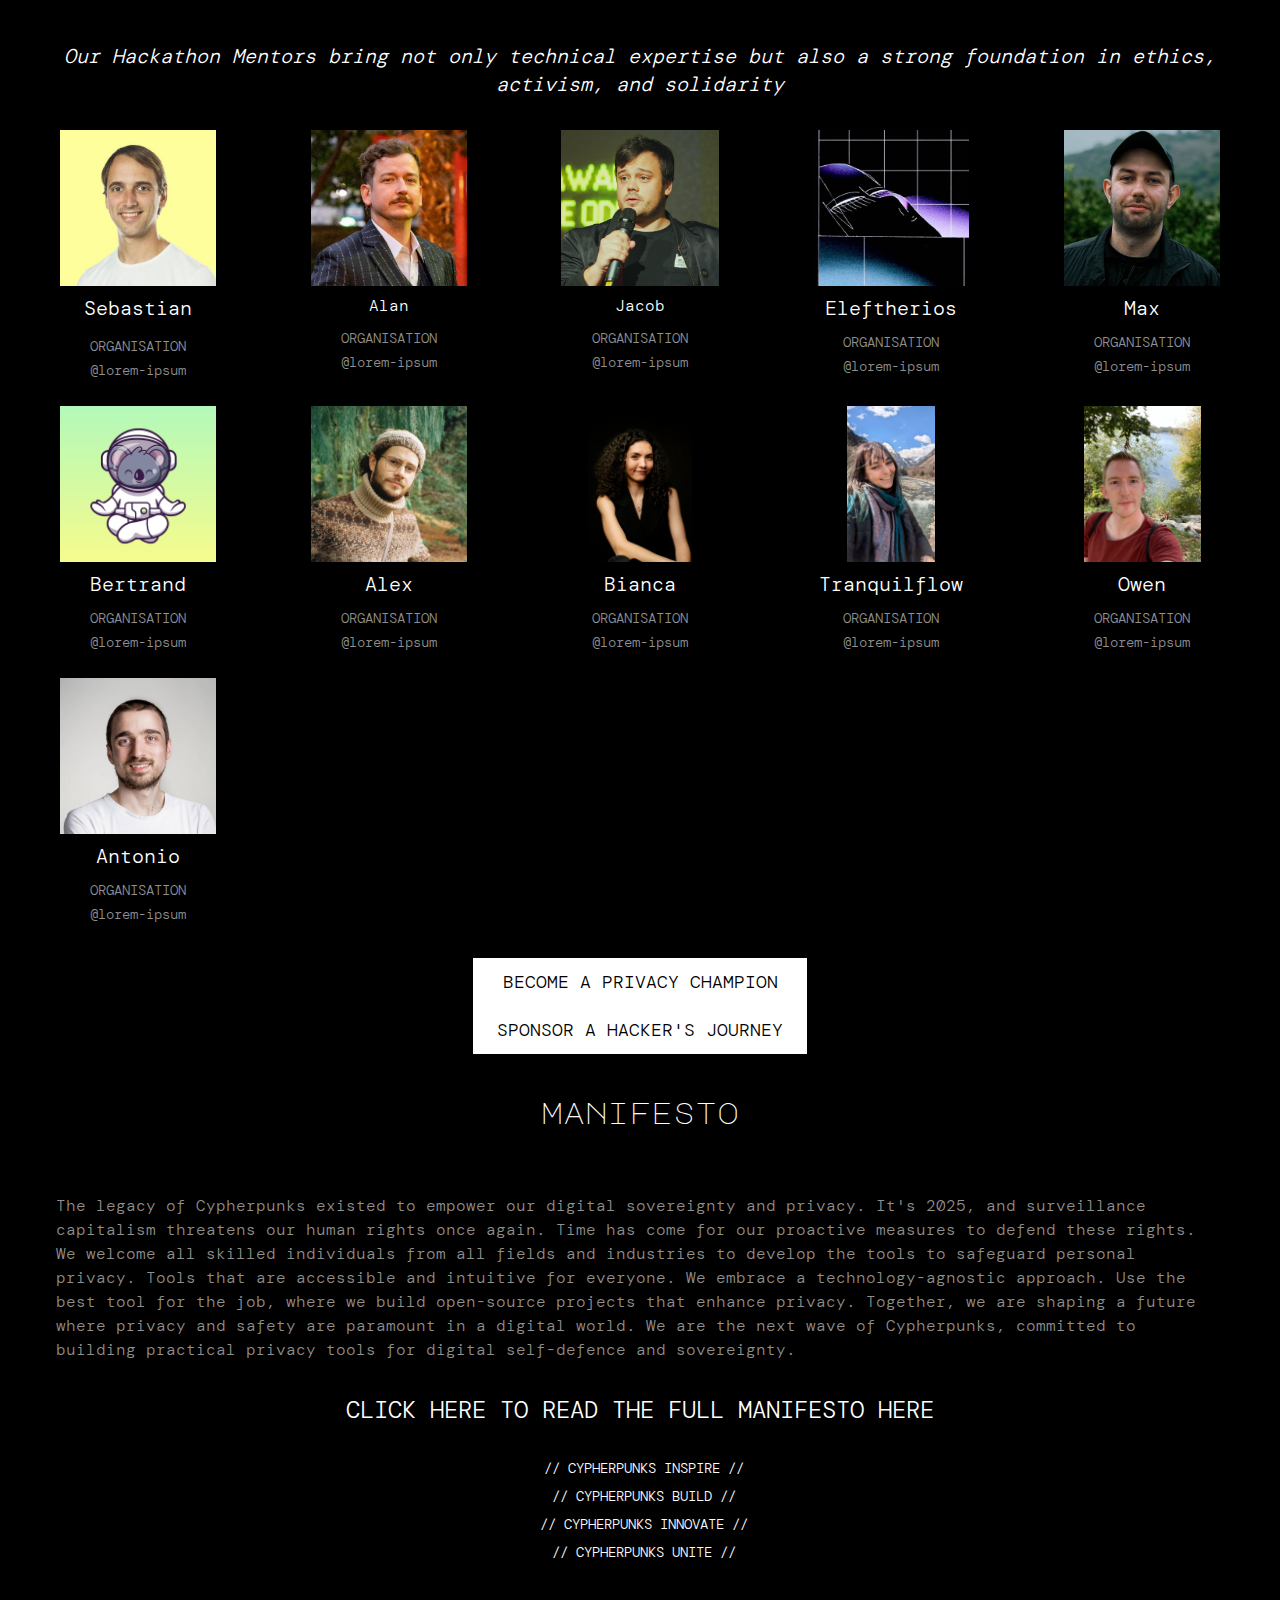
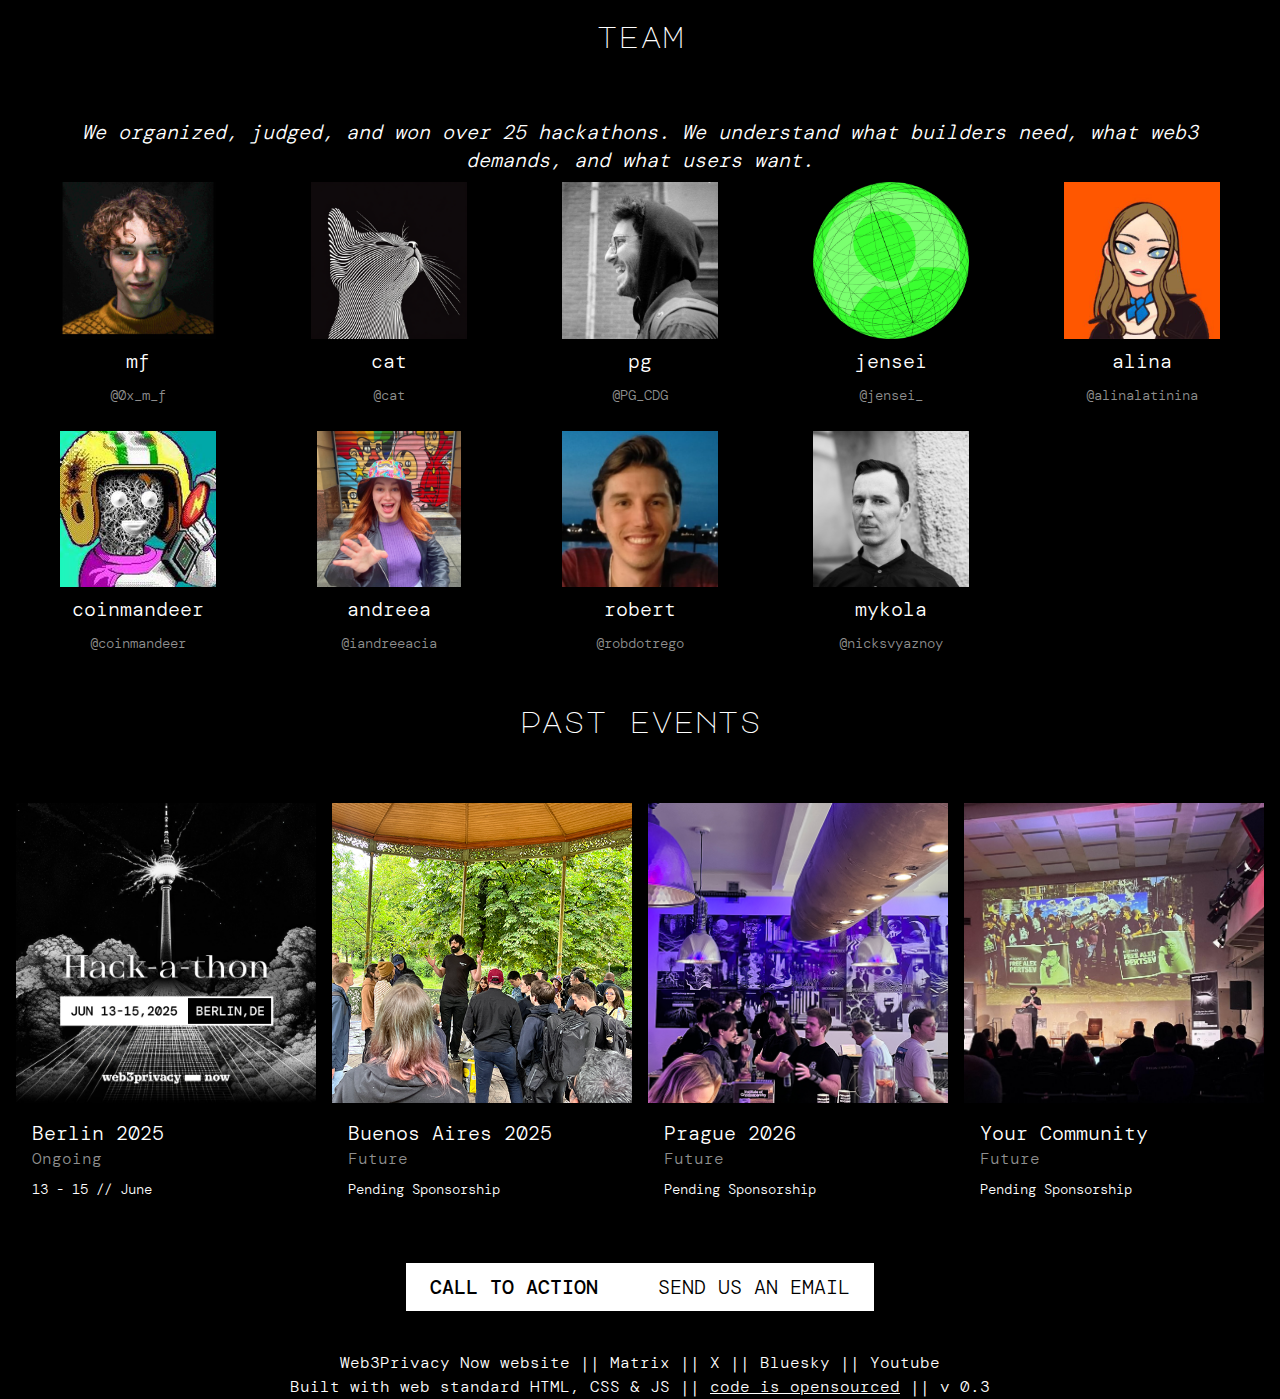
==== commit ce61c031: "Added team social network links + changed 'twitter.com' to 'x.com' in code" ====
--- a/index.html
+++ b/index.html
@@ -1,5 +1,4 @@
-<!-- v 0.3 of code for hack_web--> 
-<!-- sauce: https://github.com/web3privacy/hack_web -->
+<!-- v 0.3 of code for hack_web - sauce: https://github.com/web3privacy/hack_web -->
 <!-- Placeholders (search and replace): lorem-ipsum / lorem-ipsum-name / lorem-ipsum-title / lorem-ipsum-subtitle --> 
 
 <!DOCTYPE html>
@@ -206,67 +205,67 @@
                   <div><img src="./img/sebastian.jpg" class="partner-img aspect-[16/11] w-full h-full object-contain p-0" alt="mentor"></div>
                   <div class="p-2 partner-text"><a href="https://lorem-ipsum" class="text-xl"><p>Sebastian</p></div>
                   <div><a href="https://lorem-ipsum" class="text-sm text-mild">ORGANISATION</a></div>
-                  <div><a href="https://twitter.com/@lorem-ipsum" class="text-sm text-mild">@lorem-ipsum</a></div>
+                  <div><a href="https://x.com/@lorem-ipsum" class="text-sm text-mild">@lorem-ipsum</a></div>
                   </div>
                 <div class="partner-item text-center items-center p-2">
                   <div><img src="./img/alan.jpg" class="partner-img aspect-[16/11] w-full h-full object-contain p-0" alt="mentor"></div>
                   <div class="p-2 partner-text class="text-xl"><p>Alan</p></div>
                   <div><a href="https://lorem-ipsum" class="text-sm text-mild">ORGANISATION</a></div>
-                  <div><a href="https://twitter.com/@lorem-ipsum" class="text-sm text-mild">@lorem-ipsum</a></div>
+                  <div><a href="https://x.com/@lorem-ipsum" class="text-sm text-mild">@lorem-ipsum</a></div>
                   </div>
                 <div class="partner-item text-center items-center p-2">
                   <div><img src="./img/jacob.jpg" class="partner-img aspect-[16/11] w-full h-full object-contain p-0" alt="mentor"></div>
                   <div class="p-2 partner-text"><p>Jacob</p></div>
                   <div><a href="https://lorem-ipsum" class="text-sm text-mild">ORGANISATION</a></div>
-                  <div><a href="https://twitter.com/@lorem-ipsum" class="text-sm text-mild">@lorem-ipsum</a></div>
+                  <div><a href="https://x.com/@lorem-ipsum" class="text-sm text-mild">@lorem-ipsum</a></div>
                   </div>
                 <div class="partner-item text-center items-center p-2">
                   <div><img src="./img/lftherios.png" class="partner-img aspect-[16/11] w-full h-full object-contain p-0" alt="mentor"></div>
                   <div class="p-2 partner-text text-xl"><p>Eleftherios</p></div>
                   <div><a href="https://lorem-ipsum" class="text-sm text-mild">ORGANISATION</a></div>
-                  <div><a href="https://twitter.com/@lorem-ipsum" class="text-sm text-mild">@lorem-ipsum</a></div>
+                  <div><a href="https://x.com/@lorem-ipsum" class="text-sm text-mild">@lorem-ipsum</a></div>
                   </div>
                 <div class="partner-item text-center items-center p-2">
                   <div><img src="./img/max.jpg" class="partner-img aspect-[16/11] w-full h-full object-contain p-0" alt="mentor"></div>
                   <div class="p-2 partner-text text-xl"><p>Max</p></div>
                   <div><a href="https://lorem-ipsum" class="text-sm text-mild">ORGANISATION</a></div>
-                  <div><a href="https://twitter.com/@lorem-ipsum" class="text-sm text-mild">@lorem-ipsum</a></div>
+                  <div><a href="https://x.com/@lorem-ipsum" class="text-sm text-mild">@lorem-ipsum</a></div>
                   </div>
                 <div class="partner-item text-center items-center p-2">
                   <div><img src="./img/bertrand.jpeg" class="partner-img aspect-[16/11] w-full h-full object-contain p-0" alt="mentor"></div>
                   <div class="p-2 partner-text text-xl"><p>Bertrand</p></div>
                   <div><a href="https://lorem-ipsum" class="text-sm text-mild">ORGANISATION</a></div>
-                  <div><a href="https://twitter.com/@lorem-ipsum" class="text-sm text-mild">@lorem-ipsum</a></div>
+                  <div><a href="https://x.com/@lorem-ipsum" class="text-sm text-mild">@lorem-ipsum</a></div>
                   </div>
                 <div class="partner-item text-center items-center p-2">
                   <div><img src="./img/alex.jpg" class="partner-img aspect-[16/11] w-full h-full object-contain p-0" alt="mentor"></div>
                   <div class="p-2 partner-text text-xl"><p>Alex</p></div>
                   <div><a href="https://lorem-ipsum" class="text-sm text-mild">ORGANISATION</a></div>
-                  <div><a href="https://twitter.com/@lorem-ipsum" class="text-sm text-mild">@lorem-ipsum</a></div>
+                  <div><a href="https://x.com/@lorem-ipsum" class="text-sm text-mild">@lorem-ipsum</a></div>
                   </div>
                 <div class="partner-item text-center items-center p-2">
                   <div><img src="./img/bianca.jpg" class="partner-img aspect-[16/11] w-full h-full object-contain p-0" alt="mentor"></div>
                   <div class="p-2 partner-text text-xl"><p>Bianca</p></div>
                   <div><a href="https://lorem-ipsum" class="text-sm text-mild">ORGANISATION</a></div>
-                  <div><a href="https://twitter.com/@lorem-ipsum" class="text-sm text-mild">@lorem-ipsum</a></div>
+                  <div><a href="https://x.com/@lorem-ipsum" class="text-sm text-mild">@lorem-ipsum</a></div>
                   </div>
                 <div class="partner-item text-center items-center p-2">
                   <div><img src="./img/tranquilflow.jpg" class="partner-img aspect-[16/11] w-full h-full object-contain p-0" alt="mentor"></div>
                   <div class="p-2 partner-text text-xl"><p>Tranquilflow</p></div>
                   <div><a href="https://lorem-ipsum" class="text-sm text-mild">ORGANISATION</a></div>
-                  <div><a href="https://twitter.com/@lorem-ipsum" class="text-sm text-mild">@lorem-ipsum</a></div>
+                  <div><a href="https://x.com/@lorem-ipsum" class="text-sm text-mild">@lorem-ipsum</a></div>
                   </div>
                 <div class="partner-item text-center items-center p-2">
                   <div><img src="./img/owen.jpg" class="partner-img aspect-[16/11] w-full h-full object-contain p-0" alt="mentor"></div>
                   <div class="p-2 partner-text text-xl"><p>Owen</p></div>
                   <div><a href="https://lorem-ipsum" class="text-sm text-mild">ORGANISATION</a></div>
-                  <div><a href="https://twitter.com/@lorem-ipsum" class="text-sm text-mild">@lorem-ipsum</a></div>
+                  <div><a href="https://x.com/@lorem-ipsum" class="text-sm text-mild">@lorem-ipsum</a></div>
                   </div>
                 <div class="partner-item text-center items-center p-2">
                   <div><img src="./img/antonio.jpg" class="partner-img aspect-[16/11] w-full h-full object-contain p-0" alt="mentor"></div>
                   <div class="p-2 partner-text text-xl"><p>Antonio</p></div>
                   <div><a href="https://lorem-ipsum" class="text-sm text-mild">ORGANISATION</a></div>
-                  <div><a href="https://twitter.com/@lorem-ipsum" class="text-sm text-mild">@lorem-ipsum</a></div>
+                  <div><a href="https://x.com/@lorem-ipsum" class="text-sm text-mild">@lorem-ipsum</a></div>
                   </div>
                 </div>
               </div>
@@ -302,47 +301,47 @@
                 <div class="partner-item text-center items-center p-2">
                   <div><img src="./img/mf.jpeg" alt="team" class="partner-img aspect-[16/11] w-full h-full object-contain p-0"></div>
                   <div class="p-2 partner-text text-xl"><p>mf</p></div>
-                  <div><a href="https://twitter.com/@lorem-ipsum" class="text-sm text-mild">@lorem-ipsum</a></div>
+                  <div><a href="https://x.com/0x_m_f" class="text-sm text-mild">@0x_m_f</a></div>
                 </div>
                 <div class="partner-item text-center items-center p-2">
                   <div><img src="./img/cat.png" alt="team" class="partner-img aspect-[16/11] w-full h-full object-contain p-0"></div>
                   <div class="p-2 partner-text text-xl"><p>cat</p></div>
-                  <div><a href="https://twitter.com/@lorem-ipsum" class="text-sm text-mild">@lorem-ipsum</a></div>
+                  <div><a href="https://www.youtube.com/watch?v=dQw4w9WgXcQ" class="text-sm text-mild">@cat</a></div>
                 </div>
                 <div class="partner-item text-center items-center p-2">
                   <div><img src="./img/pg.jpg" alt="team" class="partner-img aspect-[16/11] w-full h-full object-contain p-0"></div>
                   <div class="p-2 partner-text text-xl"><p>pg</p></div>
-                  <div><a href="https://twitter.com/@lorem-ipsum" class="text-sm text-mild">@lorem-ipsum</a></div>
+                  <div><a href="https://x.com/PG_CDG" class="text-sm text-mild">@PG_CDG</a></div>
                 </div>
                 <div class="partner-item text-center items-center p-2">
                   <div><img src="./img/jensei.png" alt="team" class="partner-img aspect-[16/11] w-full h-full object-contain p-0"></div>
                   <div class="p-2 partner-text text-xl"><p>jensei</p></div>
-                  <div><a href="https://twitter.com/@lorem-ipsum" class="text-sm text-mild">@lorem-ipsum</a></div>
+                  <div><a href="https://x.com/jensei_" class="text-sm text-mild">@jensei_</a></div>
                 </div>
                 <div class="partner-item text-center items-center p-2">
                   <div><img src="./img/alina.jpg" alt="team" class="partner-img aspect-[16/11] w-full h-full object-contain p-0"></div>
                   <div class="p-2 partner-text text-xl"><p>alina</p></div>
-                  <div><a href="https://twitter.com/@lorem-ipsum" class="text-sm text-mild">@lorem-ipsum</a></div>
+                  <div><a href="https://x.com/alinalatinina" class="text-sm text-mild">@alinalatinina</a></div>
                 </div>
                 <div class="partner-item text-center items-center p-2">
                   <div><img src="./img/coinmandeer.png" alt="team" class="partner-img aspect-[16/11] w-full h-full object-contain p-0"></div>
                   <div class="p-2 partner-text text-xl"><p>coinmandeer</p></div>
-                  <div><a href="https://twitter.com/@lorem-ipsum" class="text-sm text-mild">@lorem-ipsum</a></div>
+                  <div><a href="https://x.com/coinmandeer" class="text-sm text-mild">@coinmandeer</a></div>
                 </div>
                 <div class="partner-item text-center items-center p-2">
                   <div><img src="./img/andreea.jpeg" alt="team" class="partner-img aspect-[16/11] w-full h-full object-contain p-0"></div>
                   <div class="p-2 partner-text text-xl"><p>andreea</p></div>
-                  <div><a href="https://twitter.com/@lorem-ipsum" class="text-sm text-mild">@lorem-ipsum</a></div>
+                  <div><a href="https://x.com/iandreeacia" class="text-sm text-mild">@iandreeacia</a></div>
                 </div>
                 <div class="partner-item text-center items-center p-2">
                   <div><img src="./img/robert.png" alt="team" class="partner-img aspect-[16/11] w-full h-full object-contain p-0"></div>
                   <div class="p-2 partner-text text-xl"><p>robert</p></div>
-                  <div><a href="https://twitter.com/@lorem-ipsum" class="text-sm text-mild">@lorem-ipsum</a></div>
+                  <div><a href="https://x.com/robdotrego" class="text-sm text-mild">@robdotrego</a></div>
                 </div>
                 <div class="partner-item text-center items-center p-2">
                   <div><img src="./img/mykola.png" alt="team" class="partner-img aspect-[16/11] w-full h-full object-contain p-0"></div>
                   <div class="p-2 partner-text text-xl"><p>mykola</p></div>
-                  <div><a href="https://twitter.com/@lorem-ipsum" class="text-sm text-mild">@lorem-ipsum</a></div>
+                  <div><a href="https://x.com/@nicksvyaznoy" class="text-sm text-mild">@nicksvyaznoy</a></div>
                 </div>
               </div>
             </div>
@@ -403,7 +402,7 @@
   </div> <!--keep this /div as it wraps whole page-->
  <footer>
         <div class="text-center text-white middle-pane-big pt-10 mx-auto font-mono2">
-            <p><a href="https://web3privacy.info" class="external text-md no-underline hover:underline" target="_blank">Web3Privacy Now website |</a><a href="https://matrix.to/#/#web3privacy:gwei.cz" class="external text-md no-underline hover:underline" target="_blank">| Matrix |</a><a href="https://twitter.com/web3privacy" class="text-md no-underline hover:underline external" target="_blank">| Twitter |</a><a href="https://staging.bsky.app/profile/web3privacy.info" class="external text-md no-underline hover:underline" target="_blank">| Bluesky |</a><a href="https://www.youtube.com/@Web3PrivacyNow" class="external text-md no-underline hover:underline" target="_blank">| Youtube</a></p>
+            <p><a href="https://web3privacy.info" class="external text-md no-underline hover:underline" target="_blank">Web3Privacy Now website |</a><a href="https://matrix.to/#/#web3privacy:gwei.cz" class="external text-md no-underline hover:underline" target="_blank">| Matrix |</a><a href="https://x.com/web3privacy" class="text-md no-underline hover:underline external" target="_blank">| X |</a><a href="https://staging.bsky.app/profile/web3privacy.info" class="external text-md no-underline hover:underline" target="_blank">| Bluesky |</a><a href="https://www.youtube.com/@Web3PrivacyNow" class="external text-md no-underline hover:underline" target="_blank">| Youtube</a></p>
             <p>Built with web standard HTML, CSS & JS || <a href="https://github.com/web3privacy/hack_web">code is opensourced</a> || v 0.3</p>
           </div>
    </footer>
